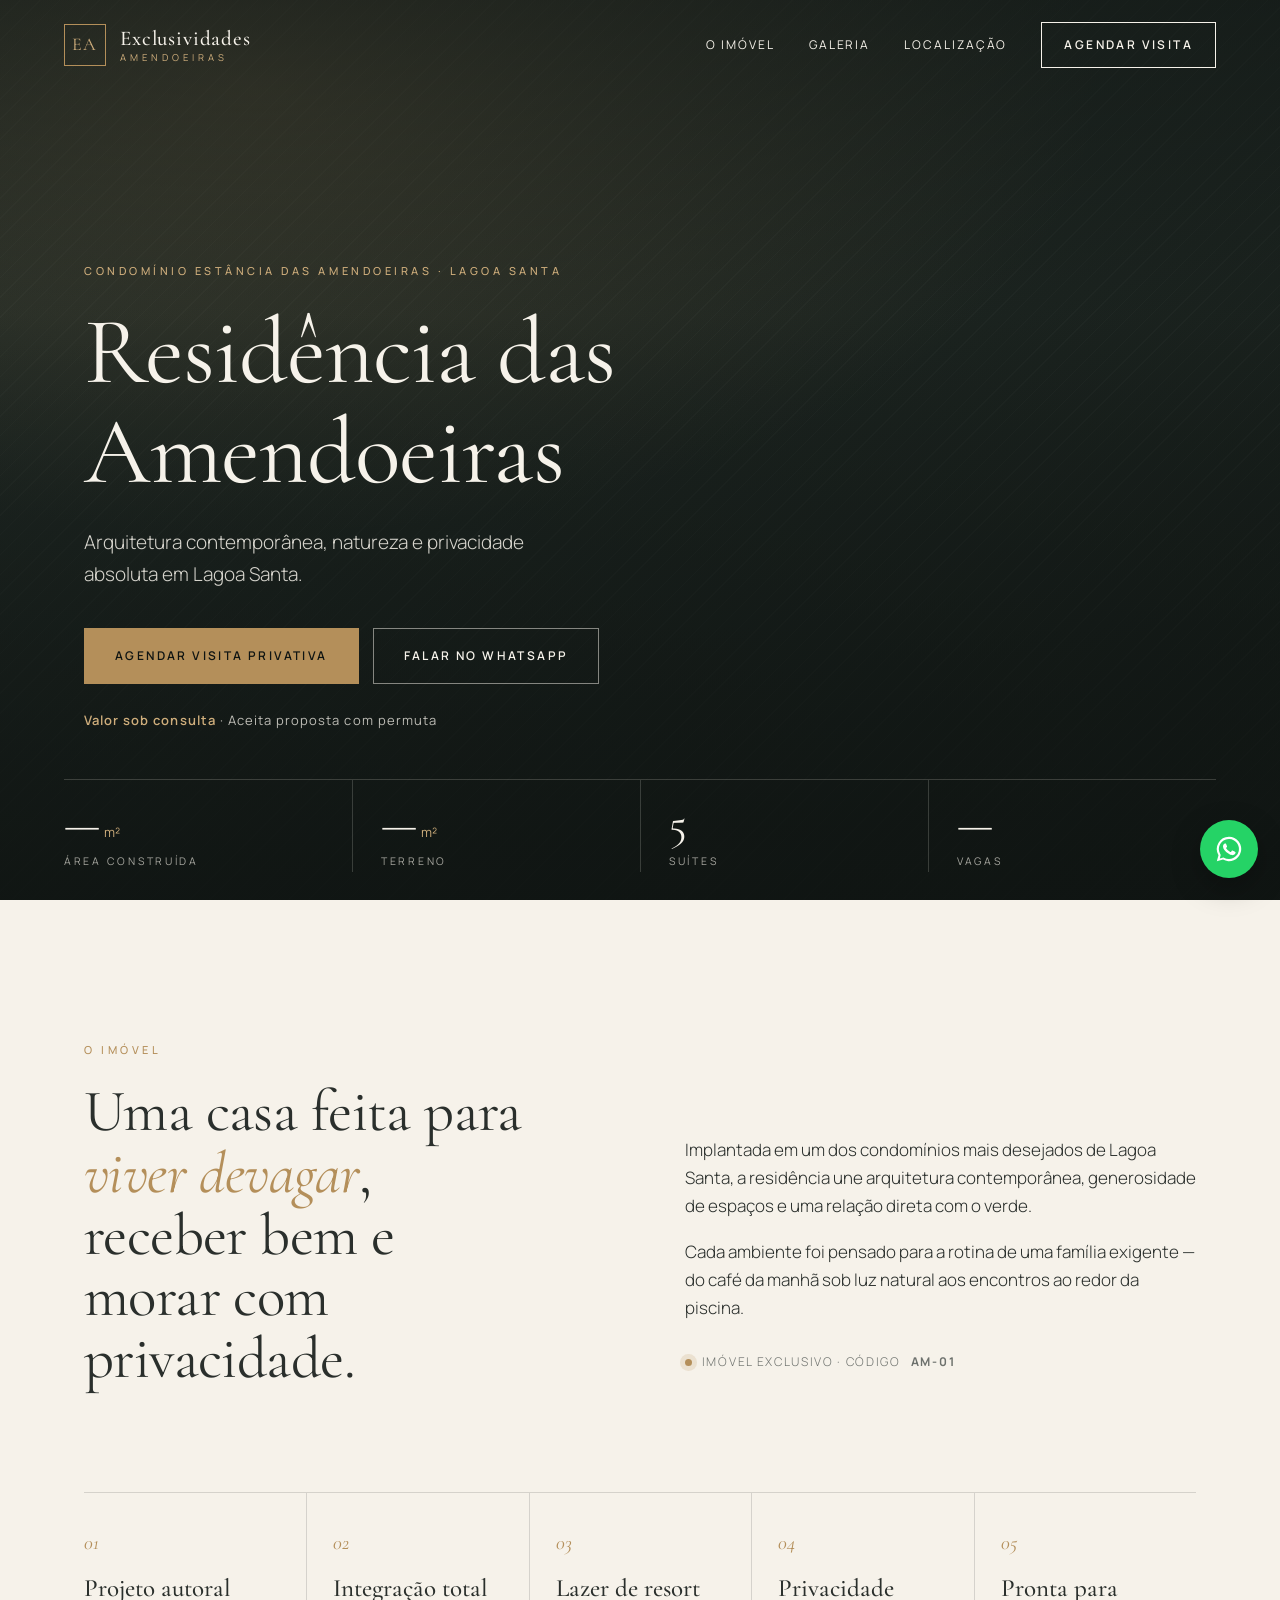
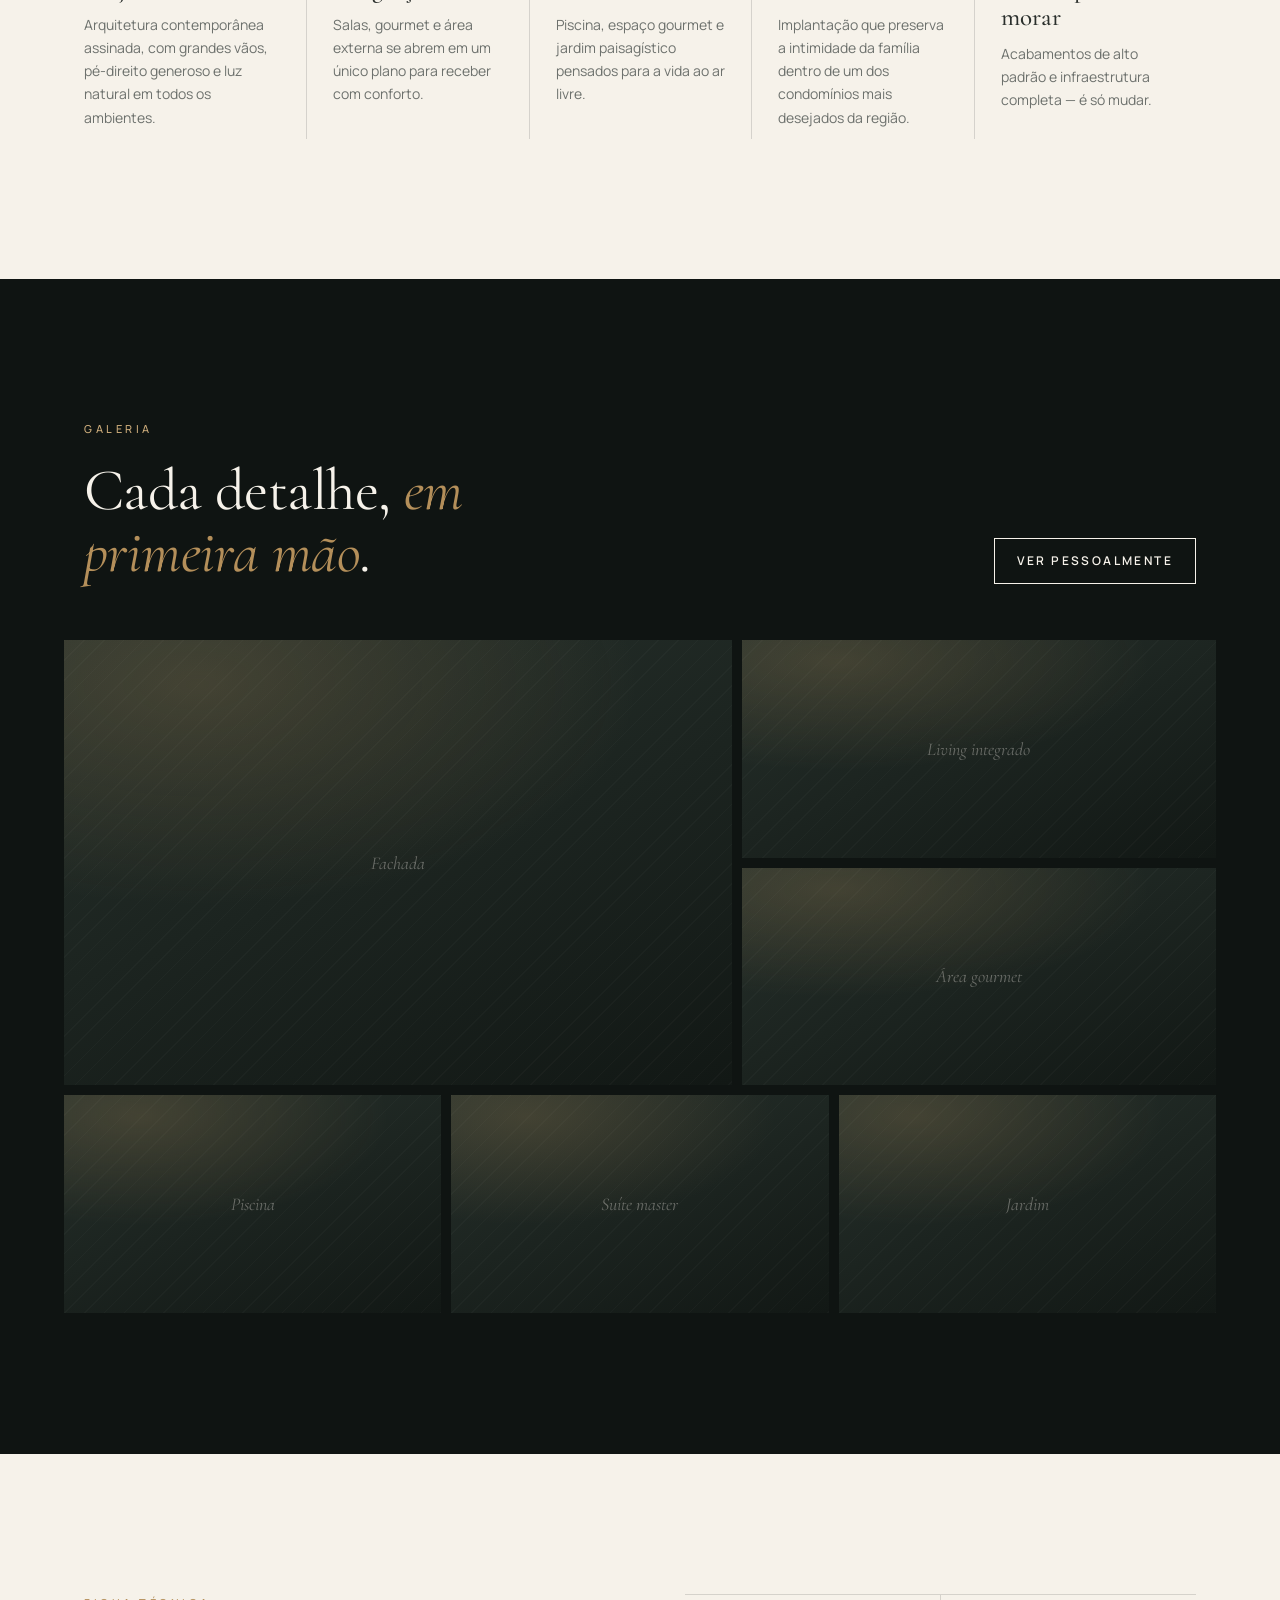
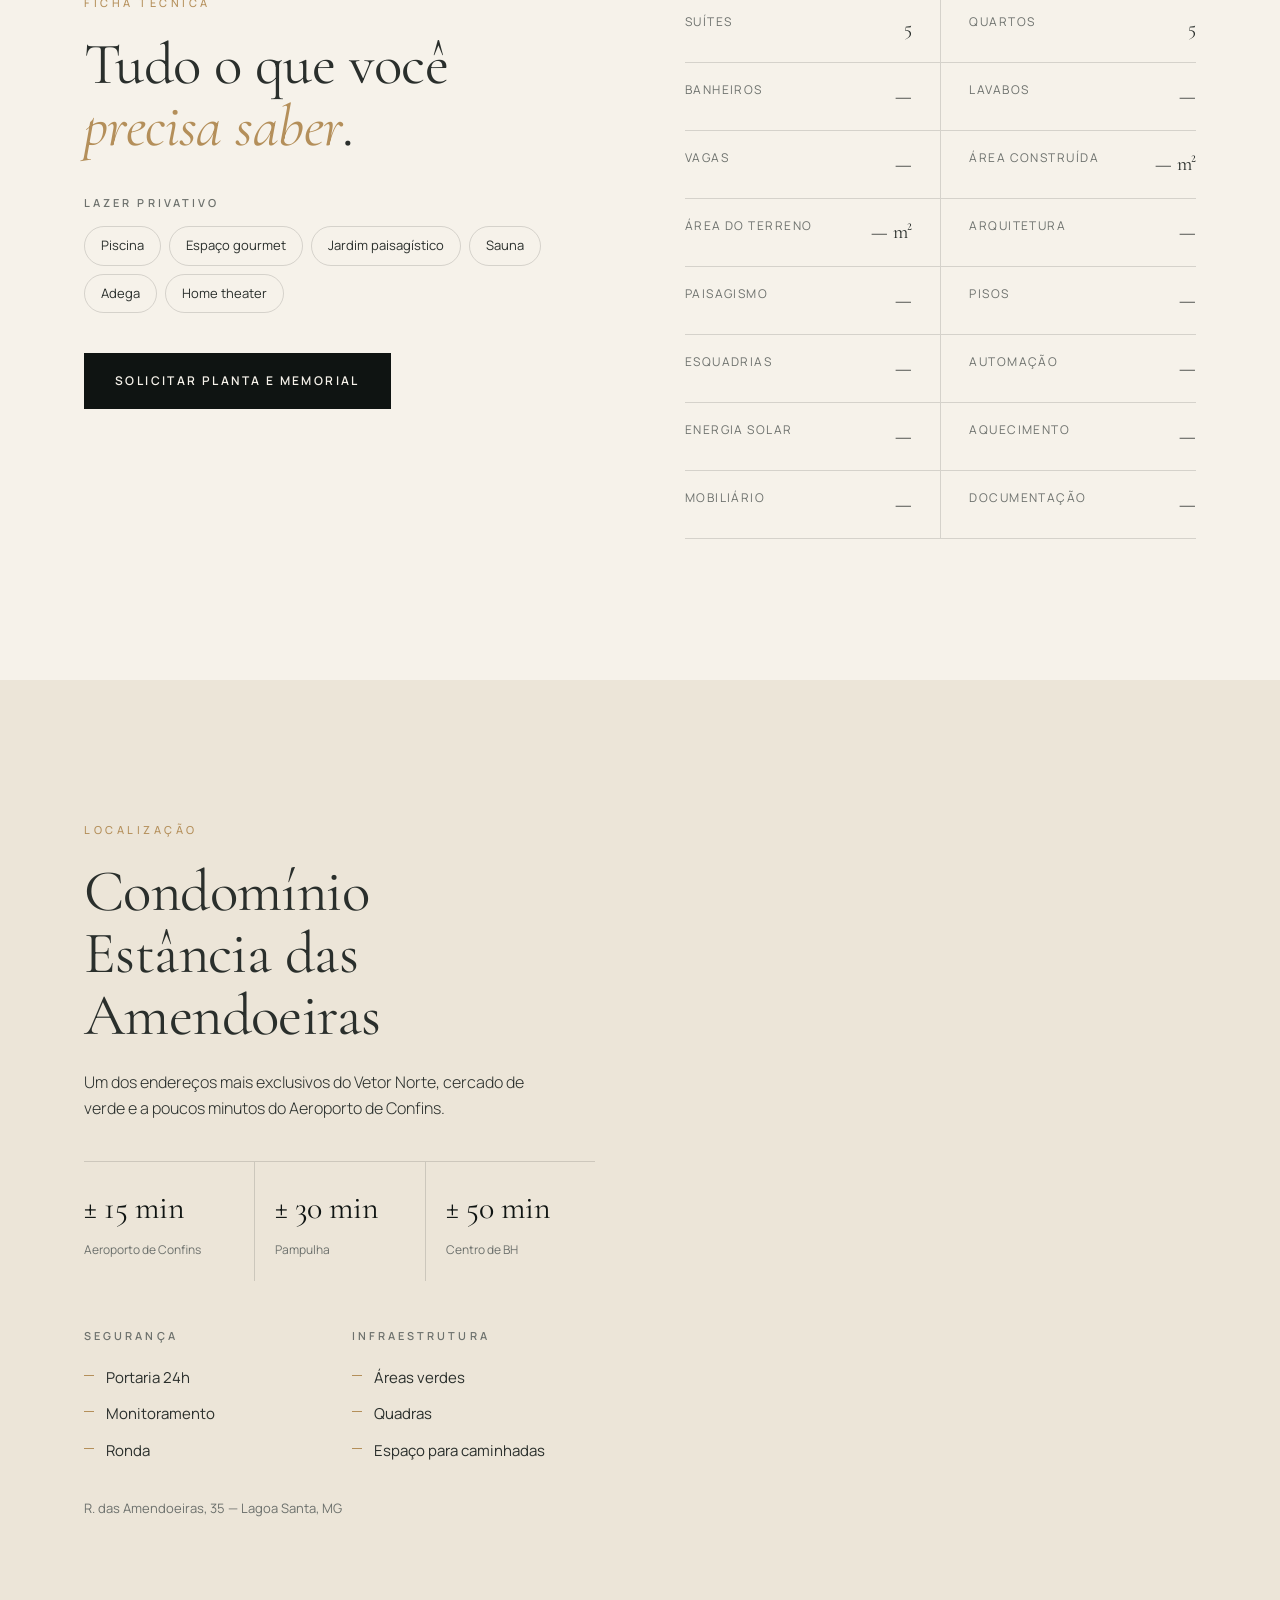
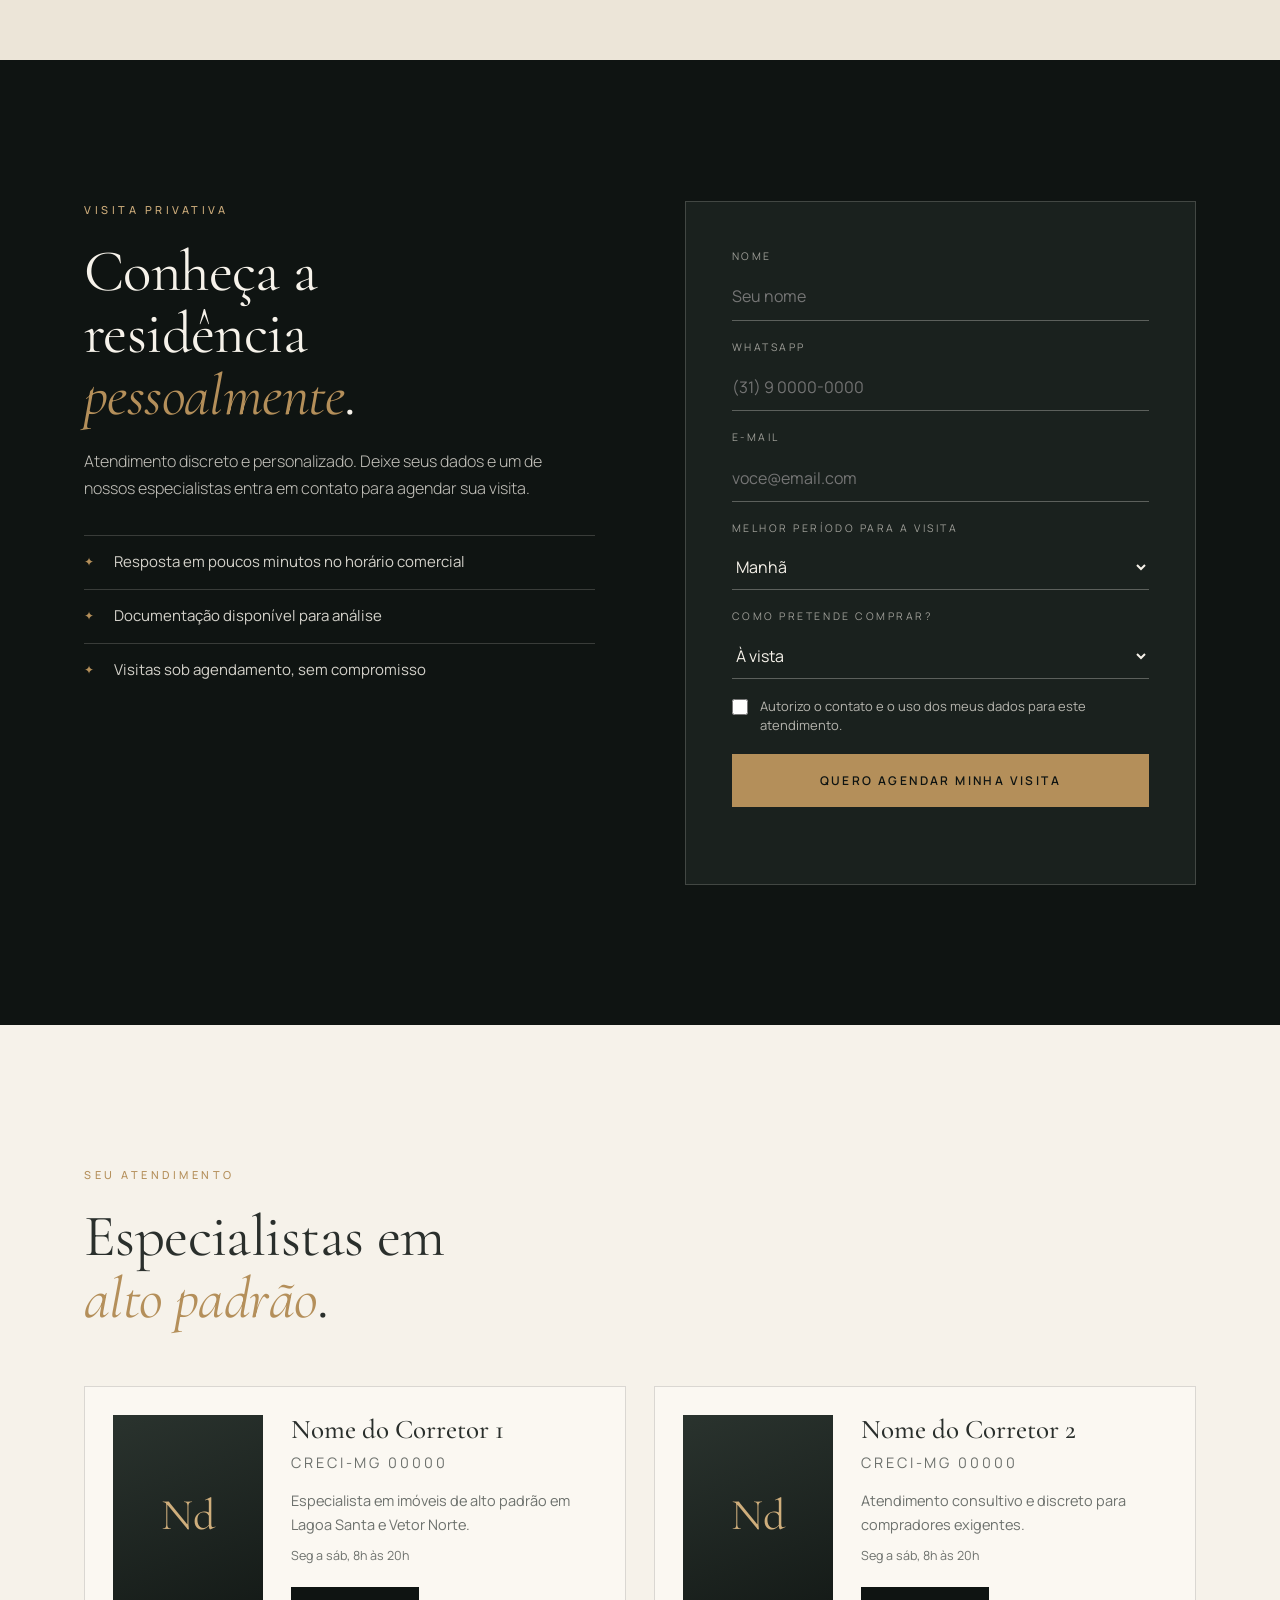
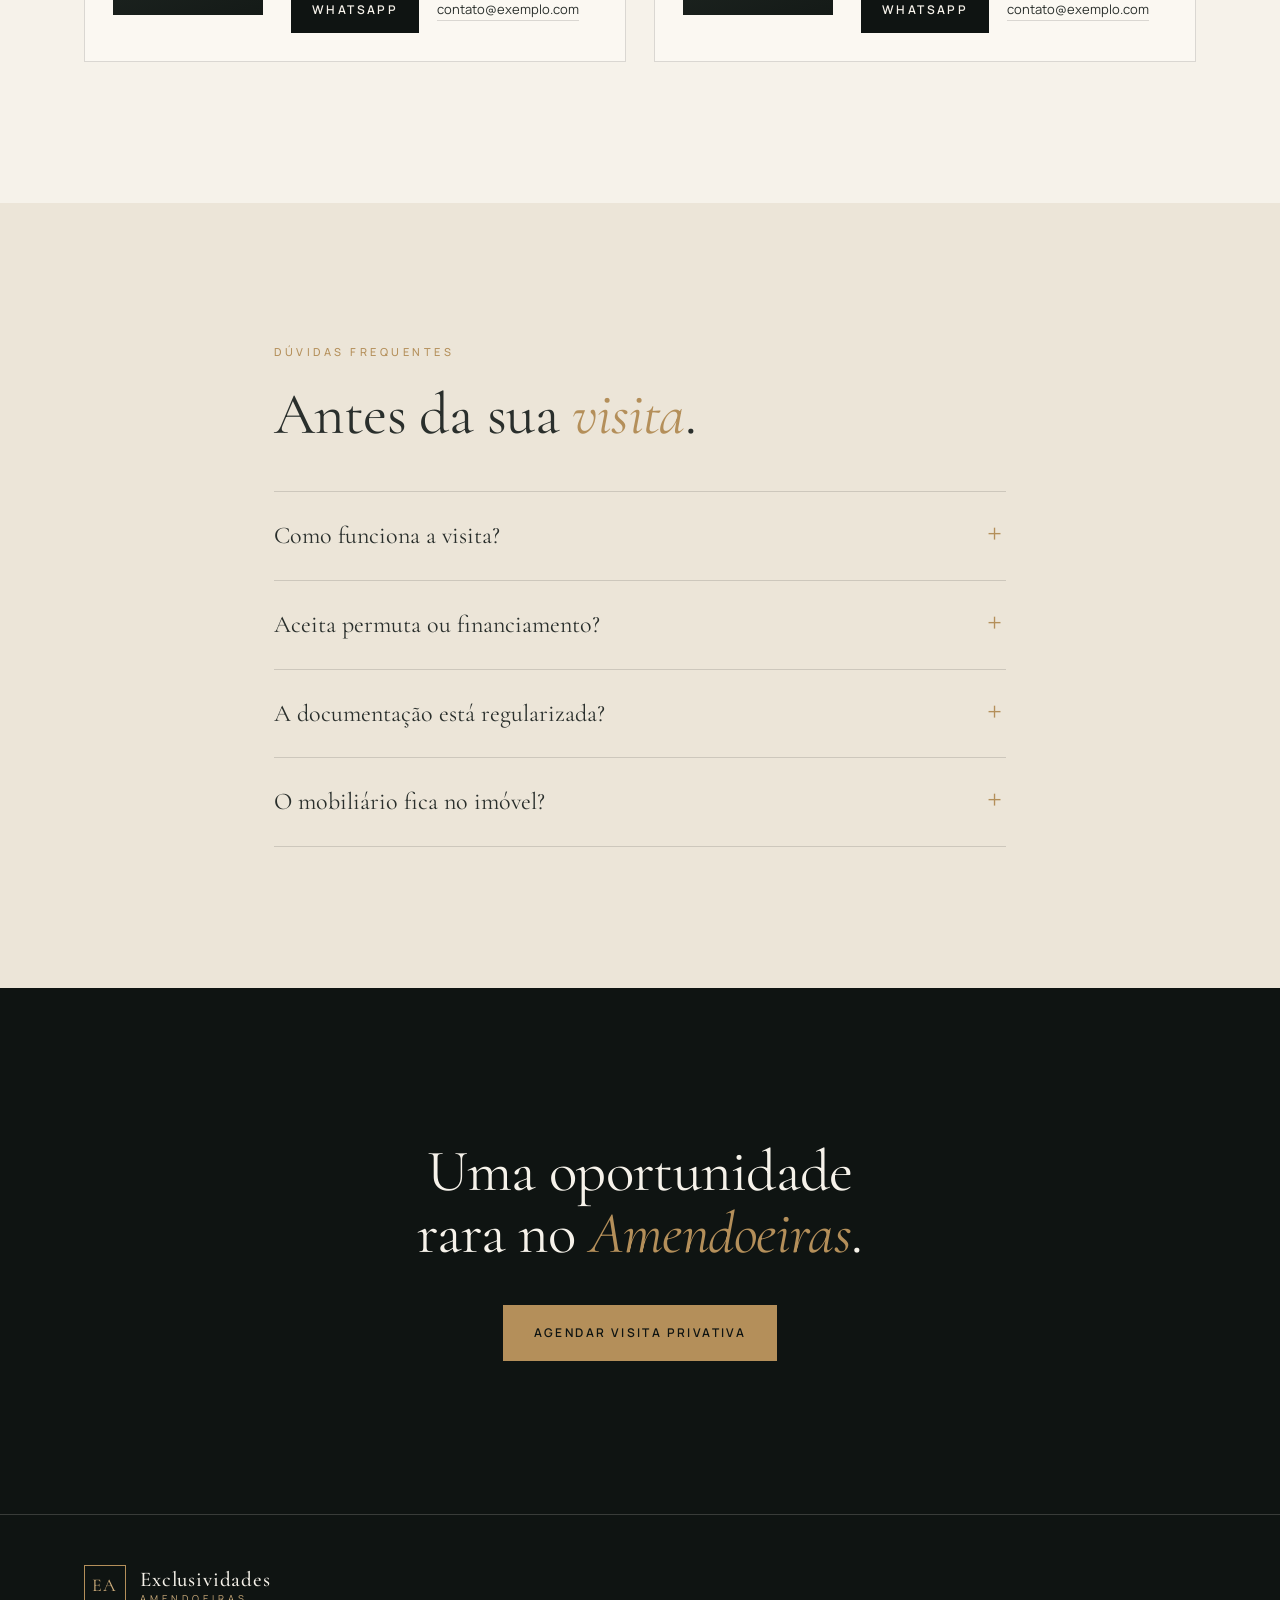
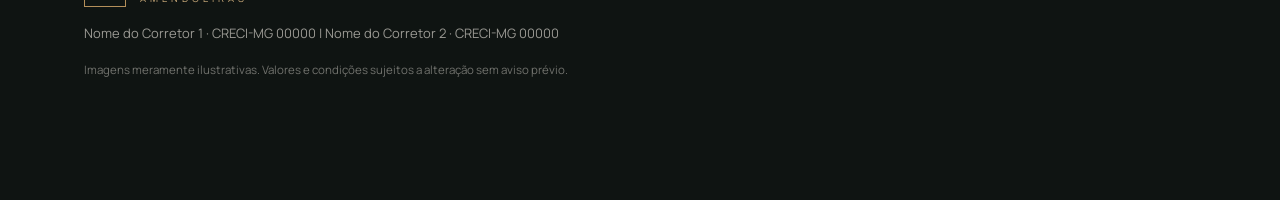
==== index.html @ 0a2bccbf "Landing page alto padrão - Imóvel 01 (Amendoeiras) Co-Authored-By: Claude Opus 5.5 <noreply@anthropi" ====
<!doctype html>
<html lang="pt-BR">
<head>
  <meta charset="utf-8">
  <meta name="viewport" content="width=device-width, initial-scale=1">
  <title>Residência das Amendoeiras · Lagoa Santa</title>
  <meta name="description" content="Casa de alto padrão no Condomínio Estância das Amendoeiras, em Lagoa Santa. Agende uma visita privativa.">
  <meta property="og:title" content="Residência das Amendoeiras · Lagoa Santa">
  <meta property="og:description" content="Alto padrão no Condomínio Estância das Amendoeiras. Visitas privativas sob agendamento.">
  <meta property="og:image" content="assets/fotos/capa.jpg">
  <meta name="theme-color" content="#0f1412">

  <link rel="preconnect" href="https://fonts.googleapis.com">
  <link rel="preconnect" href="https://fonts.gstatic.com" crossorigin>
  <link href="https://fonts.googleapis.com/css2?family=Cormorant+Garamond:ital,wght@0,400;0,500;0,600;1,400&family=Manrope:wght@300;400;500;600&display=swap" rel="stylesheet">
  <link rel="stylesheet" href="assets/css/style.css">

  <!-- ===== RASTREAMENTO (cole os códigos quando tiver) =====
       Meta Pixel: cole o código do Pixel aqui. O formulário já dispara fbq('track','Lead').
       Google Analytics 4 / Google Ads: cole o gtag aqui. O formulário já dispara gtag('event','generate_lead').
  ========================================================= -->
</head>
<body>

  <!-- Cabeçalho -->
  <header class="topbar" id="topbar">
    <a class="brand" href="#inicio" aria-label="Início">
      <span class="brand-mono" data-bind="marca.monograma"></span>
      <span class="brand-text"><strong data-bind="marca.nome"></strong><em data-bind="marca.sufixo"></em></span>
    </a>
    <nav class="nav">
      <a href="#imovel">O imóvel</a>
      <a href="#galeria">Galeria</a>
      <a href="#condominio">Localização</a>
      <a href="#contato" class="btn btn-line">Agendar visita</a>
    </nav>
  </header>

  <!-- Hero -->
  <section class="hero" id="inicio">
    <div class="hero-media" id="heroMedia"></div>
    <div class="hero-shade"></div>
    <div class="hero-inner">
      <p class="eyebrow"><span data-bind="condominio.nome"></span> · Lagoa Santa</p>
      <h1 data-bind="imovel.titulo"></h1>
      <p class="hero-lead" data-bind="imovel.chamada"></p>
      <div class="hero-cta">
        <a href="#contato" class="btn btn-gold">Agendar visita privativa</a>
        <a href="#" class="btn btn-ghost js-wa" data-msg="Olá! Tenho interesse na Residência das Amendoeiras e gostaria de mais informações.">Falar no WhatsApp</a>
      </div>
      <p class="hero-price"><span id="priceLabel"></span></p>
    </div>
    <div class="hero-stats" id="heroStats"></div>
  </section>

  <!-- Manifesto + diferenciais -->
  <section class="section" id="imovel">
    <div class="wrap split">
      <div>
        <p class="eyebrow dark">O imóvel</p>
        <h2>Uma casa feita para <em>viver devagar</em>, receber bem e morar com privacidade.</h2>
      </div>
      <div class="lede">
        <p>Implantada em um dos condomínios mais desejados de Lagoa Santa, a residência une arquitetura contemporânea, generosidade de espaços e uma relação direta com o verde.</p>
        <p>Cada ambiente foi pensado para a rotina de uma família exigente — do café da manhã sob luz natural aos encontros ao redor da piscina.</p>
        <p class="exclusive"><span class="dot"></span> Imóvel exclusivo · Código <strong data-bind="imovel.codigo"></strong></p>
      </div>
    </div>
    <div class="wrap">
      <ol class="diffs" id="diffs"></ol>
    </div>
  </section>

  <!-- Galeria -->
  <section class="section section-dark" id="galeria">
    <div class="wrap head-row">
      <div>
        <p class="eyebrow">Galeria</p>
        <h2>Cada detalhe, <em>em primeira mão</em>.</h2>
      </div>
      <a href="#contato" class="btn btn-line light">Ver pessoalmente</a>
    </div>
    <div class="gallery" id="gallery"></div>
    <div class="wrap video" id="videoWrap" hidden></div>
  </section>

  <!-- Ficha técnica + lazer -->
  <section class="section" id="ficha">
    <div class="wrap split top">
      <div>
        <p class="eyebrow dark">Ficha técnica</p>
        <h2>Tudo o que você <em>precisa saber</em>.</h2>
        <h3 class="mini">Lazer privativo</h3>
        <ul class="chips" id="lazer"></ul>
        <a href="#contato" class="btn btn-dark">Solicitar planta e memorial</a>
      </div>
      <dl class="spec" id="spec"></dl>
    </div>
  </section>

  <!-- Condomínio -->
  <section class="section section-sand" id="condominio">
    <div class="wrap split top">
      <div>
        <p class="eyebrow dark">Localização</p>
        <h2 data-bind="condominio.nome"></h2>
        <p class="lede-sm" data-bind="condominio.textoIntro"></p>
        <div class="dist" id="dist"></div>
        <div class="cols">
          <div><h3 class="mini">Segurança</h3><ul class="ticks" id="seg"></ul></div>
          <div><h3 class="mini">Infraestrutura</h3><ul class="ticks" id="infra"></ul></div>
        </div>
        <p class="addr" data-bind="condominio.endereco"></p>
      </div>
      <div class="map"><iframe id="map" title="Mapa do condomínio" loading="lazy" referrerpolicy="no-referrer-when-downgrade"></iframe></div>
    </div>
  </section>

  <!-- Contato / formulário -->
  <section class="section section-dark contact" id="contato">
    <div class="wrap split top">
      <div>
        <p class="eyebrow">Visita privativa</p>
        <h2>Conheça a residência <em>pessoalmente</em>.</h2>
        <p class="lede-sm light">Atendimento discreto e personalizado. Deixe seus dados e um de nossos especialistas entra em contato para agendar sua visita.</p>
        <ul class="trust">
          <li>Resposta em poucos minutos no horário comercial</li>
          <li>Documentação disponível para análise</li>
          <li>Visitas sob agendamento, sem compromisso</li>
        </ul>
      </div>
      <form class="form" id="leadForm" novalidate>
        <label>Nome<input name="nome" required autocomplete="name" placeholder="Seu nome"></label>
        <label>WhatsApp<input name="telefone" required inputmode="tel" autocomplete="tel" placeholder="(31) 9 0000-0000"></label>
        <label>E-mail<input name="email" type="email" autocomplete="email" placeholder="voce@email.com"></label>
        <label>Melhor período para a visita
          <select name="periodo">
            <option>Manhã</option><option>Tarde</option><option>Fim de semana</option><option>A combinar</option>
          </select>
        </label>
        <label>Como pretende comprar?
          <select name="pagamento">
            <option>À vista</option><option>Com permuta</option><option>Com financiamento</option><option>Ainda avaliando</option>
          </select>
        </label>
        <label class="check"><input type="checkbox" name="lgpd" required> Autorizo o contato e o uso dos meus dados para este atendimento.</label>
        <button class="btn btn-gold full" type="submit">Quero agendar minha visita</button>
        <p class="form-msg" id="formMsg" role="status"></p>
      </form>
    </div>
  </section>

  <!-- Corretores -->
  <section class="section" id="corretores">
    <div class="wrap">
      <p class="eyebrow dark">Seu atendimento</p>
      <h2>Especialistas em <em>alto padrão</em>.</h2>
      <div class="agents" id="agents"></div>
    </div>
  </section>

  <!-- FAQ -->
  <section class="section section-sand" id="faq">
    <div class="wrap narrow">
      <p class="eyebrow dark">Dúvidas frequentes</p>
      <h2>Antes da sua <em>visita</em>.</h2>
      <div class="faq" id="faqList"></div>
    </div>
  </section>

  <!-- CTA final -->
  <section class="final">
    <div class="wrap">
      <h2>Uma oportunidade rara no <em>Amendoeiras</em>.</h2>
      <a href="#contato" class="btn btn-gold">Agendar visita privativa</a>
    </div>
  </section>

  <footer class="footer">
    <div class="wrap foot">
      <div class="brand light">
        <span class="brand-mono" data-bind="marca.monograma"></span>
        <span class="brand-text"><strong data-bind="marca.nome"></strong><em data-bind="marca.sufixo"></em></span>
      </div>
      <p id="footCreci"></p>
      <p class="small">Imagens meramente ilustrativas. Valores e condições sujeitos a alteração sem aviso prévio.</p>
    </div>
  </footer>

  <!-- WhatsApp flutuante + barra mobile -->
  <a href="#" class="wa-float js-wa" aria-label="Falar no WhatsApp" data-msg="Olá! Tenho interesse na Residência das Amendoeiras.">
    <svg viewBox="0 0 32 32" aria-hidden="true"><path fill="currentColor" d="M16 3a13 13 0 0 0-11.2 19.6L3 29l6.6-1.7A13 13 0 1 0 16 3zm0 23.7a10.7 10.7 0 0 1-5.5-1.5l-.4-.2-3.9 1 1-3.8-.3-.4A10.7 10.7 0 1 1 16 26.7zm5.9-8c-.3-.2-1.9-.9-2.2-1s-.5-.2-.7.2-.8 1-1 1.2-.4.2-.7 0a8.8 8.8 0 0 1-4.4-3.8c-.3-.6.3-.5 1-1.7.1-.2 0-.4 0-.5l-1-2.4c-.3-.6-.5-.5-.7-.5h-.6a1.2 1.2 0 0 0-.9.4 3.7 3.7 0 0 0-1.1 2.7 6.4 6.4 0 0 0 1.3 3.4 14.7 14.7 0 0 0 5.6 5c2.1.9 2.9 1 4 .8a3.4 3.4 0 0 0 2.2-1.6 2.8 2.8 0 0 0 .2-1.6c0-.2-.3-.3-.6-.4z"/></svg>
  </a>
  <div class="mobile-bar">
    <a href="#contato" class="btn btn-gold">Agendar visita</a>
    <a href="#" class="btn btn-ghost js-wa" data-msg="Olá! Tenho interesse na Residência das Amendoeiras.">WhatsApp</a>
  </div>

  <!-- Lightbox -->
  <div class="lightbox" id="lightbox" hidden>
    <button class="lb-close" aria-label="Fechar">×</button>
    <button class="lb-nav prev" aria-label="Anterior">‹</button>
    <figure><div class="lb-img" id="lbImg"></div><figcaption id="lbCap"></figcaption></figure>
    <button class="lb-nav next" aria-label="Próxima">›</button>
  </div>

  <script src="assets/js/config.js"></script>
  <script src="assets/js/main.js"></script>
</body>
</html>
---- assets/css/style.css ----
/* Identidade provisória — verde-noite, marfim e bronze champanhe */
:root {
  --ink: #0f1412;
  --ink-2: #1a211e;
  --ivory: #f6f2ea;
  --sand: #ece5d8;
  --gold: #b48f5a;
  --gold-2: #cfae7c;
  --text: #2a2f2c;
  --muted: #6d716d;
  --line: rgba(15, 20, 18, .14);
  --line-l: rgba(246, 242, 234, .18);
  --serif: "Cormorant Garamond", Georgia, serif;
  --sans: "Manrope", system-ui, -apple-system, sans-serif;
  --pad: clamp(16px, 5vw, 72px);
}

* { box-sizing: border-box; margin: 0; padding: 0; }
html { scroll-behavior: smooth; }
body { font-family: var(--sans); font-weight: 400; color: var(--text); background: var(--ivory); line-height: 1.65; -webkit-font-smoothing: antialiased; overflow-x: hidden; }
img { display: block; max-width: 100%; }
a { color: inherit; text-decoration: none; }
em { font-style: italic; color: var(--gold); }

h1, h2 { font-family: var(--serif); font-weight: 400; line-height: 1.05; letter-spacing: -.01em; }
h1 { font-size: clamp(44px, 7.4vw, 104px); }
h2 { font-size: clamp(34px, 4.6vw, 62px); max-width: 16ch; }
h3 { font-weight: 500; }

.wrap { max-width: 1240px; margin: 0 auto; padding: 0 var(--pad); }
.wrap.narrow { max-width: 860px; }
.section { padding: clamp(80px, 11vw, 150px) 0; }
.section-dark { background: var(--ink); color: var(--ivory); }
.section-sand { background: var(--sand); }

.eyebrow { font-size: 11px; letter-spacing: .32em; text-transform: uppercase; color: var(--gold-2); margin-bottom: 22px; font-weight: 500; }
.eyebrow.dark { color: var(--gold); }
.mini { font-size: 11px; letter-spacing: .28em; text-transform: uppercase; color: var(--muted); margin: 36px 0 14px; font-weight: 600; }

.split { display: grid; grid-template-columns: 1fr 1fr; gap: clamp(40px, 7vw, 110px); align-items: end; }
.split.top { align-items: start; }

/* Botões */
.btn { display: inline-flex; align-items: center; justify-content: center; gap: 10px; padding: 17px 30px; font-size: 12px; letter-spacing: .2em; text-transform: uppercase; font-weight: 600; border: 1px solid transparent; transition: all .35s ease; cursor: pointer; font-family: var(--sans); }
.btn-gold { background: var(--gold); color: var(--ink); }
.btn-gold:hover { background: var(--gold-2); }
.btn-ghost { border-color: rgba(246, 242, 234, .5); color: var(--ivory); }
.btn-ghost:hover { background: var(--ivory); color: var(--ink); }
.btn-line { border-color: currentColor; padding: 12px 22px; }
.btn-line.light { color: var(--ivory); }
.btn-dark { background: var(--ink); color: var(--ivory); margin-top: 40px; }
.btn-dark:hover { background: var(--gold); color: var(--ink); }
.btn.sm { padding: 12px 20px; margin-top: 0; }
.btn.full { width: 100%; }

/* Marca */
.brand { display: flex; align-items: center; gap: 14px; color: var(--ivory); }
.brand-mono { width: 42px; height: 42px; border: 1px solid var(--gold); display: grid; place-items: center; font-family: var(--serif); font-size: 18px; letter-spacing: .08em; color: var(--gold-2); }
.brand-text { display: flex; flex-direction: column; line-height: 1.1; }
.brand-text strong { font-family: var(--serif); font-weight: 500; font-size: 21px; letter-spacing: .04em; }
.brand-text em { font-style: normal; color: var(--gold-2); font-size: 9.5px; letter-spacing: .42em; text-transform: uppercase; margin-top: 3px; }

/* Topo */
.topbar { position: fixed; inset: 0 0 auto; z-index: 40; display: flex; align-items: center; justify-content: space-between; padding: 22px var(--pad); transition: all .4s ease; }
.topbar.solid { background: rgba(15, 20, 18, .92); backdrop-filter: blur(10px); padding-top: 14px; padding-bottom: 14px; }
.nav { display: flex; align-items: center; gap: 34px; color: var(--ivory); font-size: 12px; letter-spacing: .16em; text-transform: uppercase; }
.nav a:not(.btn):hover { color: var(--gold-2); }

/* Espaço reservado para fotos */
.ph { position: relative; width: 100%; height: 100%; overflow: hidden;
  background:
    radial-gradient(120% 90% at 20% 10%, rgba(180, 143, 90, .22), transparent 55%),
    repeating-linear-gradient(135deg, rgba(255,255,255,.025) 0 1px, transparent 1px 14px),
    linear-gradient(160deg, #26302b, #121815); }
.ph::after { content: attr(data-label); position: absolute; left: 50%; top: 50%; transform: translate(-50%, -50%); font-family: var(--serif); font-style: italic; font-size: 22px; color: rgba(246, 242, 234, .35); white-space: nowrap; }
.ph img { position: absolute; inset: 0; width: 100%; height: 100%; object-fit: cover; z-index: 1; transition: transform 1.2s ease; }

/* Hero */
.hero { position: relative; min-height: 100svh; display: flex; flex-direction: column; justify-content: flex-end; color: var(--ivory); overflow: hidden; }
.hero-media { position: absolute; inset: 0; }
.hero-media .ph img { animation: kb 18s ease-out forwards; }
@keyframes kb { from { transform: scale(1.08); } to { transform: scale(1); } }
.hero-shade { position: absolute; inset: 0; background: linear-gradient(180deg, rgba(15,20,18,.55) 0%, rgba(15,20,18,.1) 35%, rgba(15,20,18,.85) 100%); }
.hero-inner { position: relative; z-index: 2; padding: 140px var(--pad) 48px; max-width: 1240px; width: 100%; margin: 0 auto; }
.hero h1 { max-width: 12ch; }
.hero-lead { font-size: clamp(16px, 1.5vw, 19px); font-weight: 300; max-width: 46ch; margin: 26px 0 38px; color: rgba(246, 242, 234, .86); }
.hero-cta { display: flex; flex-wrap: wrap; gap: 14px; }
.hero-price { margin-top: 26px; font-size: 13px; letter-spacing: .08em; color: rgba(246, 242, 234, .75); }
.hero-price strong { color: var(--gold-2); font-weight: 600; }
.hero-stats { position: relative; z-index: 2; display: grid; grid-template-columns: repeat(4, 1fr); border-top: 1px solid var(--line-l); max-width: 1240px; width: calc(100% - 2 * var(--pad)); margin: 0 auto 28px; }
.hero-stats div { padding: 22px 0 0; }
.hero-stats div + div { padding-left: 28px; border-left: 1px solid var(--line-l); }
.hero-stats b { display: block; font-family: var(--serif); font-weight: 400; font-size: clamp(30px, 3.4vw, 46px); line-height: 1; }
.hero-stats small { font-family: var(--sans); font-size: 13px; margin-left: 4px; color: var(--gold-2); }
.hero-stats span { font-size: 10.5px; letter-spacing: .26em; text-transform: uppercase; color: rgba(246, 242, 234, .65); }

/* Manifesto */
.lede p { font-size: 17px; font-weight: 300; color: var(--text); margin-bottom: 18px; max-width: 52ch; }
.lede-sm { font-size: 16px; font-weight: 300; margin: 22px 0 8px; max-width: 46ch; }
.lede-sm.light { color: rgba(246, 242, 234, .78); }
.exclusive { display: flex; align-items: center; gap: 10px; font-size: 12px !important; letter-spacing: .14em; text-transform: uppercase; color: var(--muted) !important; margin-top: 30px; }
.dot { width: 7px; height: 7px; border-radius: 50%; background: var(--gold); box-shadow: 0 0 0 5px rgba(180, 143, 90, .18); }

.diffs { list-style: none; display: grid; grid-template-columns: repeat(5, 1fr); margin-top: clamp(60px, 8vw, 110px); border-top: 1px solid var(--line); }
.diffs li { padding: 34px 26px 10px 0; }
.diffs li + li { padding-left: 26px; border-left: 1px solid var(--line); }
.diffs .num { font-family: var(--serif); font-style: italic; color: var(--gold); font-size: 20px; }
.diffs h3 { font-family: var(--serif); font-weight: 500; font-size: 25px; margin: 14px 0 10px; line-height: 1.15; }
.diffs p { font-size: 14px; color: var(--muted); }

/* Galeria */
.head-row { display: flex; justify-content: space-between; align-items: end; gap: 30px; margin-bottom: 56px; }
.gallery { display: grid; grid-template-columns: repeat(12, 1fr); grid-auto-rows: clamp(140px, 17vw, 250px); gap: 10px; padding: 0 var(--pad); max-width: 1440px; margin: 0 auto; }
.g-item { position: relative; border: 0; padding: 0; cursor: zoom-in; overflow: hidden; background: none; color: var(--ivory); }
.g-item:hover img { transform: scale(1.05); }
.g0 { grid-column: span 7; grid-row: span 2; }
.g1 { grid-column: span 5; }
.g2 { grid-column: span 5; }
.g3 { grid-column: span 4; }
.g4 { grid-column: span 4; }
.g5 { grid-column: span 4; }
.cap { position: absolute; left: 18px; bottom: 14px; z-index: 2; font-size: 10.5px; letter-spacing: .24em; text-transform: uppercase; opacity: 0; transform: translateY(6px); transition: all .4s; }
.g-item:hover .cap { opacity: 1; transform: none; }
.g-item .ph::after { font-size: 18px; }
.video { margin-top: 60px; }
.ratio { position: relative; aspect-ratio: 16/9; }
.ratio iframe { position: absolute; inset: 0; width: 100%; height: 100%; border: 0; }

/* Ficha */
.spec { display: grid; grid-template-columns: 1fr 1fr; border-top: 1px solid var(--line); }
.spec div { display: flex; justify-content: space-between; gap: 16px; padding: 17px 0; border-bottom: 1px solid var(--line); }
.spec div:nth-child(odd) { padding-right: 28px; }
.spec div:nth-child(even) { padding-left: 28px; border-left: 1px solid var(--line); }
.spec dt { font-size: 12px; letter-spacing: .12em; text-transform: uppercase; color: var(--muted); }
.spec dd { font-family: var(--serif); font-size: 20px; text-align: right; }
.chips { list-style: none; display: flex; flex-wrap: wrap; gap: 8px; }
.chips li { border: 1px solid var(--line); padding: 8px 16px; font-size: 13px; border-radius: 40px; }

/* Condomínio */
.dist { display: grid; grid-template-columns: repeat(3, 1fr); margin: 40px 0 10px; border-top: 1px solid var(--line); }
.dist div { padding: 20px 0; }
.dist div + div { padding-left: 20px; border-left: 1px solid var(--line); }
.dist b { display: block; font-family: var(--serif); font-weight: 400; font-size: 32px; color: var(--ink); }
.dist span { font-size: 12px; color: var(--muted); }
.cols { display: grid; grid-template-columns: 1fr 1fr; gap: 24px; }
.ticks { list-style: none; }
.ticks li { padding: 6px 0 6px 22px; position: relative; font-size: 15px; }
.ticks li::before { content: ""; position: absolute; left: 0; top: 15px; width: 10px; height: 1px; background: var(--gold); }
.addr { margin-top: 28px; font-size: 13px; color: var(--muted); }
.map { height: 100%; min-height: 460px; filter: grayscale(.85) contrast(1.05); }
.map iframe { width: 100%; height: 100%; min-height: 460px; border: 0; }

/* Formulário */
.trust { list-style: none; margin-top: 34px; }
.trust li { padding: 14px 0 14px 30px; border-top: 1px solid var(--line-l); position: relative; font-size: 15px; color: rgba(246, 242, 234, .85); }
.trust li::before { content: "✦"; position: absolute; left: 0; color: var(--gold); font-size: 12px; top: 16px; }
.form { background: var(--ink-2); border: 1px solid var(--line-l); padding: clamp(26px, 4vw, 46px); display: grid; gap: 18px; }
.form label { display: grid; gap: 8px; font-size: 10.5px; letter-spacing: .24em; text-transform: uppercase; color: rgba(246, 242, 234, .6); }
.form input, .form select { font: inherit; font-size: 16px; letter-spacing: 0; text-transform: none; color: var(--ivory); background: transparent; border: 0; border-bottom: 1px solid rgba(246, 242, 234, .3); padding: 10px 0; outline: none; border-radius: 0; }
.form select option { color: var(--ink); }
.form input:focus, .form select:focus { border-color: var(--gold); }
.form .check { display: flex; gap: 12px; align-items: flex-start; text-transform: none; letter-spacing: 0; font-size: 13px; line-height: 1.5; color: rgba(246, 242, 234, .7); }
.form .check input { width: 16px; height: 16px; margin-top: 2px; accent-color: var(--gold); flex: none; }
.form-msg { font-size: 13px; color: var(--gold-2); min-height: 1em; }

/* Corretores */
.agents { display: grid; grid-template-columns: 1fr 1fr; gap: 28px; margin-top: 56px; }
.agent { display: grid; grid-template-columns: 150px 1fr; gap: 28px; padding: 28px; border: 1px solid var(--line); background: #fbf8f2; }
.agent-photo { position: relative; aspect-ratio: 3/4; background: linear-gradient(160deg, #2a332e, #141a17); overflow: hidden; }
.agent-photo::after { content: attr(data-ini); position: absolute; inset: 0; display: grid; place-items: center; font-family: var(--serif); font-size: 44px; color: var(--gold-2); }
.agent-photo img { position: absolute; inset: 0; width: 100%; height: 100%; object-fit: cover; z-index: 1; }
.agent h3 { font-family: var(--serif); font-size: 27px; line-height: 1.1; }
.creci { font-size: 11px; letter-spacing: .2em; text-transform: uppercase; color: var(--gold); margin: 6px 0 14px; }
.agent p { font-size: 14.5px; color: var(--muted); }
.hours { margin-top: 10px; font-size: 12.5px !important; }
.agent-cta { display: flex; align-items: center; gap: 18px; flex-wrap: wrap; margin-top: 20px; }
.link { font-size: 13px; border-bottom: 1px solid var(--line); }

/* FAQ */
.faq { margin-top: 46px; border-top: 1px solid var(--line); }
.faq details { border-bottom: 1px solid var(--line); }
.faq summary { list-style: none; cursor: pointer; padding: 24px 40px 24px 0; font-family: var(--serif); font-size: 24px; position: relative; }
.faq summary::-webkit-details-marker { display: none; }
.faq summary::after { content: "+"; position: absolute; right: 4px; top: 20px; font-family: var(--sans); font-weight: 300; font-size: 26px; color: var(--gold); transition: transform .3s; }
.faq details[open] summary::after { transform: rotate(45deg); }
.faq p { padding: 0 0 26px; max-width: 62ch; color: var(--muted); }

/* CTA final + rodapé */
.final { background: var(--ink); color: var(--ivory); text-align: center; padding: clamp(90px, 12vw, 160px) 0; border-bottom: 1px solid var(--line-l); }
.final h2 { margin: 0 auto 40px; max-width: 18ch; }
.footer { background: var(--ink); color: rgba(246, 242, 234, .6); padding: 50px 0 120px; font-size: 13px; }
.foot { display: grid; gap: 16px; justify-items: start; }
.small { font-size: 11.5px; opacity: .7; }

/* WhatsApp flutuante e barra mobile */
.wa-float { position: fixed; right: 22px; bottom: 22px; z-index: 50; width: 58px; height: 58px; border-radius: 50%; background: #25d366; color: #fff; display: grid; place-items: center; box-shadow: 0 10px 30px rgba(0, 0, 0, .25); transition: transform .3s; }
.wa-float:hover { transform: scale(1.07); }
.wa-float svg { width: 30px; height: 30px; }
.mobile-bar { display: none; }

/* Lightbox */
.lightbox { position: fixed; inset: 0; z-index: 100; background: rgba(10, 13, 12, .96); display: flex; align-items: center; justify-content: center; }
.lightbox[hidden] { display: none; }
.lightbox figure { width: min(1200px, 86vw); }
.lb-img { aspect-ratio: 3/2; max-height: 80vh; }
.lb-img .ph img { object-fit: contain; background: #0a0d0c; }
.lightbox figcaption { color: var(--ivory); text-align: center; margin-top: 16px; font-size: 11px; letter-spacing: .24em; text-transform: uppercase; }
.lb-close, .lb-nav { position: absolute; background: none; border: 0; color: var(--ivory); font-size: 44px; cursor: pointer; font-weight: 200; padding: 10px 18px; }
.lb-close { top: 14px; right: 18px; }
.prev { left: 10px; } .next { right: 10px; }

/* Animação de entrada */
.rv { opacity: 0; transform: translateY(24px); transition: opacity 1s ease, transform 1s ease; }
.rv.in { opacity: 1; transform: none; }
@media (prefers-reduced-motion: reduce) { .rv { opacity: 1; transform: none; } .hero-media .ph img { animation: none; } html { scroll-behavior: auto; } }

/* Responsivo */
@media (max-width: 1080px) {
  .diffs { grid-template-columns: 1fr 1fr; }
  .diffs li, .diffs li + li { padding: 28px 22px 24px 0; border-left: 0; border-bottom: 1px solid var(--line); }
  .agents { grid-template-columns: 1fr; }
}
@media (max-width: 820px) {
  .nav a:not(.btn) { display: none; }
  .split, .cols { grid-template-columns: 1fr; }
  .hero-stats { grid-template-columns: 1fr 1fr; }
  .hero-stats div:nth-child(3) { border-left: 0; padding-left: 0; }
  .hero-stats div { padding-bottom: 16px; }
  .gallery { grid-template-columns: 1fr 1fr; grid-auto-rows: 42vw; padding: 0 16px; }
  .gallery .g-item { grid-column: span 1; grid-row: span 1; }
  .gallery .g0 { grid-column: span 2; }
  .cap { opacity: 1; transform: none; }
  .head-row { flex-direction: column; align-items: start; }
  .spec { grid-template-columns: 1fr; }
  .spec div:nth-child(n) { padding-left: 0; padding-right: 0; border-left: 0; }
  .map, .map iframe { min-height: 320px; }
  .agent { grid-template-columns: 96px 1fr; gap: 18px; padding: 20px; }
  .wa-float { display: none; }
  .mobile-bar { display: grid; grid-template-columns: 1.4fr 1fr; gap: 8px; position: fixed; inset: auto 0 0; z-index: 50; padding: 10px 12px calc(10px + env(safe-area-inset-bottom)); background: rgba(15, 20, 18, .96); backdrop-filter: blur(8px); }
  .mobile-bar .btn { padding: 15px 10px; font-size: 11px; }
}
@media (max-width: 520px) {
  .brand-text strong { font-size: 18px; }
  .brand-mono { width: 36px; height: 36px; font-size: 15px; }
  .topbar .btn-line { padding: 10px 14px; font-size: 10px; letter-spacing: .14em; }
  .diffs { grid-template-columns: 1fr; }
  .dist { grid-template-columns: 1fr; }
  .dist div + div { padding-left: 0; border-left: 0; border-top: 1px solid var(--line); }
  .hero-cta .btn { flex: 1 1 100%; }
  .faq summary { font-size: 20px; }
}
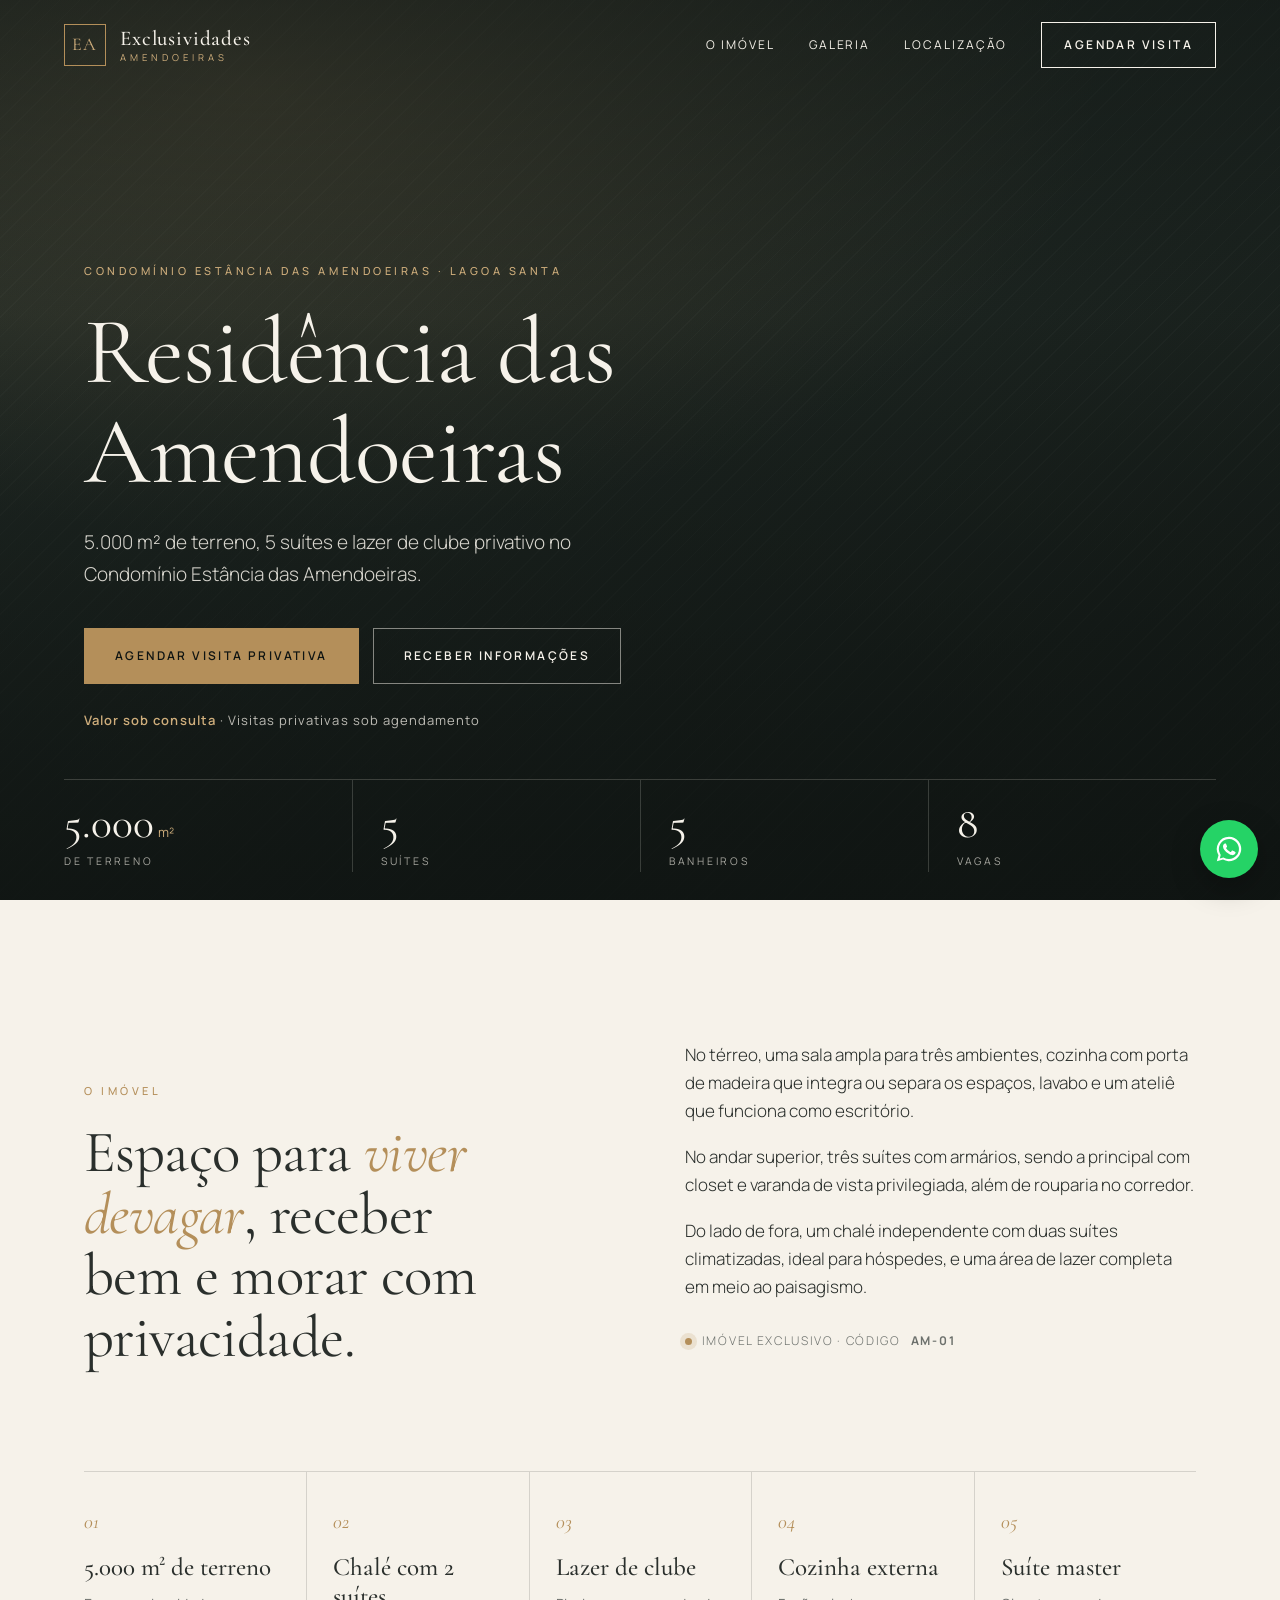
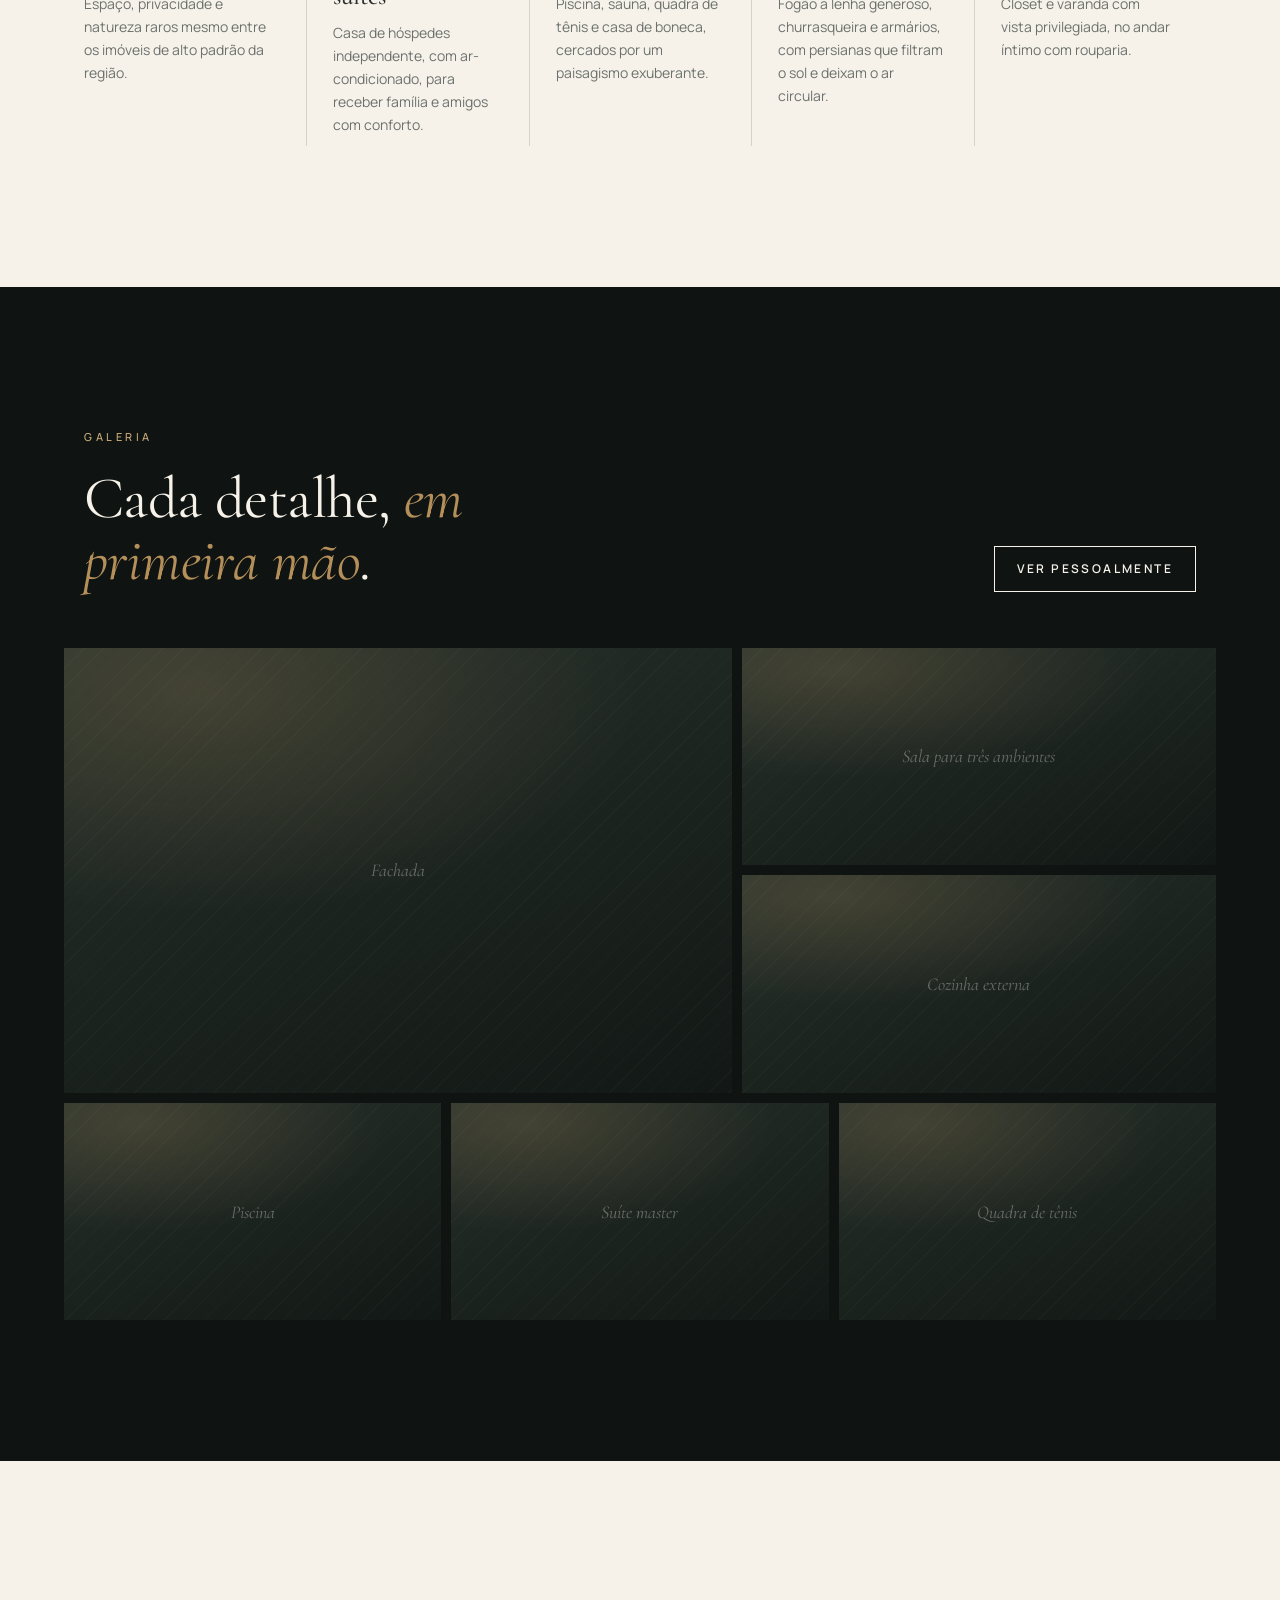
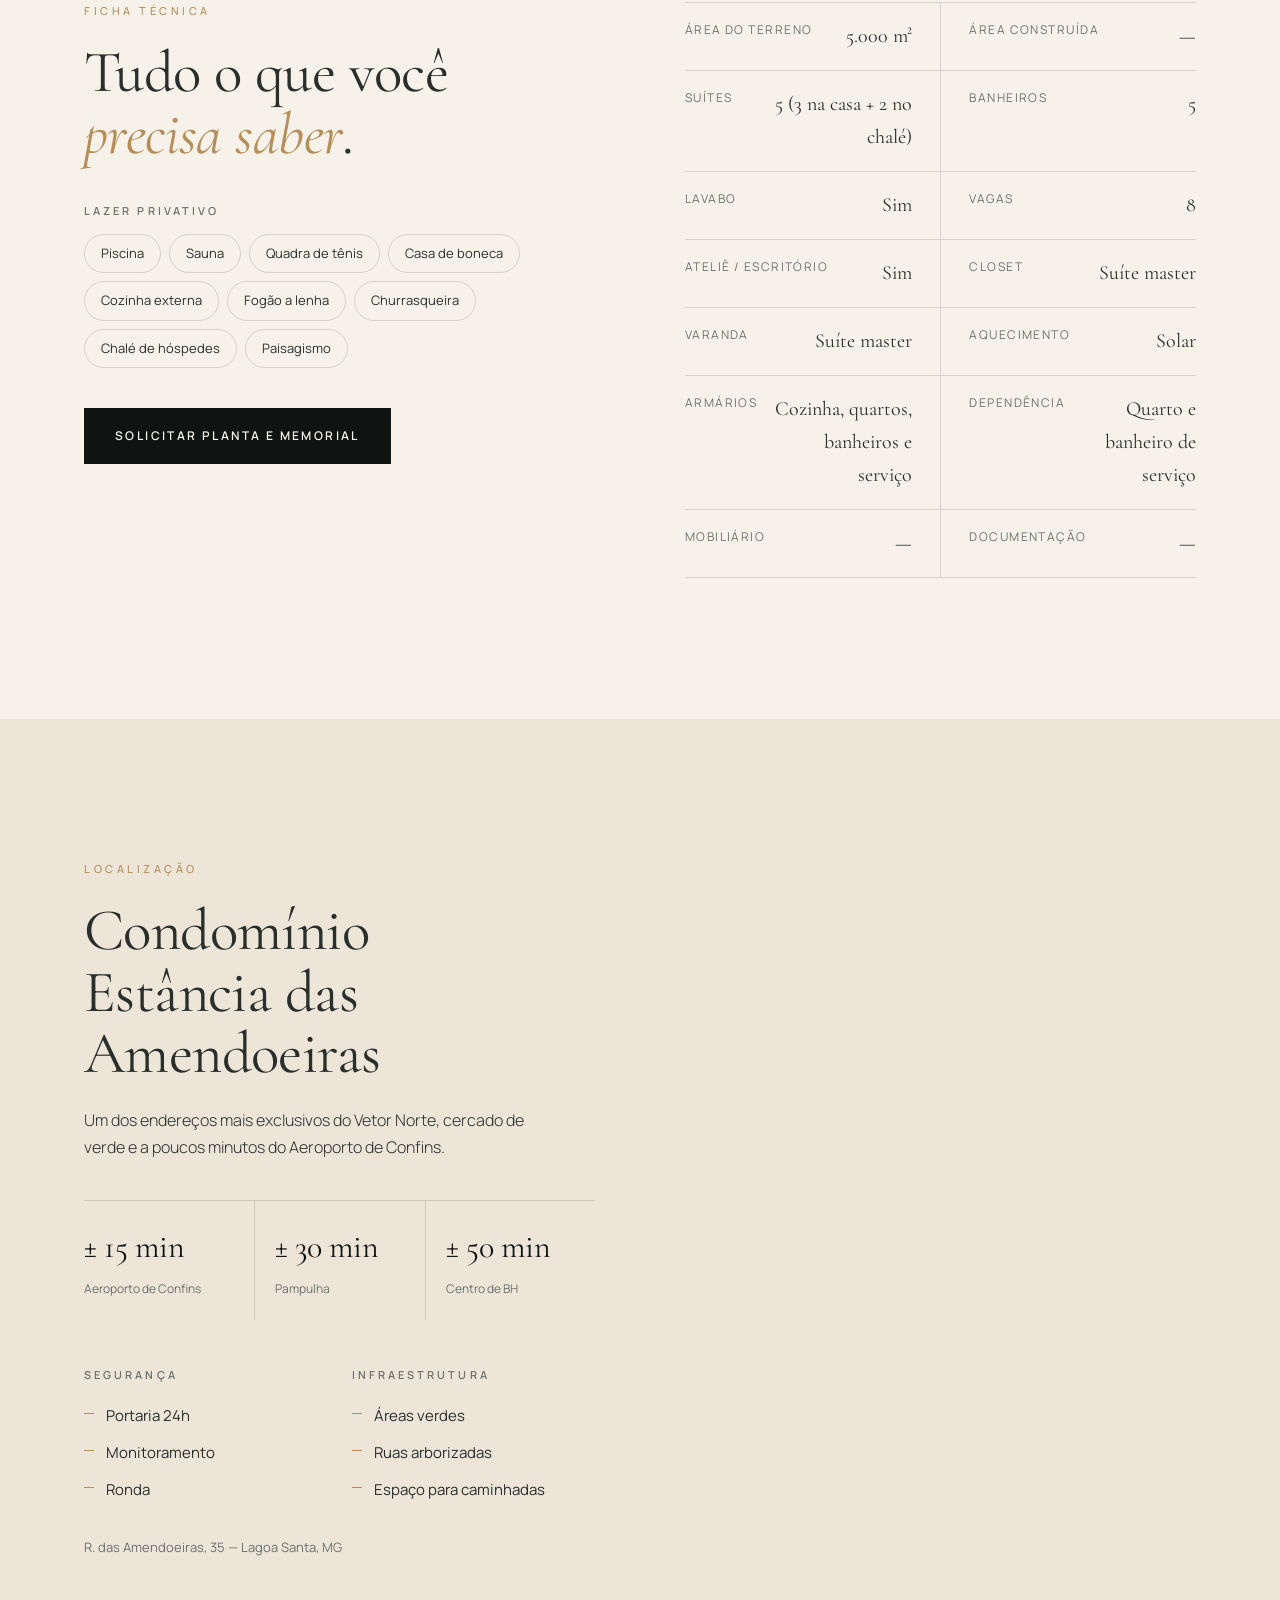
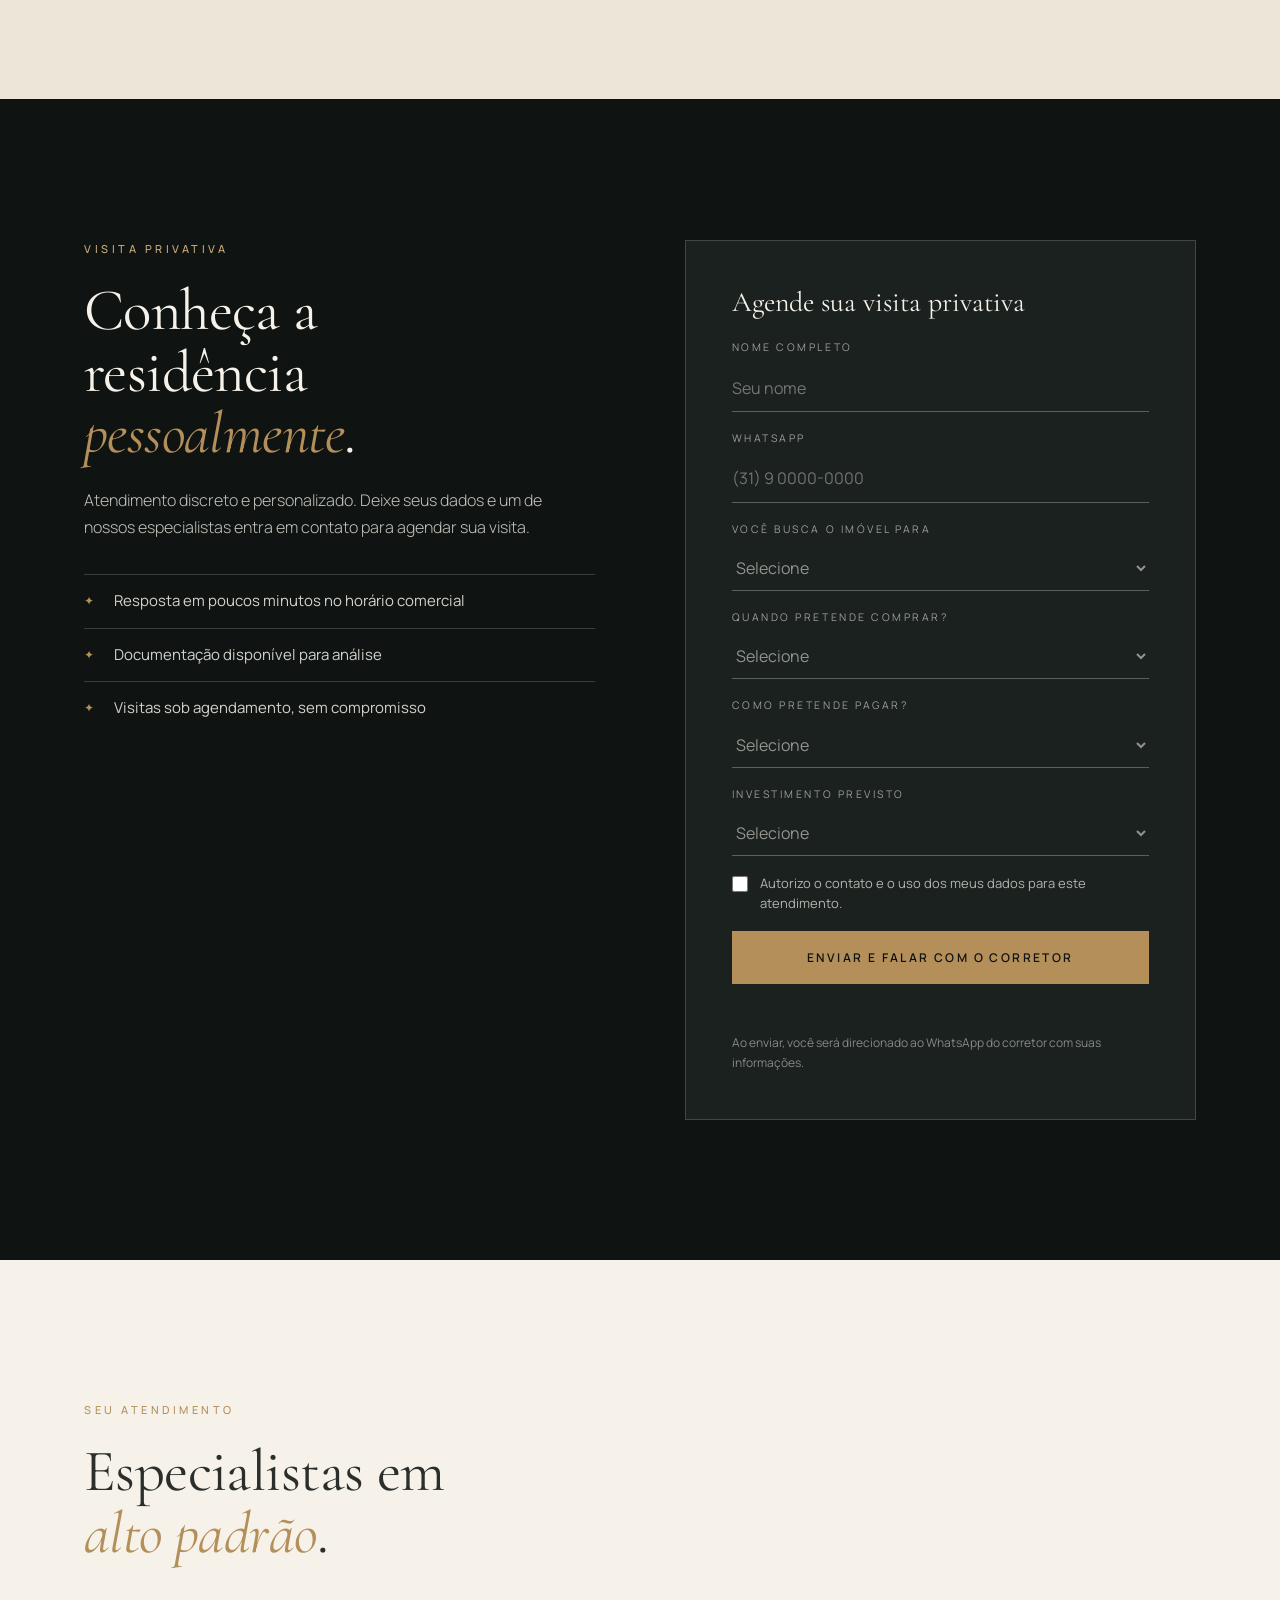
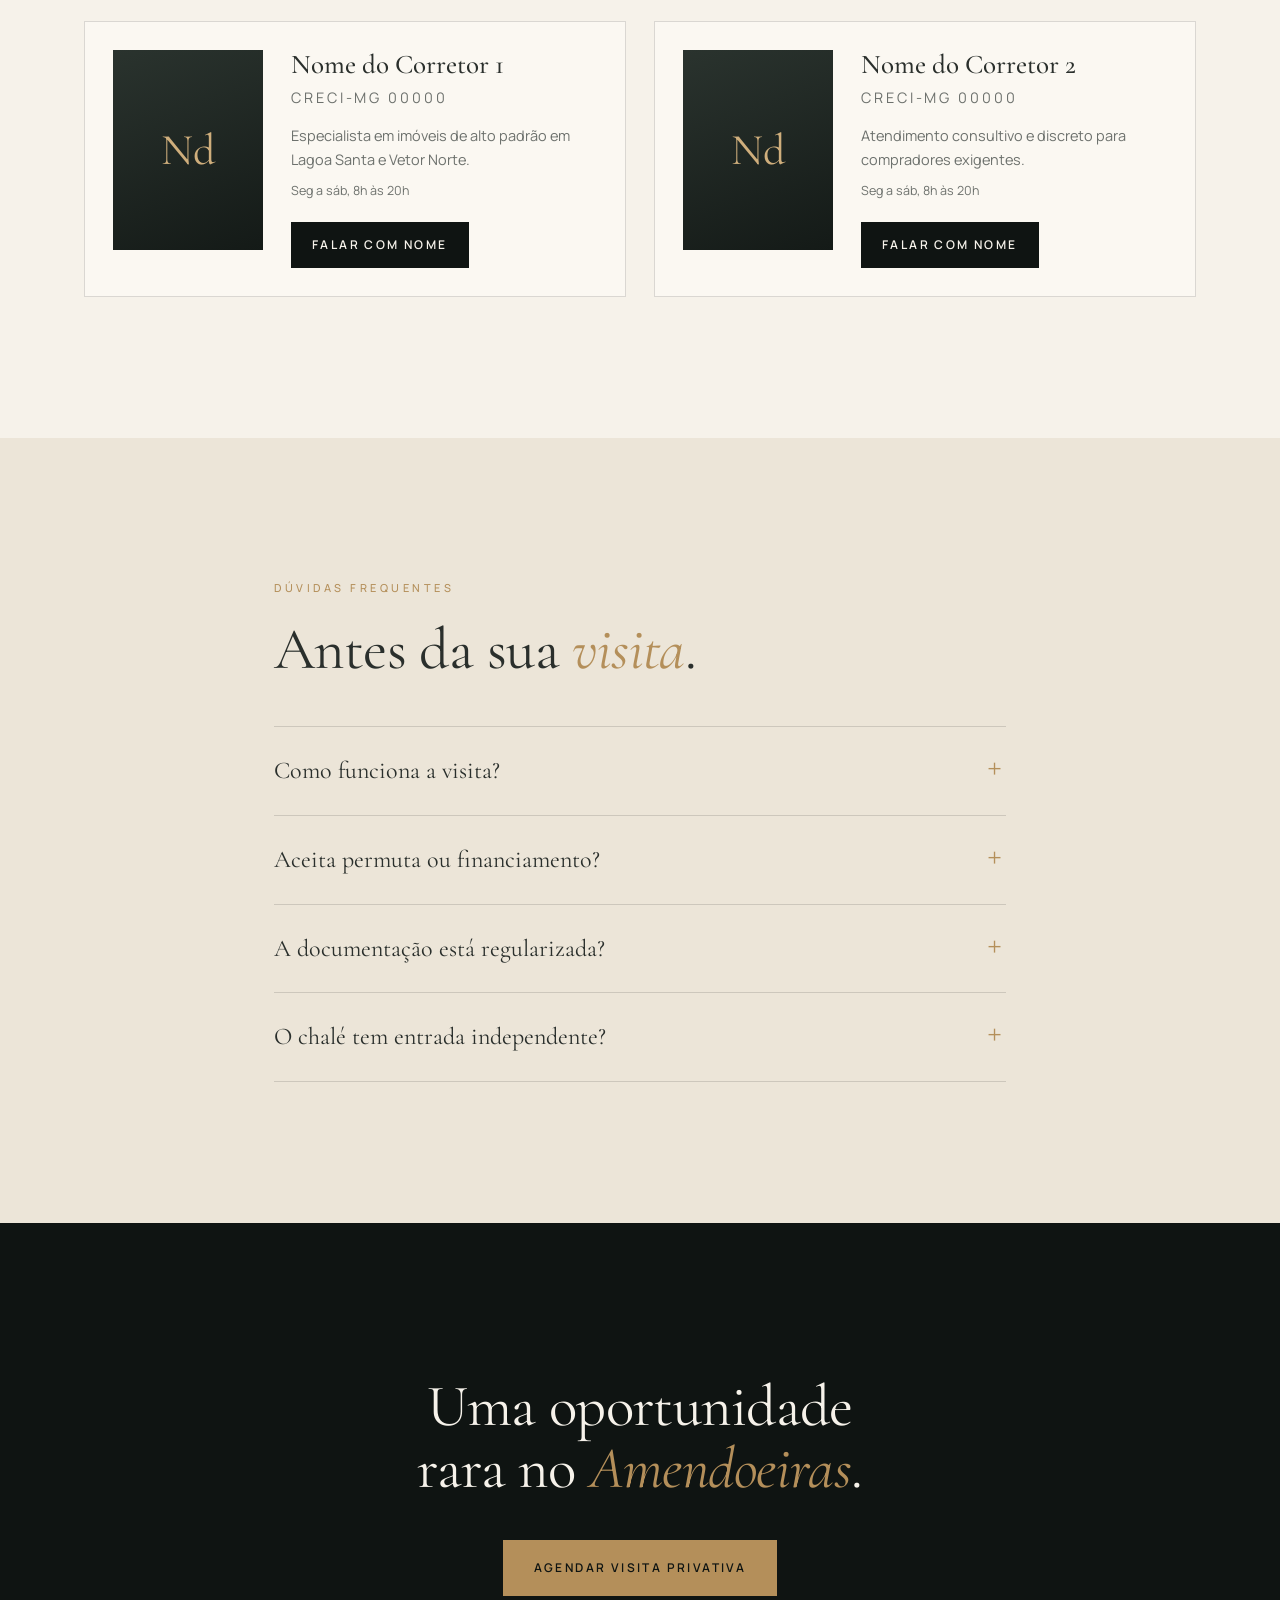
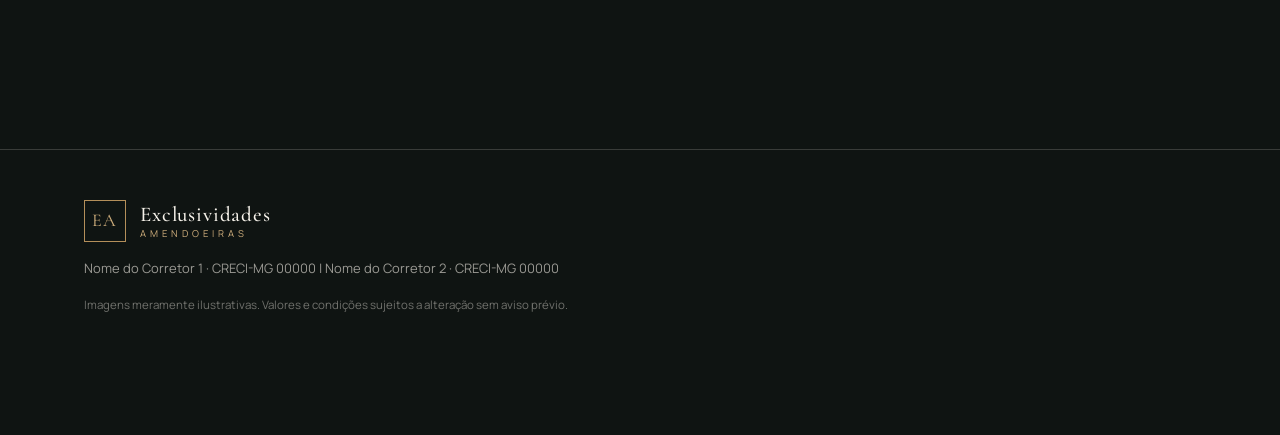
==== commit 241f0377: "Dados reais do imóvel e formulário de qualificação com envio ao WhatsApp do corretor Co-Authored-By:" ====
--- a/index.html
+++ b/index.html
@@ -32,7 +32,7 @@
       <a href="#imovel">O imóvel</a>
       <a href="#galeria">Galeria</a>
       <a href="#condominio">Localização</a>
-      <a href="#contato" class="btn btn-line">Agendar visita</a>
+      <a href="#contato" class="btn btn-line js-cta">Agendar visita</a>
     </nav>
   </header>
 
@@ -45,8 +45,8 @@
       <h1 data-bind="imovel.titulo"></h1>
       <p class="hero-lead" data-bind="imovel.chamada"></p>
       <div class="hero-cta">
-        <a href="#contato" class="btn btn-gold">Agendar visita privativa</a>
-        <a href="#" class="btn btn-ghost js-wa" data-msg="Olá! Tenho interesse na Residência das Amendoeiras e gostaria de mais informações.">Falar no WhatsApp</a>
+        <a href="#contato" class="btn btn-gold js-cta">Agendar visita privativa</a>
+        <a href="#contato" class="btn btn-ghost js-cta">Receber informações</a>
       </div>
       <p class="hero-price"><span id="priceLabel"></span></p>
     </div>
@@ -58,11 +58,10 @@
     <div class="wrap split">
       <div>
         <p class="eyebrow dark">O imóvel</p>
-        <h2>Uma casa feita para <em>viver devagar</em>, receber bem e morar com privacidade.</h2>
+        <h2>Espaço para <em>viver devagar</em>, receber bem e morar com privacidade.</h2>
       </div>
       <div class="lede">
-        <p>Implantada em um dos condomínios mais desejados de Lagoa Santa, a residência une arquitetura contemporânea, generosidade de espaços e uma relação direta com o verde.</p>
-        <p>Cada ambiente foi pensado para a rotina de uma família exigente — do café da manhã sob luz natural aos encontros ao redor da piscina.</p>
+        <div id="apresentacao"></div>
         <p class="exclusive"><span class="dot"></span> Imóvel exclusivo · Código <strong data-bind="imovel.codigo"></strong></p>
       </div>
     </div>
@@ -78,7 +77,7 @@
         <p class="eyebrow">Galeria</p>
         <h2>Cada detalhe, <em>em primeira mão</em>.</h2>
       </div>
-      <a href="#contato" class="btn btn-line light">Ver pessoalmente</a>
+      <a href="#contato" class="btn btn-line light js-cta">Ver pessoalmente</a>
     </div>
     <div class="gallery" id="gallery"></div>
     <div class="wrap video" id="videoWrap" hidden></div>
@@ -92,7 +91,7 @@
         <h2>Tudo o que você <em>precisa saber</em>.</h2>
         <h3 class="mini">Lazer privativo</h3>
         <ul class="chips" id="lazer"></ul>
-        <a href="#contato" class="btn btn-dark">Solicitar planta e memorial</a>
+        <a href="#contato" class="btn btn-dark js-cta">Solicitar planta e memorial</a>
       </div>
       <dl class="spec" id="spec"></dl>
     </div>
@@ -130,22 +129,50 @@
         </ul>
       </div>
       <form class="form" id="leadForm" novalidate>
-        <label>Nome<input name="nome" required autocomplete="name" placeholder="Seu nome"></label>
+        <p class="form-title">Agende sua visita privativa</p>
+        <input type="hidden" name="corretor" value="">
+        <label>Nome completo<input name="nome" required autocomplete="name" placeholder="Seu nome"></label>
         <label>WhatsApp<input name="telefone" required inputmode="tel" autocomplete="tel" placeholder="(31) 9 0000-0000"></label>
-        <label>E-mail<input name="email" type="email" autocomplete="email" placeholder="voce@email.com"></label>
-        <label>Melhor período para a visita
-          <select name="periodo">
-            <option>Manhã</option><option>Tarde</option><option>Fim de semana</option><option>A combinar</option>
-          </select>
-        </label>
-        <label>Como pretende comprar?
-          <select name="pagamento">
-            <option>À vista</option><option>Com permuta</option><option>Com financiamento</option><option>Ainda avaliando</option>
+        <label>Você busca o imóvel para
+          <select name="objetivo" required>
+            <option value="">Selecione</option>
+            <option>Morar com a família</option>
+            <option>Casa de campo / fim de semana</option>
+            <option>Investimento</option>
+            <option>Sou corretor com cliente</option>
+          </select>
+        </label>
+        <label>Quando pretende comprar?
+          <select name="prazo" required>
+            <option value="">Selecione</option>
+            <option>Nos próximos 3 meses</option>
+            <option>Entre 3 e 6 meses</option>
+            <option>Entre 6 e 12 meses</option>
+            <option>Ainda estou pesquisando</option>
+          </select>
+        </label>
+        <label>Como pretende pagar?
+          <select name="pagamento" required>
+            <option value="">Selecione</option>
+            <option>À vista</option>
+            <option>À vista + permuta</option>
+            <option>Com financiamento</option>
+            <option>Ainda vou definir</option>
+          </select>
+        </label>
+        <label>Investimento previsto
+          <select name="faixa" required>
+            <option value="">Selecione</option>
+            <option>Até R$ 5 milhões</option>
+            <option>De R$ 5 a 8 milhões</option>
+            <option>De R$ 8 a 11 milhões</option>
+            <option>Acima de R$ 11 milhões</option>
           </select>
         </label>
         <label class="check"><input type="checkbox" name="lgpd" required> Autorizo o contato e o uso dos meus dados para este atendimento.</label>
-        <button class="btn btn-gold full" type="submit">Quero agendar minha visita</button>
+        <button class="btn btn-gold full" type="submit">Enviar e falar com o corretor</button>
         <p class="form-msg" id="formMsg" role="status"></p>
+        <p class="form-note">Ao enviar, você será direcionado ao WhatsApp do corretor com suas informações.</p>
       </form>
     </div>
   </section>
@@ -172,7 +199,7 @@
   <section class="final">
     <div class="wrap">
       <h2>Uma oportunidade rara no <em>Amendoeiras</em>.</h2>
-      <a href="#contato" class="btn btn-gold">Agendar visita privativa</a>
+      <a href="#contato" class="btn btn-gold js-cta">Agendar visita privativa</a>
     </div>
   </section>
 
@@ -188,12 +215,12 @@
   </footer>
 
   <!-- WhatsApp flutuante + barra mobile -->
-  <a href="#" class="wa-float js-wa" aria-label="Falar no WhatsApp" data-msg="Olá! Tenho interesse na Residência das Amendoeiras.">
+  <a href="#contato" class="wa-float js-cta" aria-label="Agendar visita">
     <svg viewBox="0 0 32 32" aria-hidden="true"><path fill="currentColor" d="M16 3a13 13 0 0 0-11.2 19.6L3 29l6.6-1.7A13 13 0 1 0 16 3zm0 23.7a10.7 10.7 0 0 1-5.5-1.5l-.4-.2-3.9 1 1-3.8-.3-.4A10.7 10.7 0 1 1 16 26.7zm5.9-8c-.3-.2-1.9-.9-2.2-1s-.5-.2-.7.2-.8 1-1 1.2-.4.2-.7 0a8.8 8.8 0 0 1-4.4-3.8c-.3-.6.3-.5 1-1.7.1-.2 0-.4 0-.5l-1-2.4c-.3-.6-.5-.5-.7-.5h-.6a1.2 1.2 0 0 0-.9.4 3.7 3.7 0 0 0-1.1 2.7 6.4 6.4 0 0 0 1.3 3.4 14.7 14.7 0 0 0 5.6 5c2.1.9 2.9 1 4 .8a3.4 3.4 0 0 0 2.2-1.6 2.8 2.8 0 0 0 .2-1.6c0-.2-.3-.3-.6-.4z"/></svg>
   </a>
   <div class="mobile-bar">
-    <a href="#contato" class="btn btn-gold">Agendar visita</a>
-    <a href="#" class="btn btn-ghost js-wa" data-msg="Olá! Tenho interesse na Residência das Amendoeiras.">WhatsApp</a>
+    <a href="#contato" class="btn btn-gold js-cta">Agendar visita</a>
+    <a href="#contato" class="btn btn-ghost js-cta">Informações</a>
   </div>
 
   <!-- Lightbox -->
--- a/assets/css/style.css
+++ b/assets/css/style.css
@@ -249,3 +249,11 @@
   .hero-cta .btn { flex: 1 1 100%; }
   .faq summary { font-size: 20px; }
 }
+
+/* Formulário de qualificação */
+.form-title { font-family: var(--serif); font-size: 28px; color: var(--ivory); line-height: 1.1; margin-bottom: 4px; }
+.form-note { font-size: 12px; color: rgba(246, 242, 234, .5); }
+.form-msg a { color: var(--gold-2); text-decoration: underline; }
+.form select:invalid { color: rgba(246, 242, 234, .55); }
+#apresentacao p { font-size: 17px; font-weight: 300; margin-bottom: 18px; max-width: 52ch; }
+#contato, #leadForm { scroll-margin-top: 80px; }
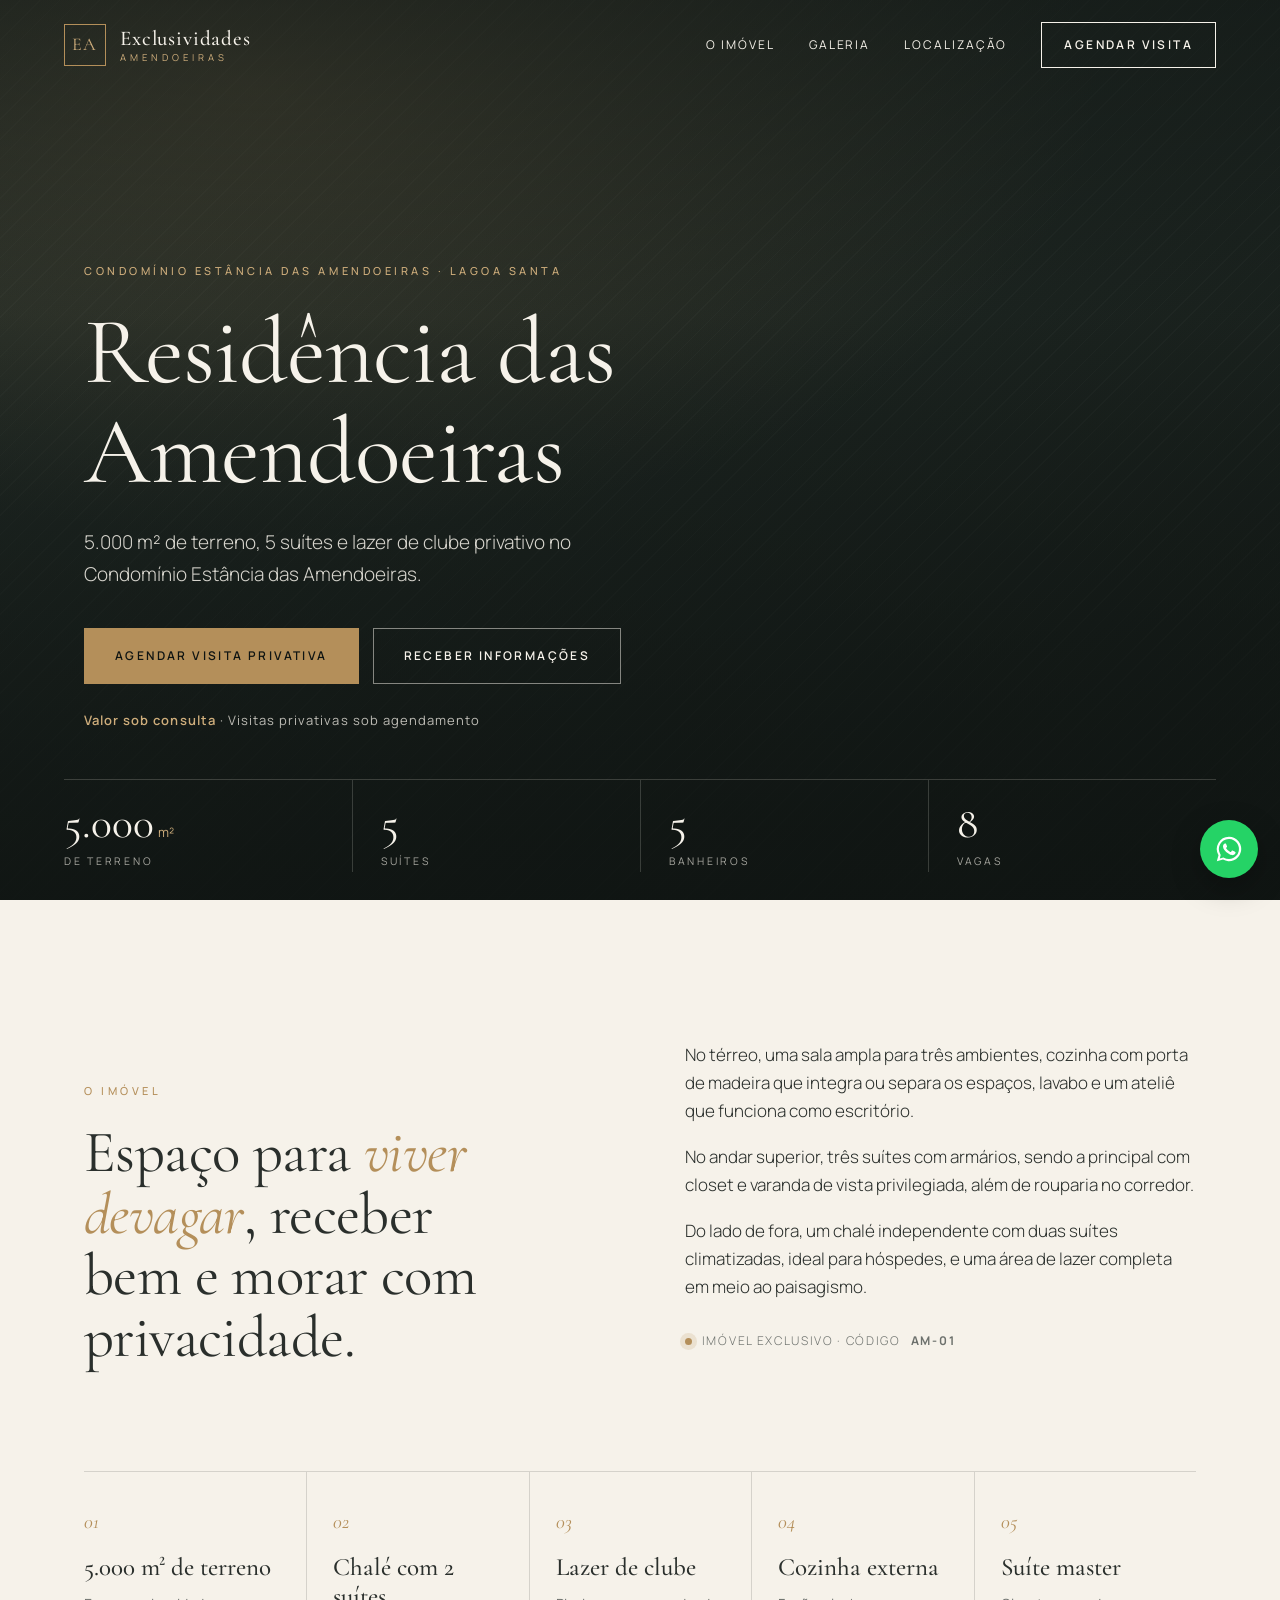
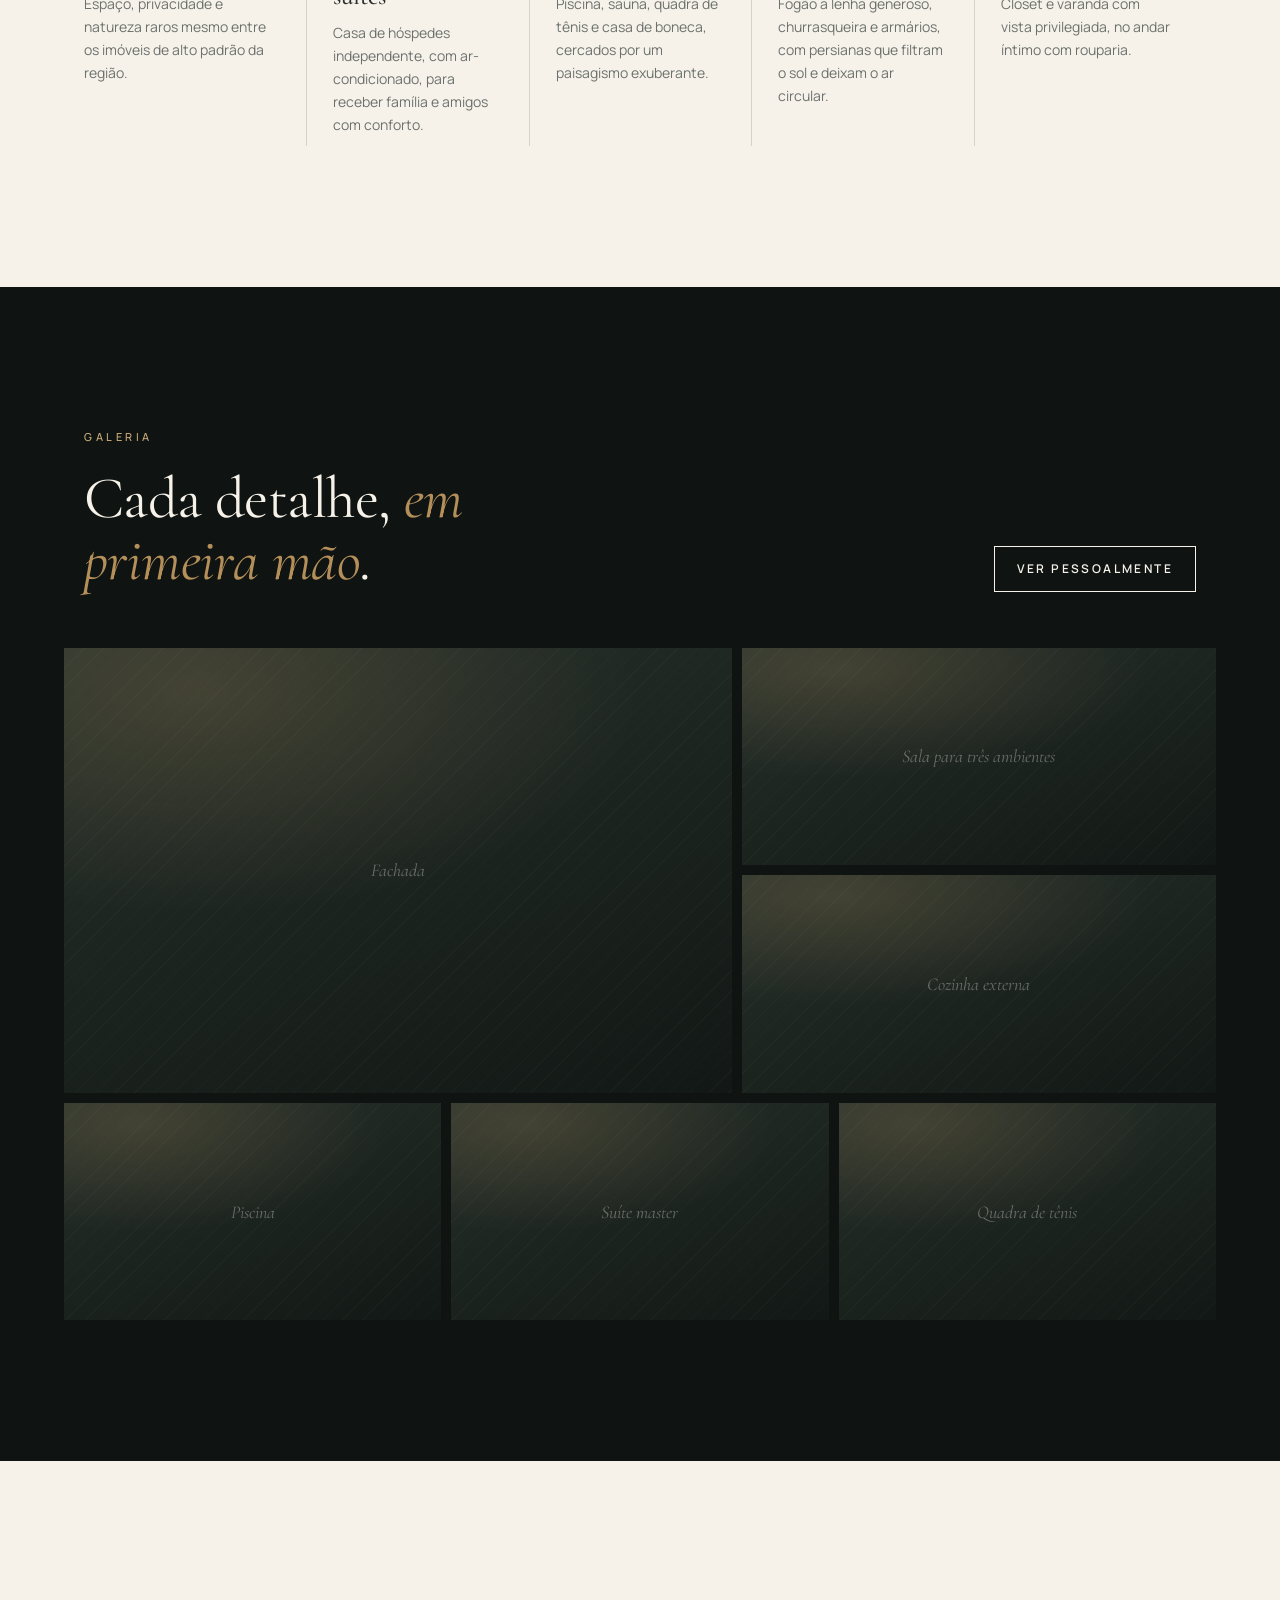
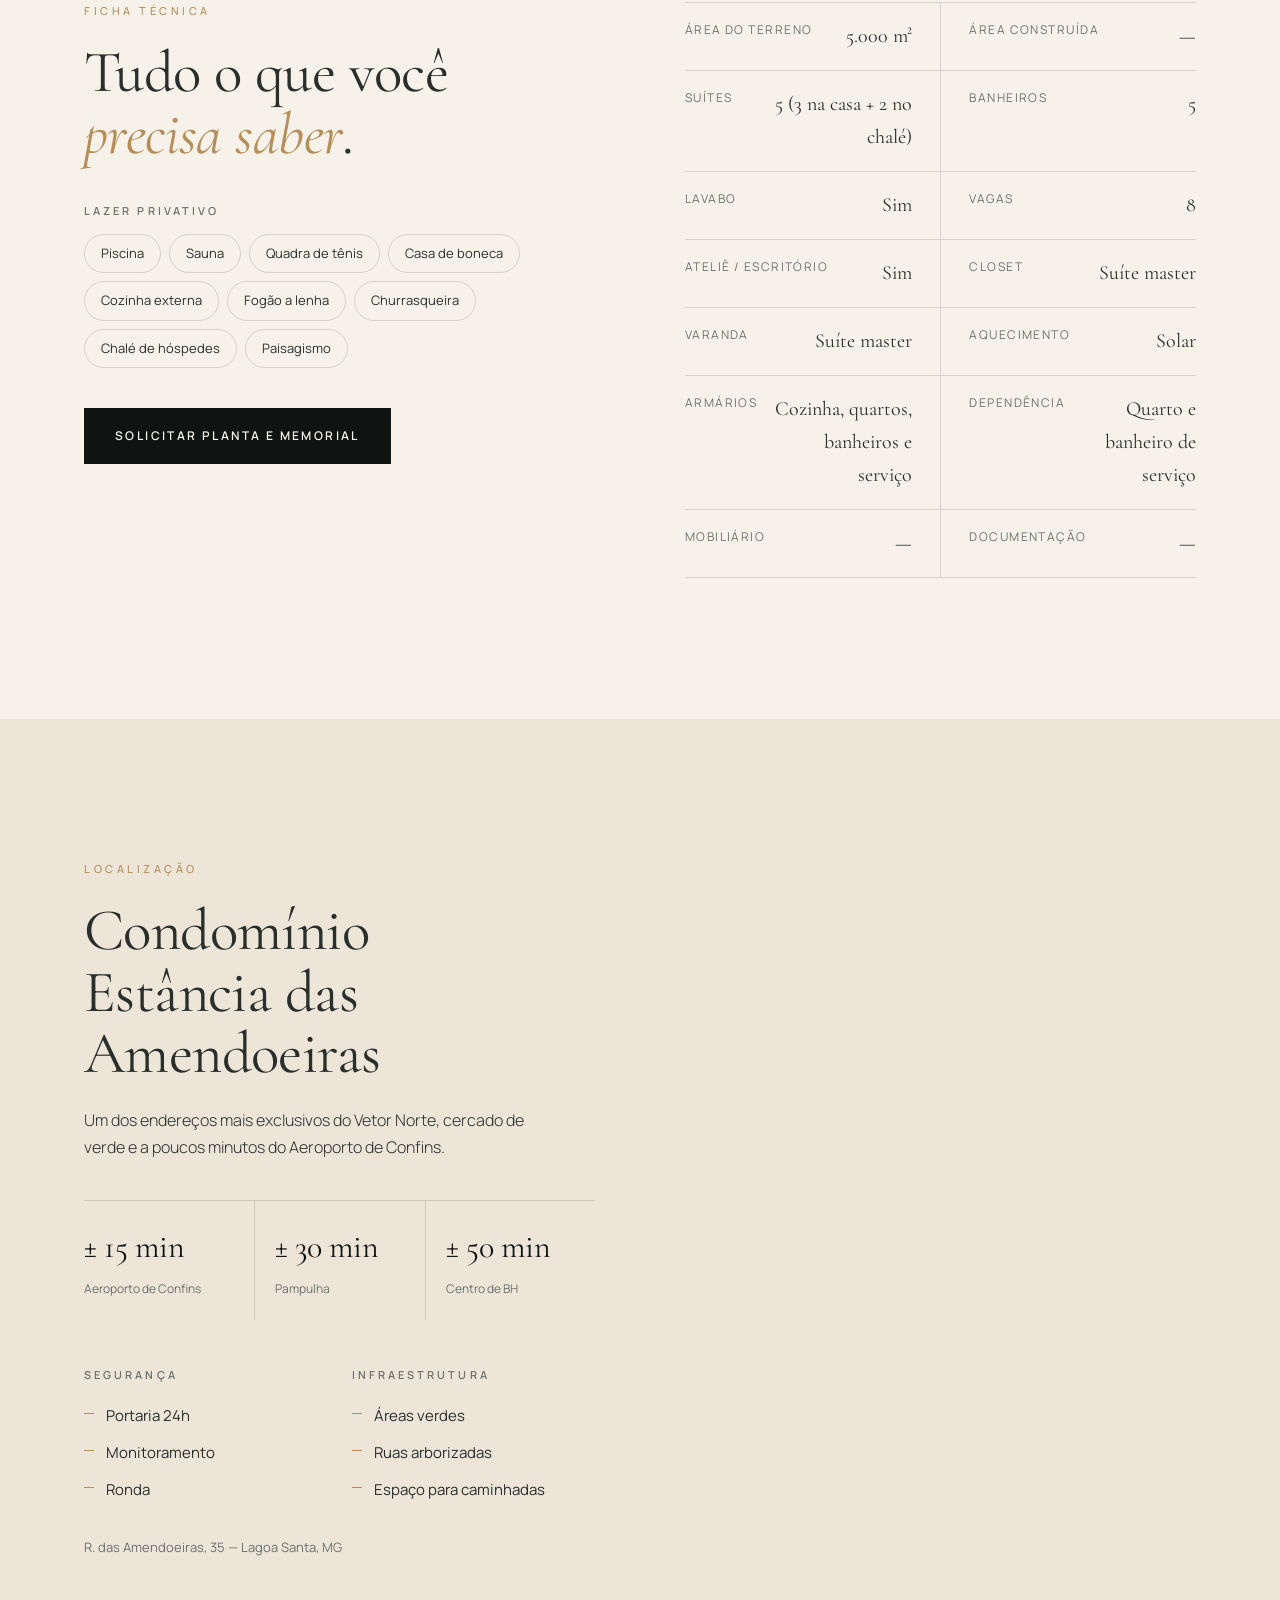
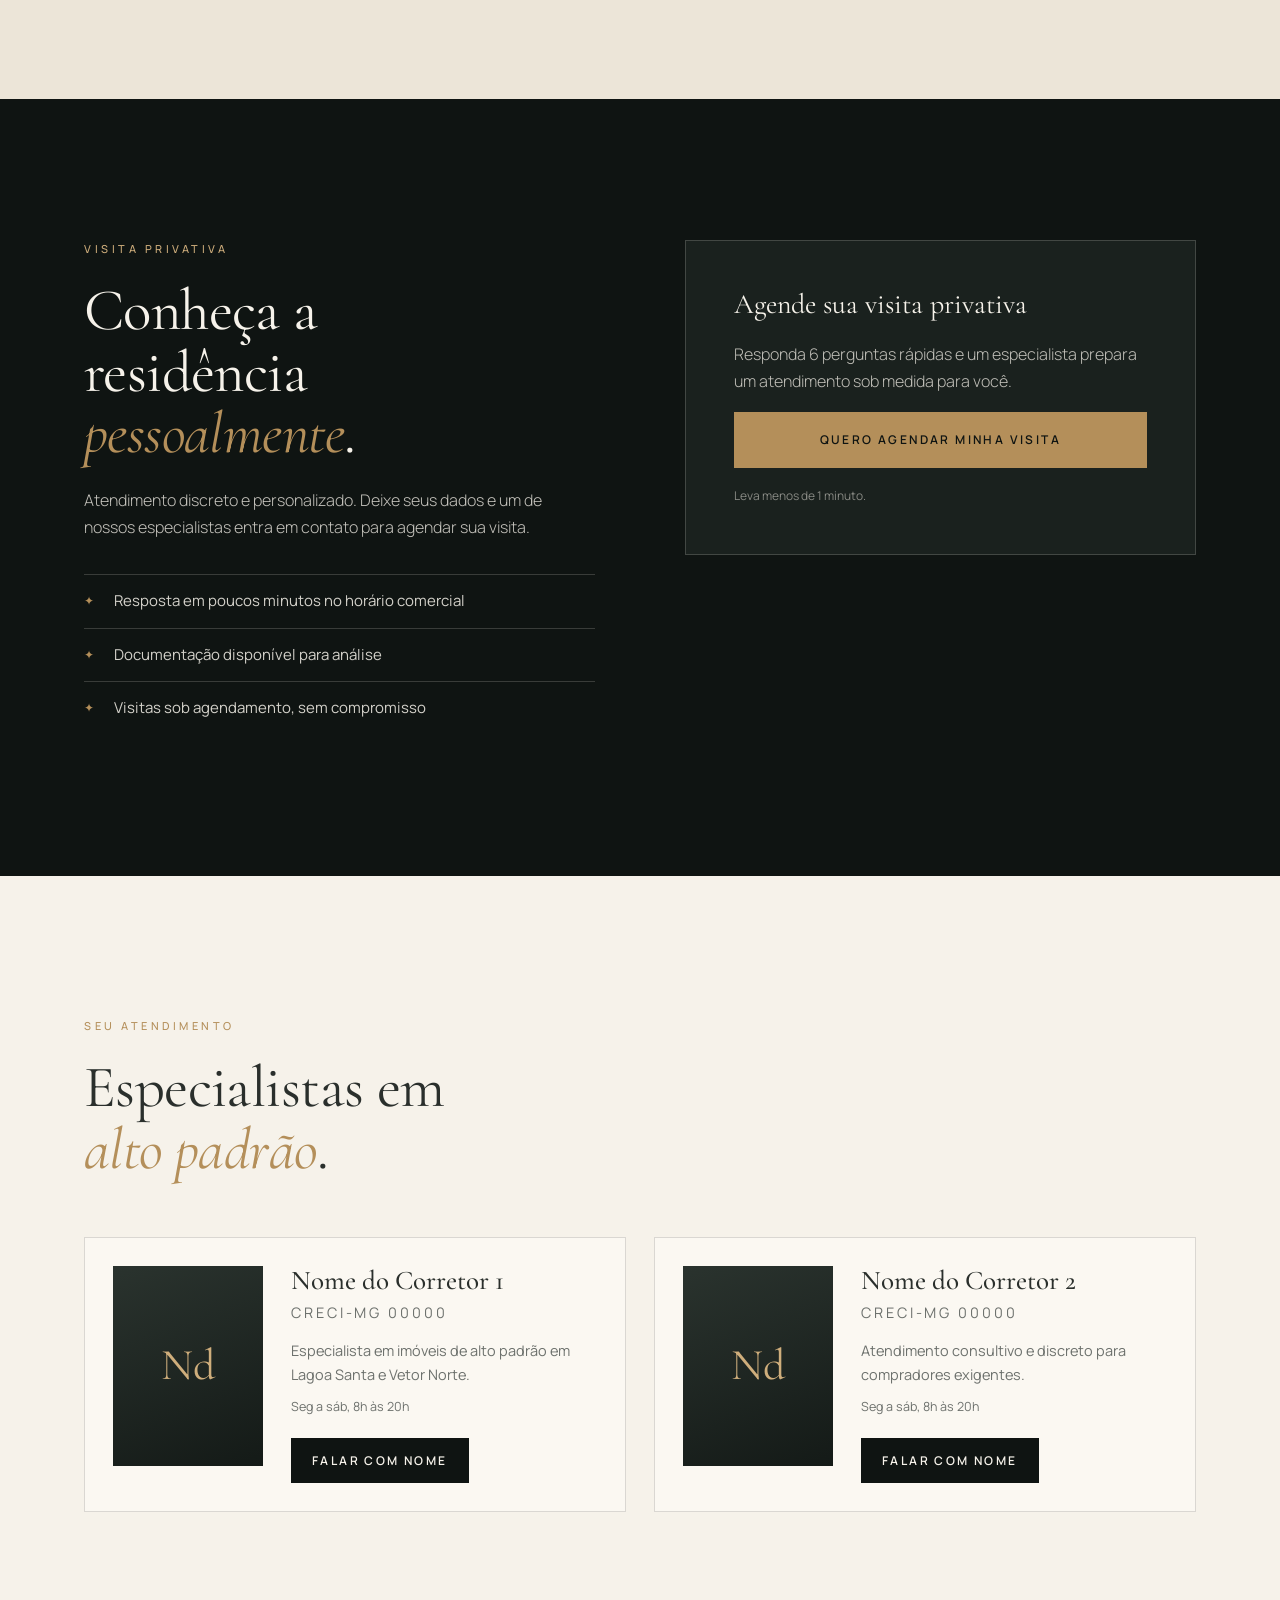
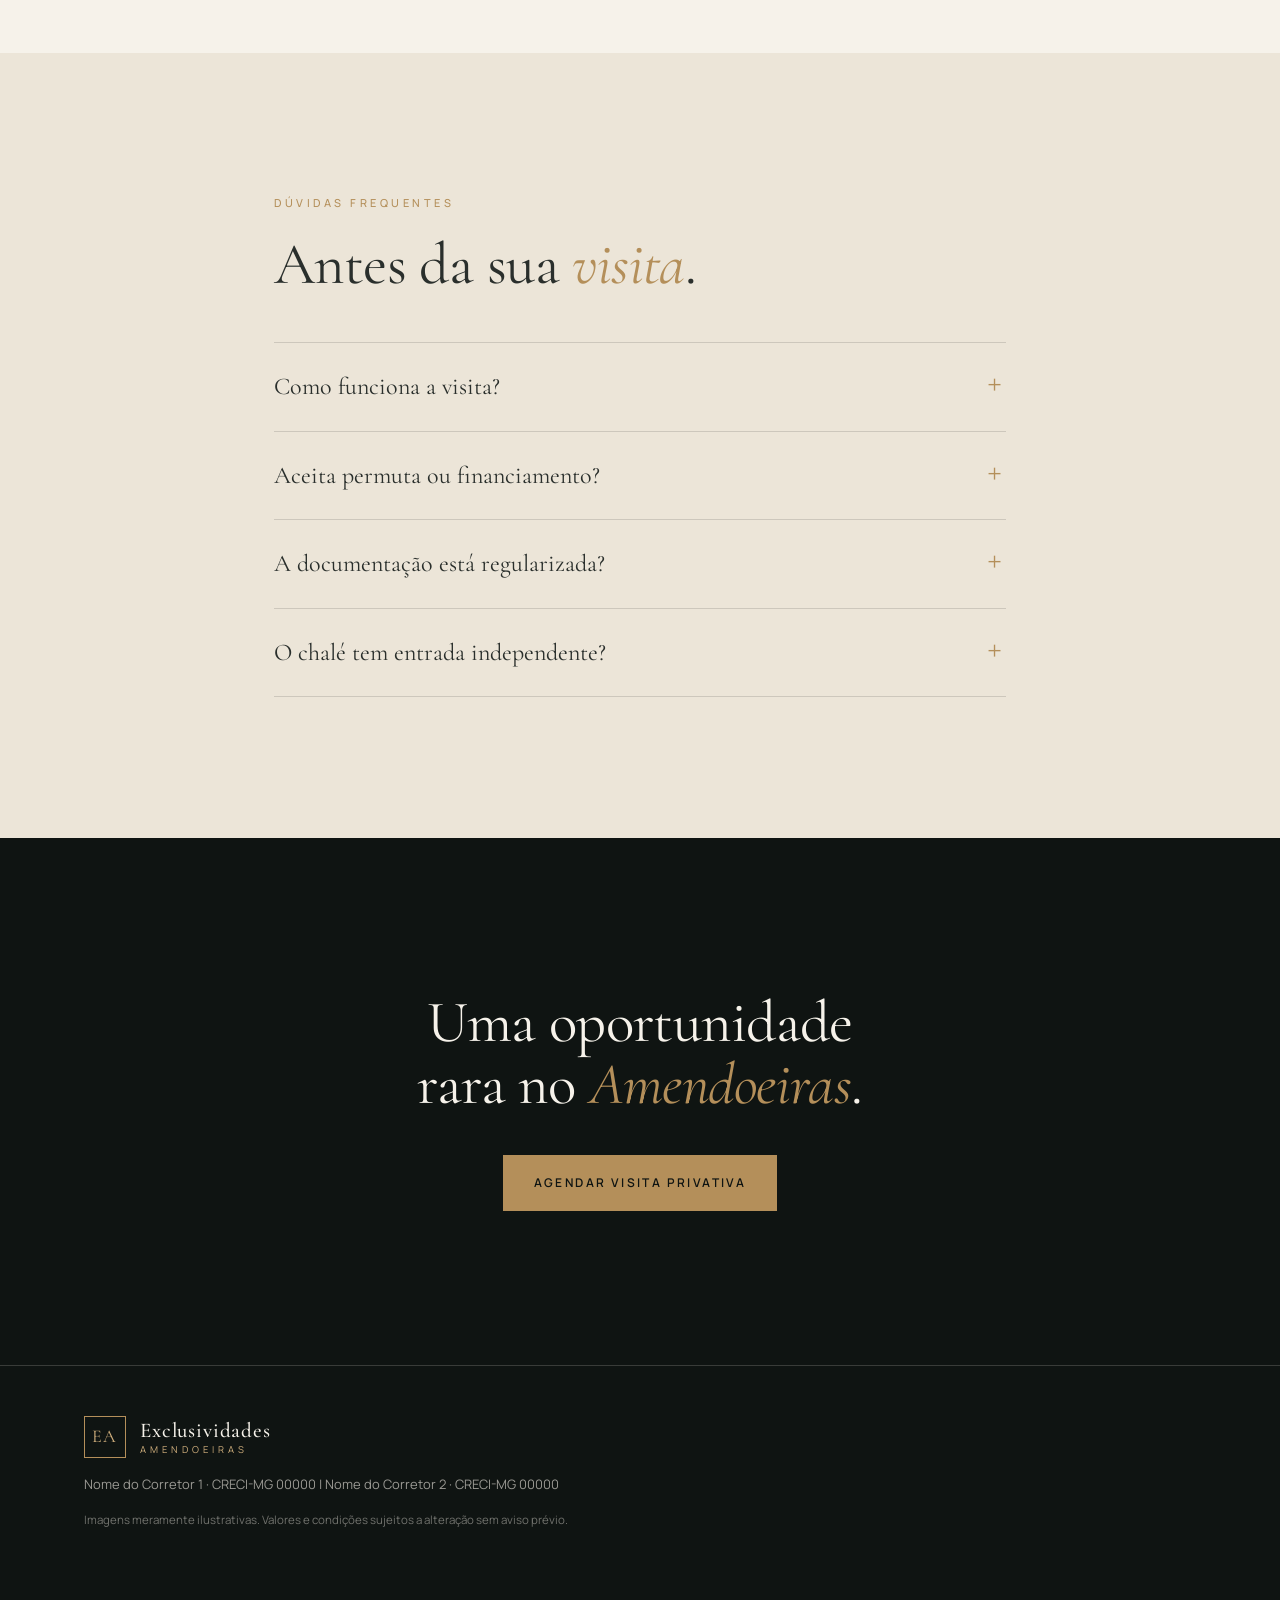
==== commit 59d98db2: "Formulário em popup e página de obrigado com botão de WhatsApp Co-Authored-By: Claude Opus 5.5 <nore" ====
--- a/index.html
+++ b/index.html
@@ -128,52 +128,12 @@
           <li>Visitas sob agendamento, sem compromisso</li>
         </ul>
       </div>
-      <form class="form" id="leadForm" novalidate>
+      <div class="contact-card">
         <p class="form-title">Agende sua visita privativa</p>
-        <input type="hidden" name="corretor" value="">
-        <label>Nome completo<input name="nome" required autocomplete="name" placeholder="Seu nome"></label>
-        <label>WhatsApp<input name="telefone" required inputmode="tel" autocomplete="tel" placeholder="(31) 9 0000-0000"></label>
-        <label>Você busca o imóvel para
-          <select name="objetivo" required>
-            <option value="">Selecione</option>
-            <option>Morar com a família</option>
-            <option>Casa de campo / fim de semana</option>
-            <option>Investimento</option>
-            <option>Sou corretor com cliente</option>
-          </select>
-        </label>
-        <label>Quando pretende comprar?
-          <select name="prazo" required>
-            <option value="">Selecione</option>
-            <option>Nos próximos 3 meses</option>
-            <option>Entre 3 e 6 meses</option>
-            <option>Entre 6 e 12 meses</option>
-            <option>Ainda estou pesquisando</option>
-          </select>
-        </label>
-        <label>Como pretende pagar?
-          <select name="pagamento" required>
-            <option value="">Selecione</option>
-            <option>À vista</option>
-            <option>À vista + permuta</option>
-            <option>Com financiamento</option>
-            <option>Ainda vou definir</option>
-          </select>
-        </label>
-        <label>Investimento previsto
-          <select name="faixa" required>
-            <option value="">Selecione</option>
-            <option>Até R$ 5 milhões</option>
-            <option>De R$ 5 a 8 milhões</option>
-            <option>De R$ 8 a 11 milhões</option>
-            <option>Acima de R$ 11 milhões</option>
-          </select>
-        </label>
-        <label class="check"><input type="checkbox" name="lgpd" required> Autorizo o contato e o uso dos meus dados para este atendimento.</label>
-        <button class="btn btn-gold full" type="submit">Enviar e falar com o corretor</button>
-        <p class="form-msg" id="formMsg" role="status"></p>
-        <p class="form-note">Ao enviar, você será direcionado ao WhatsApp do corretor com suas informações.</p>
-      </form>
+        <p>Responda 6 perguntas rápidas e um especialista prepara um atendimento sob medida para você.</p>
+        <a href="#contato" class="btn btn-gold full js-cta">Quero agendar minha visita</a>
+        <p class="form-note">Leva menos de 1 minuto.</p>
+      </div>
     </div>
   </section>
 
@@ -223,6 +183,60 @@
     <a href="#contato" class="btn btn-ghost js-cta">Informações</a>
   </div>
 
+  <!-- Popup do formulário -->
+  <div class="modal" id="leadModal" hidden role="dialog" aria-modal="true" aria-labelledby="modalTitle">
+    <div class="modal-box">
+      <button class="modal-close" type="button" aria-label="Fechar">×</button>
+      <form class="form" id="leadForm" novalidate>
+      <p class="eyebrow">Visita privativa</p>
+      <p class="form-title" id="modalTitle">Agende sua visita à Residência das Amendoeiras</p>
+      <input type="hidden" name="corretor" value="">
+      <label>Nome completo<input name="nome" required autocomplete="name" placeholder="Seu nome"></label>
+      <label>WhatsApp<input name="telefone" required inputmode="tel" autocomplete="tel" placeholder="(31) 9 0000-0000"></label>
+      <label>Você busca o imóvel para
+        <select name="objetivo" required>
+          <option value="">Selecione</option>
+          <option>Morar com a família</option>
+          <option>Casa de campo / fim de semana</option>
+          <option>Investimento</option>
+          <option>Sou corretor com cliente</option>
+        </select>
+      </label>
+      <label>Quando pretende comprar?
+        <select name="prazo" required>
+          <option value="">Selecione</option>
+          <option>Nos próximos 3 meses</option>
+          <option>Entre 3 e 6 meses</option>
+          <option>Entre 6 e 12 meses</option>
+          <option>Ainda estou pesquisando</option>
+        </select>
+      </label>
+      <label>Como pretende pagar?
+        <select name="pagamento" required>
+          <option value="">Selecione</option>
+          <option>À vista</option>
+          <option>À vista + permuta</option>
+          <option>Com financiamento</option>
+          <option>Ainda vou definir</option>
+        </select>
+      </label>
+      <label>Investimento previsto
+        <select name="faixa" required>
+          <option value="">Selecione</option>
+          <option>Até R$ 5 milhões</option>
+          <option>De R$ 5 a 8 milhões</option>
+          <option>De R$ 8 a 11 milhões</option>
+          <option>Acima de R$ 11 milhões</option>
+        </select>
+      </label>
+      <label class="check"><input type="checkbox" name="lgpd" required> Autorizo o contato e o uso dos meus dados para este atendimento.</label>
+      <button class="btn btn-gold full" type="submit">Enviar</button>
+      <p class="form-msg" id="formMsg" role="status"></p>
+      <p class="form-note">Seus dados são usados apenas para este atendimento.</p>
+    </form>
+    </div>
+  </div>
+
   <!-- Lightbox -->
   <div class="lightbox" id="lightbox" hidden>
     <button class="lb-close" aria-label="Fechar">×</button>
--- a/assets/css/style.css
+++ b/assets/css/style.css
@@ -257,3 +257,47 @@
 .form select:invalid { color: rgba(246, 242, 234, .55); }
 #apresentacao p { font-size: 17px; font-weight: 300; margin-bottom: 18px; max-width: 52ch; }
 #contato, #leadForm { scroll-margin-top: 80px; }
+
+/* Cartão da seção de contato */
+.contact-card { background: var(--ink-2); border: 1px solid var(--line-l); padding: clamp(28px, 4vw, 48px); display: grid; gap: 18px; }
+.contact-card p:not(.form-title):not(.form-note) { color: rgba(246, 242, 234, .75); font-weight: 300; }
+
+/* Popup do formulário */
+.modal { position: fixed; inset: 0; z-index: 90; display: flex; align-items: center; justify-content: center; padding: 20px; background: rgba(8, 11, 10, .78); backdrop-filter: blur(6px); opacity: 0; transition: opacity .25s ease; }
+.modal[hidden] { display: none; }
+.modal.open { opacity: 1; }
+.modal-box { position: relative; width: min(520px, 100%); max-height: calc(100svh - 40px); overflow-y: auto; transform: translateY(16px); transition: transform .3s ease; }
+.modal.open .modal-box { transform: none; }
+.modal .form { border-color: rgba(180, 143, 90, .35); gap: 16px; }
+.modal .eyebrow { margin-bottom: 0; }
+.modal-close { position: absolute; top: 10px; right: 12px; z-index: 2; background: none; border: 0; color: var(--ivory); font-size: 34px; font-weight: 200; line-height: 1; cursor: pointer; padding: 6px 10px; }
+@media (max-width: 520px) {
+  .modal { padding: 0; align-items: flex-end; }
+  .modal-box { width: 100%; max-height: 94svh; }
+  .modal .form { padding: 28px 20px calc(24px + env(safe-area-inset-bottom)); }
+}
+
+/* Página de obrigado */
+.thanks { background: var(--ink); color: var(--ivory); min-height: 100svh; }
+.thanks-main { min-height: 100svh; display: grid; place-items: center; padding: 120px var(--pad) 60px;
+  background: radial-gradient(80% 60% at 50% 0%, rgba(180, 143, 90, .16), transparent 70%); }
+.thanks-box { max-width: 620px; text-align: center; display: grid; justify-items: center; }
+.thanks-mark { color: var(--gold); font-size: 22px; width: 64px; height: 64px; border: 1px solid var(--gold); border-radius: 50%; display: grid; place-items: center; margin-bottom: 30px; }
+.thanks h1 { font-size: clamp(46px, 7vw, 84px); }
+.thanks-lead { font-size: 17px; font-weight: 300; color: rgba(246, 242, 234, .8); margin: 22px 0 38px; max-width: 48ch; }
+.thanks-lead strong { color: var(--ivory); font-weight: 500; }
+.btn-wa { background: #25d366; color: #0b2a17; font-size: 13px; letter-spacing: .12em; padding: 19px 30px; }
+.btn-wa:hover { background: #3be07a; }
+.btn-wa svg { width: 22px; height: 22px; }
+.steps { list-style: none; display: grid; grid-template-columns: repeat(3, 1fr); width: 100%; margin: 56px 0 40px; border-top: 1px solid var(--line-l); text-align: left; }
+.steps li { padding: 20px 14px 0 0; }
+.steps li + li { padding-left: 16px; border-left: 1px solid var(--line-l); }
+.steps b { display: block; font-family: var(--serif); font-style: italic; font-weight: 400; color: var(--gold-2); font-size: 20px; }
+.steps span { font-size: 13px; color: rgba(246, 242, 234, .7); }
+.back { font-size: 12px; letter-spacing: .16em; text-transform: uppercase; color: rgba(246, 242, 234, .55); }
+.back:hover { color: var(--gold-2); }
+@media (max-width: 520px) {
+  .steps { grid-template-columns: 1fr; }
+  .steps li, .steps li + li { padding: 14px 0; border-left: 0; border-bottom: 1px solid var(--line-l); }
+  .btn-wa { width: 100%; }
+}
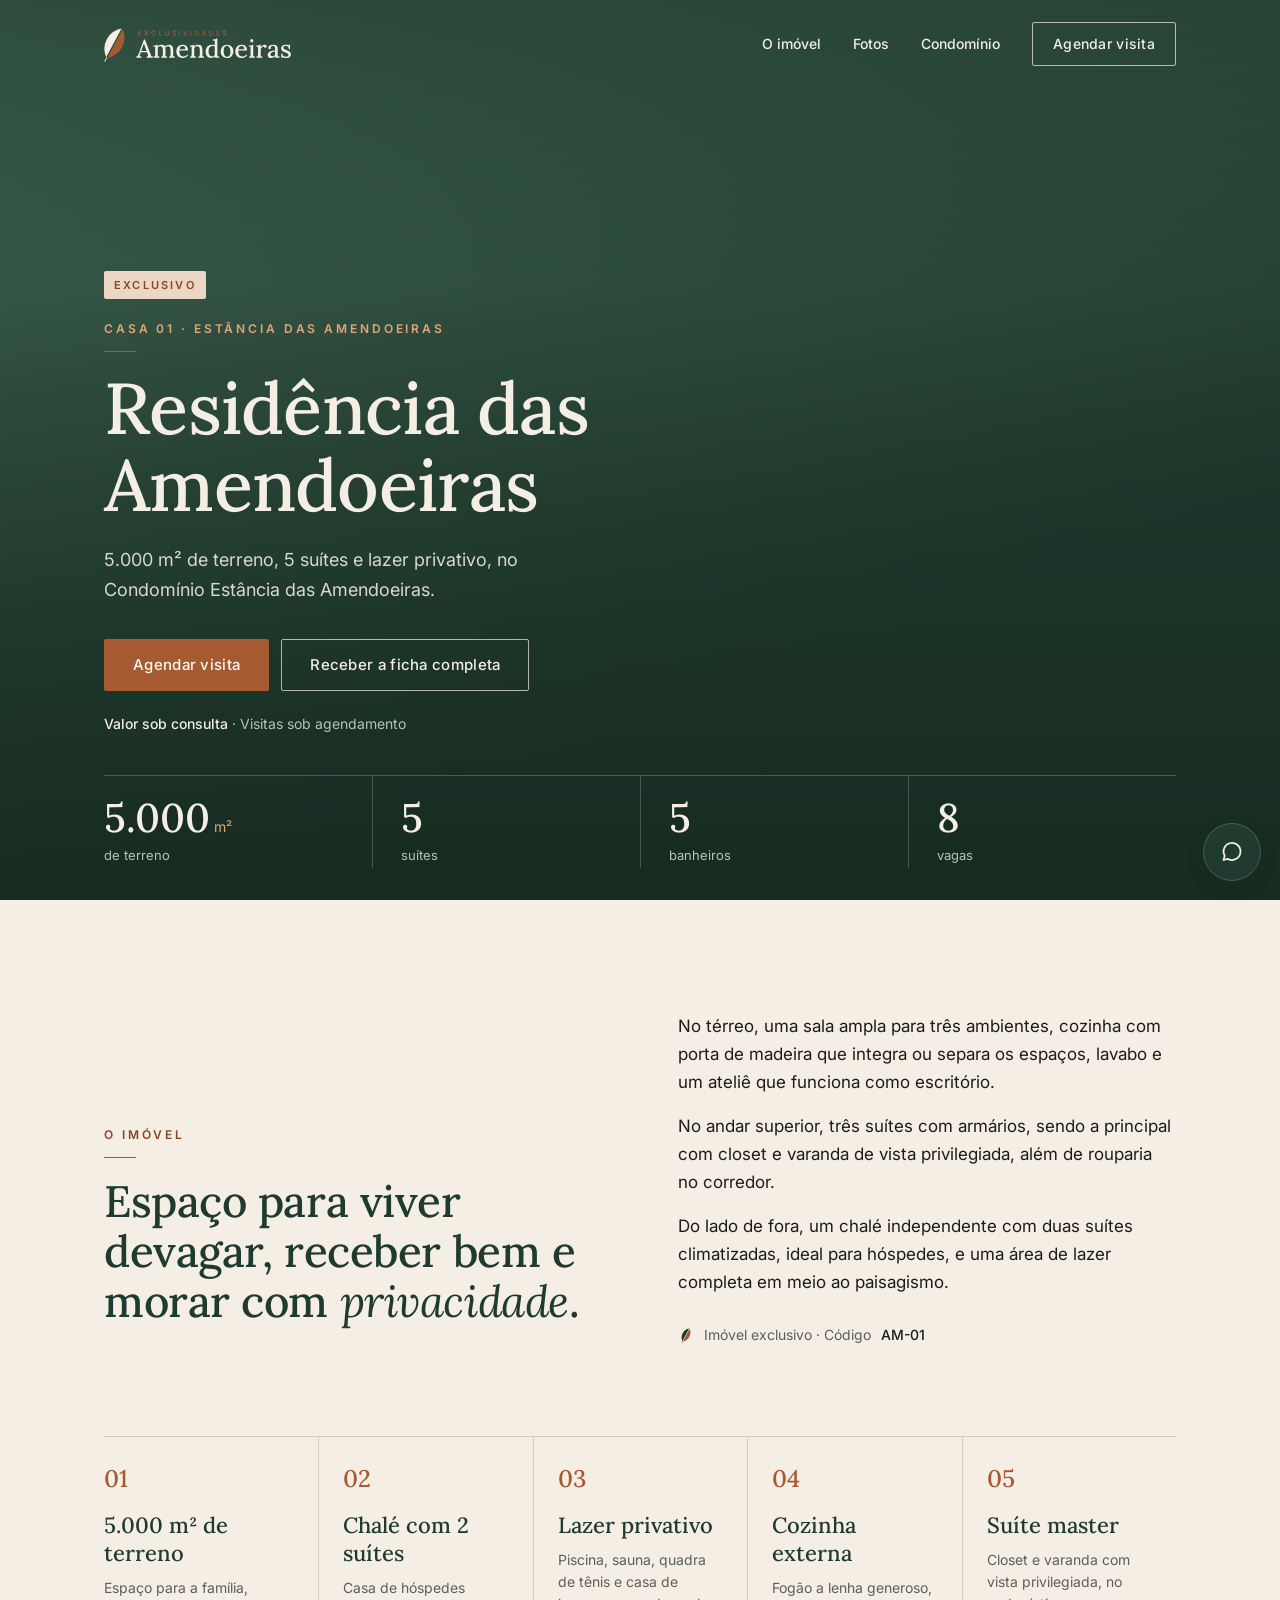
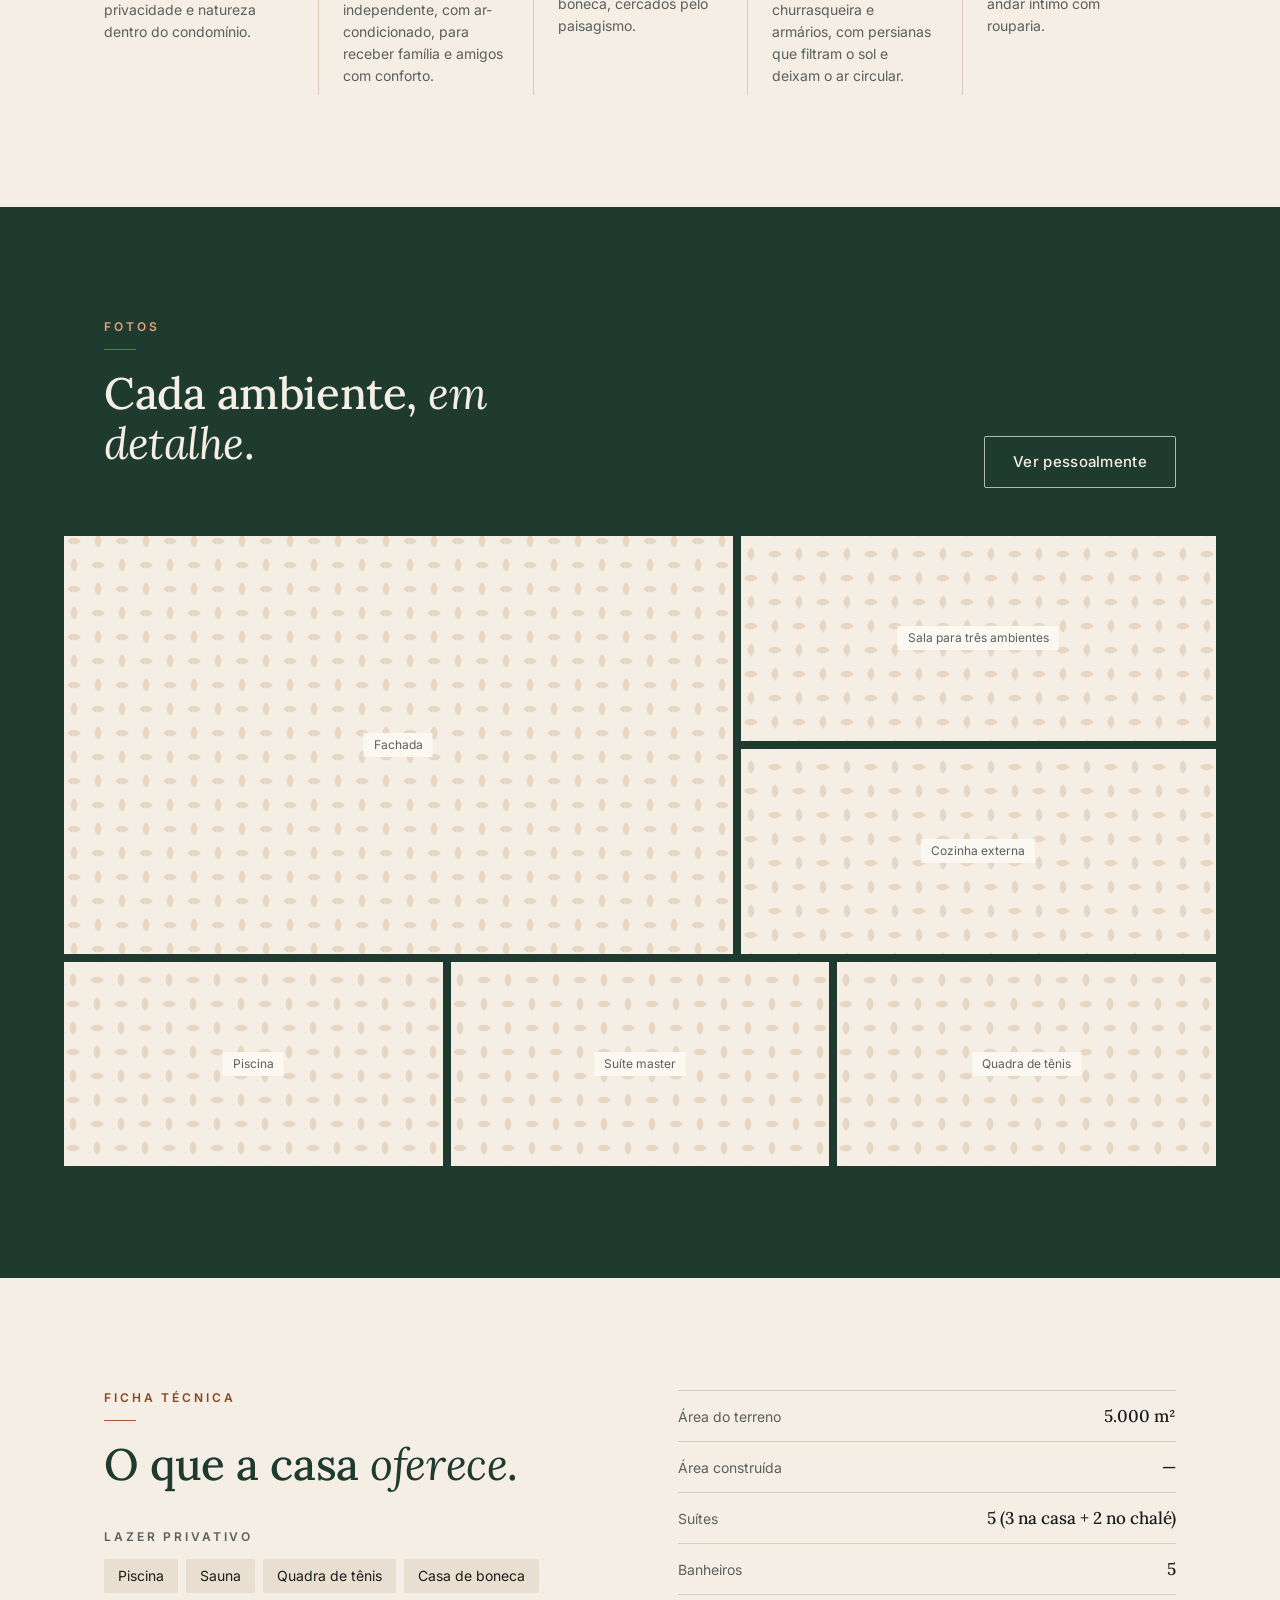
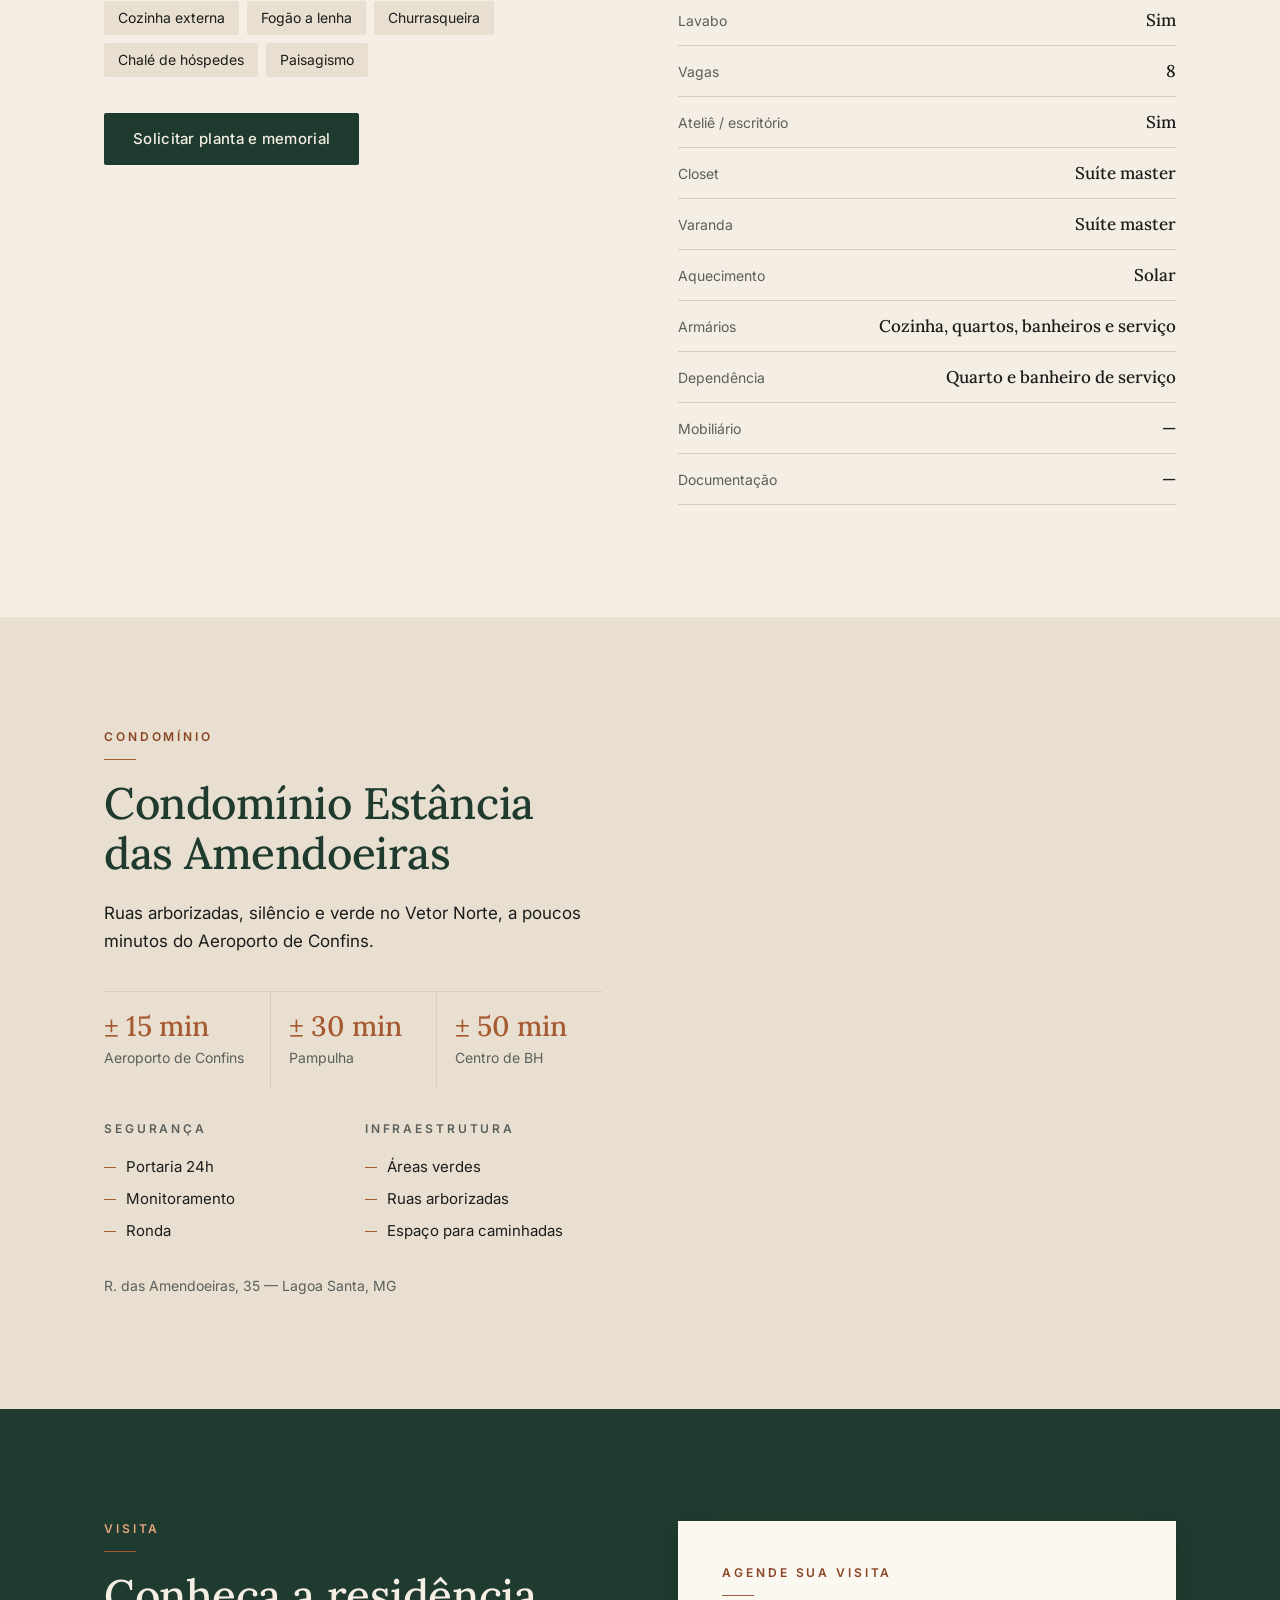
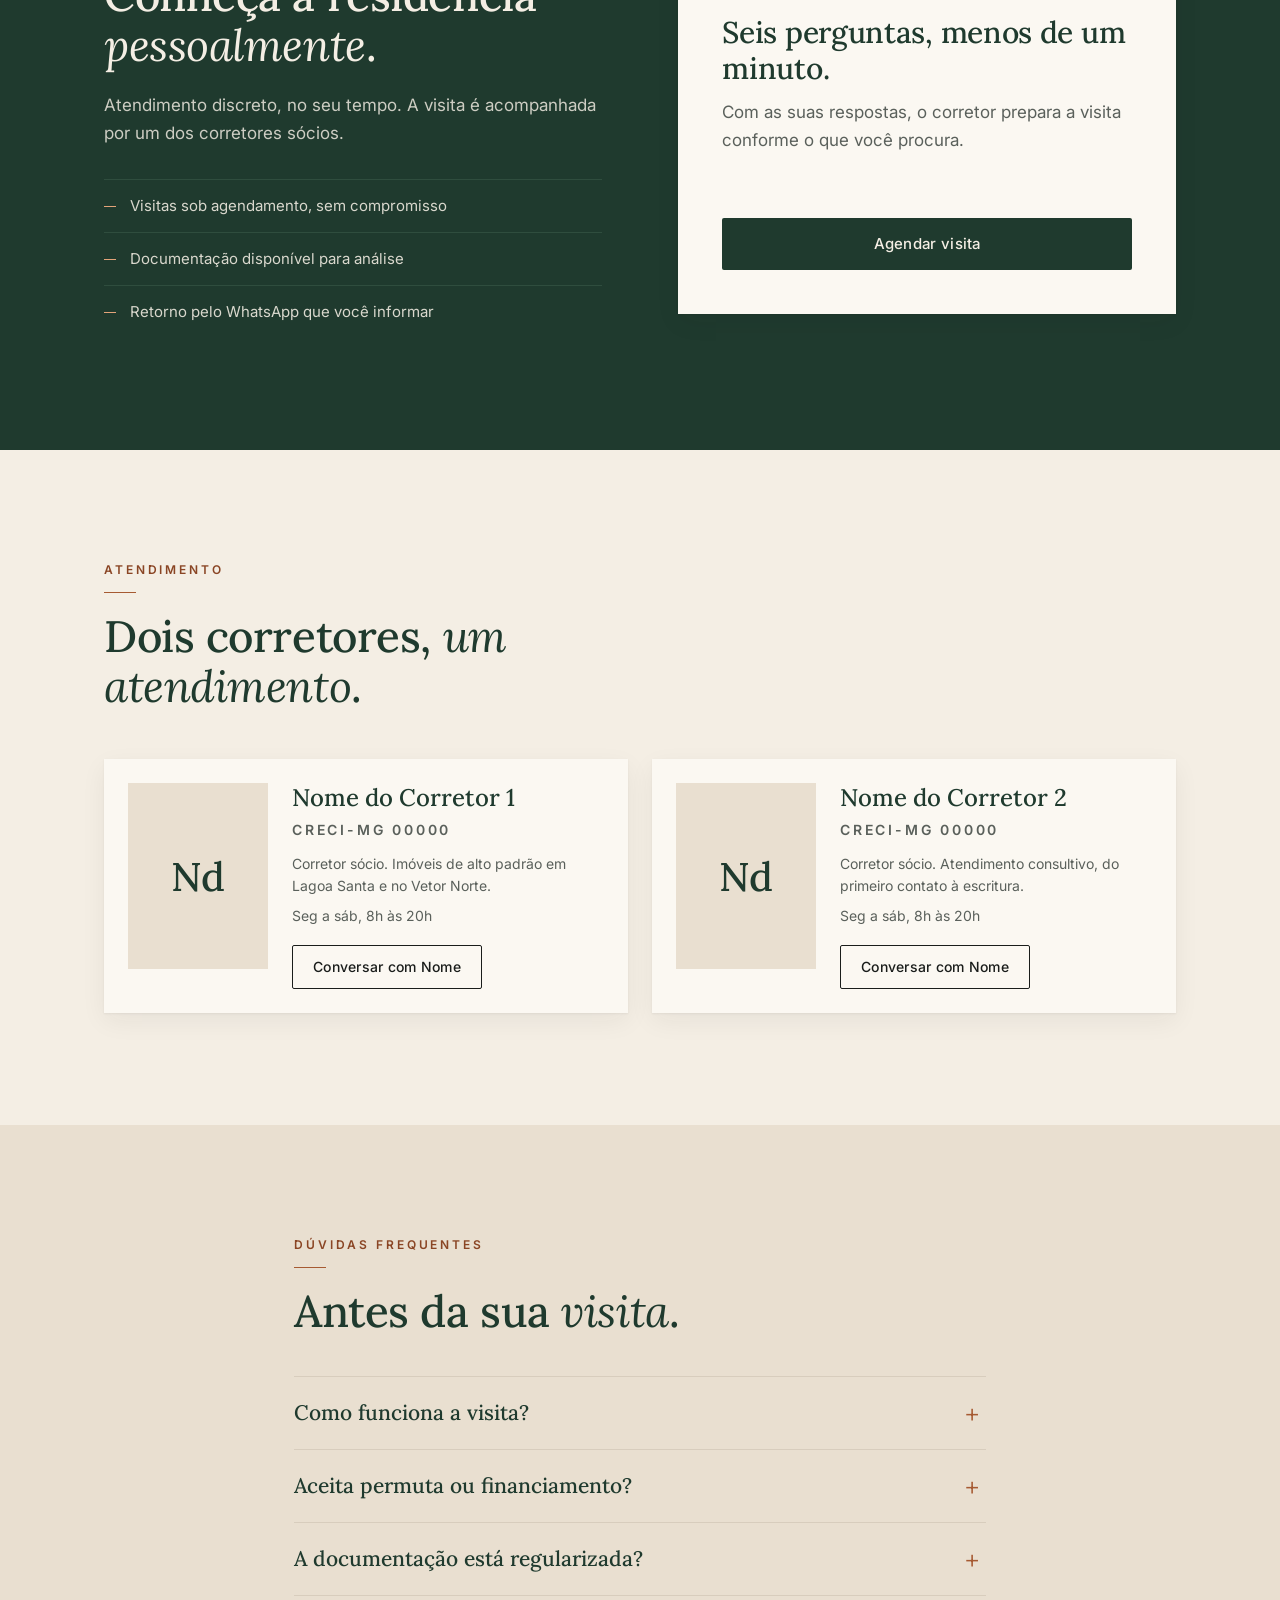
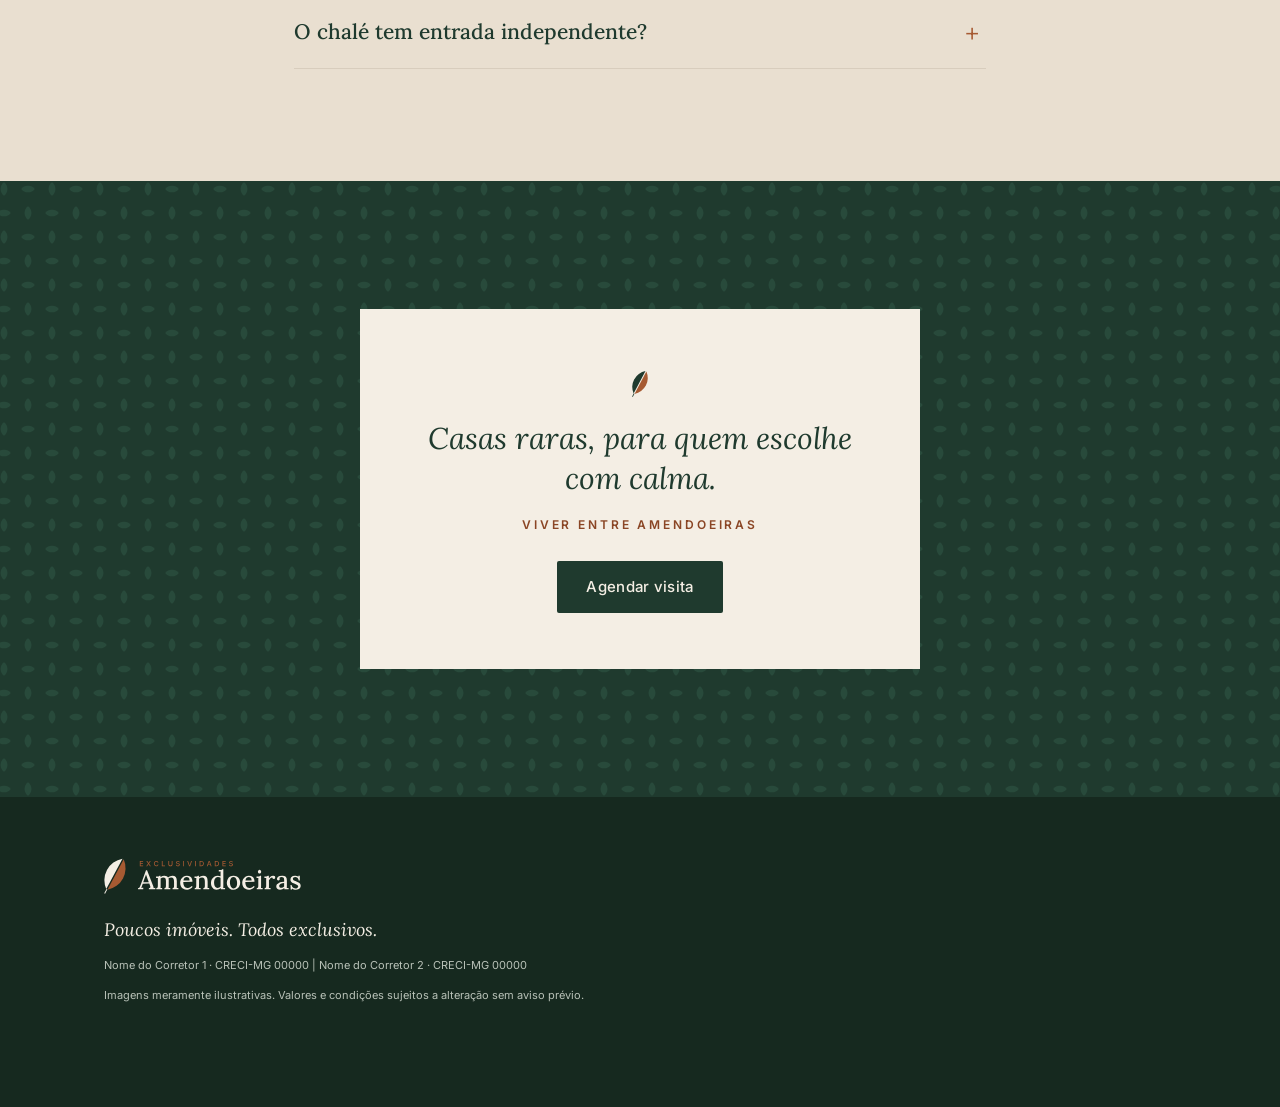
==== commit c507bb01: "Aplica o manual de identidade visual Exclusividades Amendoeiras Logo e padrões oficiais em SVG, pale" ====
--- a/index.html
+++ b/index.html
@@ -3,66 +3,69 @@
 <head>
   <meta charset="utf-8">
   <meta name="viewport" content="width=device-width, initial-scale=1">
-  <title>Residência das Amendoeiras · Lagoa Santa</title>
-  <meta name="description" content="Casa de alto padrão no Condomínio Estância das Amendoeiras, em Lagoa Santa. Agende uma visita privativa.">
-  <meta property="og:title" content="Residência das Amendoeiras · Lagoa Santa">
-  <meta property="og:description" content="Alto padrão no Condomínio Estância das Amendoeiras. Visitas privativas sob agendamento.">
+  <title>Residência das Amendoeiras · Exclusividades Amendoeiras</title>
+  <meta name="description" content="Casa com 5 suítes e 5.000 m² de terreno no Condomínio Estância das Amendoeiras, em Lagoa Santa. Agende uma visita.">
+  <meta property="og:title" content="Residência das Amendoeiras · Exclusividades Amendoeiras">
+  <meta property="og:description" content="5 suítes, 5.000 m² de terreno e lazer privativo no Condomínio Estância das Amendoeiras. Visitas sob agendamento.">
   <meta property="og:image" content="assets/fotos/capa.jpg">
-  <meta name="theme-color" content="#0f1412">
+  <meta name="theme-color" content="#1f3a2e">
+  <link rel="icon" type="image/svg+xml" href="assets/marca/simbolo-principal.svg">
 
   <link rel="preconnect" href="https://fonts.googleapis.com">
   <link rel="preconnect" href="https://fonts.gstatic.com" crossorigin>
-  <link href="https://fonts.googleapis.com/css2?family=Cormorant+Garamond:ital,wght@0,400;0,500;0,600;1,400&family=Manrope:wght@300;400;500;600&display=swap" rel="stylesheet">
-  <link rel="stylesheet" href="assets/css/style.css">
+  <link href="https://fonts.googleapis.com/css2?family=Inter:wght@400;500;600&family=Lora:ital,wght@0,400;0,500;1,400&display=swap" rel="stylesheet">
+  <link rel="stylesheet" href="assets/css/style.css?v=20261113-1">
 
   <!-- ===== RASTREAMENTO (cole os códigos quando tiver) =====
-       Meta Pixel: cole o código do Pixel aqui. O formulário já dispara fbq('track','Lead').
-       Google Analytics 4 / Google Ads: cole o gtag aqui. O formulário já dispara gtag('event','generate_lead').
+       Meta Pixel: cole o código do Pixel aqui e também no obrigado.html.
+       Google Analytics 4 / Google Ads: cole o gtag aqui e também no obrigado.html.
   ========================================================= -->
 </head>
 <body>
 
   <!-- Cabeçalho -->
   <header class="topbar" id="topbar">
-    <a class="brand" href="#inicio" aria-label="Início">
-      <span class="brand-mono" data-bind="marca.monograma"></span>
-      <span class="brand-text"><strong data-bind="marca.nome"></strong><em data-bind="marca.sufixo"></em></span>
+    <a class="brand" href="#inicio" aria-label="Exclusividades Amendoeiras, início">
+      <img src="assets/marca/logo-horizontal-negativo-cobre.svg" alt="Exclusividades Amendoeiras" width="361" height="80">
     </a>
     <nav class="nav">
       <a href="#imovel">O imóvel</a>
-      <a href="#galeria">Galeria</a>
-      <a href="#condominio">Localização</a>
-      <a href="#contato" class="btn btn-line js-cta">Agendar visita</a>
+      <a href="#galeria">Fotos</a>
+      <a href="#condominio">Condomínio</a>
+      <a href="#contato" class="btn btn-sec on-dark js-cta">Agendar visita</a>
     </nav>
   </header>
 
-  <!-- Hero -->
+  <!-- Abertura -->
   <section class="hero" id="inicio">
     <div class="hero-media" id="heroMedia"></div>
     <div class="hero-shade"></div>
     <div class="hero-inner">
-      <p class="eyebrow"><span data-bind="condominio.nome"></span> · Lagoa Santa</p>
+      <span class="selo">Exclusivo</span>
+      <p class="eyebrow on-dark">Casa 01 · Estância das Amendoeiras</p>
+      <span class="fio"></span>
       <h1 data-bind="imovel.titulo"></h1>
       <p class="hero-lead" data-bind="imovel.chamada"></p>
       <div class="hero-cta">
-        <a href="#contato" class="btn btn-gold js-cta">Agendar visita privativa</a>
-        <a href="#contato" class="btn btn-ghost js-cta">Receber informações</a>
-      </div>
-      <p class="hero-price"><span id="priceLabel"></span></p>
+        <a href="#contato" class="btn btn-ace js-cta">Agendar visita</a>
+        <a href="#contato" class="btn btn-sec on-dark js-cta">Receber a ficha completa</a>
+      </div>
+      <p class="hero-price" id="priceLabel"></p>
     </div>
     <div class="hero-stats" id="heroStats"></div>
   </section>
 
-  <!-- Manifesto + diferenciais -->
+  <!-- O imóvel -->
   <section class="section" id="imovel">
     <div class="wrap split">
       <div>
-        <p class="eyebrow dark">O imóvel</p>
-        <h2>Espaço para <em>viver devagar</em>, receber bem e morar com privacidade.</h2>
+        <p class="eyebrow">O imóvel</p>
+        <span class="fio"></span>
+        <h2>Espaço para viver devagar, receber bem e morar com <em>privacidade</em>.</h2>
       </div>
       <div class="lede">
         <div id="apresentacao"></div>
-        <p class="exclusive"><span class="dot"></span> Imóvel exclusivo · Código <strong data-bind="imovel.codigo"></strong></p>
+        <p class="exclusive"><img src="assets/marca/simbolo-principal.svg" alt="" width="16" height="20"> Imóvel exclusivo · Código <strong data-bind="imovel.codigo"></strong></p>
       </div>
     </div>
     <div class="wrap">
@@ -70,44 +73,47 @@
     </div>
   </section>
 
-  <!-- Galeria -->
+  <!-- Fotos -->
   <section class="section section-dark" id="galeria">
     <div class="wrap head-row">
       <div>
-        <p class="eyebrow">Galeria</p>
-        <h2>Cada detalhe, <em>em primeira mão</em>.</h2>
-      </div>
-      <a href="#contato" class="btn btn-line light js-cta">Ver pessoalmente</a>
+        <p class="eyebrow on-dark">Fotos</p>
+        <span class="fio"></span>
+        <h2>Cada ambiente, <em>em detalhe</em>.</h2>
+      </div>
+      <a href="#contato" class="btn btn-sec on-dark js-cta">Ver pessoalmente</a>
     </div>
     <div class="gallery" id="gallery"></div>
     <div class="wrap video" id="videoWrap" hidden></div>
   </section>
 
-  <!-- Ficha técnica + lazer -->
+  <!-- Ficha técnica -->
   <section class="section" id="ficha">
     <div class="wrap split top">
       <div>
-        <p class="eyebrow dark">Ficha técnica</p>
-        <h2>Tudo o que você <em>precisa saber</em>.</h2>
-        <h3 class="mini">Lazer privativo</h3>
+        <p class="eyebrow">Ficha técnica</p>
+        <span class="fio"></span>
+        <h2>O que a casa <em>oferece</em>.</h2>
+        <p class="mini">Lazer privativo</p>
         <ul class="chips" id="lazer"></ul>
-        <a href="#contato" class="btn btn-dark js-cta">Solicitar planta e memorial</a>
+        <a href="#contato" class="btn btn-pri js-cta">Solicitar planta e memorial</a>
       </div>
       <dl class="spec" id="spec"></dl>
     </div>
   </section>
 
   <!-- Condomínio -->
-  <section class="section section-sand" id="condominio">
+  <section class="section section-linho" id="condominio">
     <div class="wrap split top">
       <div>
-        <p class="eyebrow dark">Localização</p>
+        <p class="eyebrow">Condomínio</p>
+        <span class="fio"></span>
         <h2 data-bind="condominio.nome"></h2>
         <p class="lede-sm" data-bind="condominio.textoIntro"></p>
         <div class="dist" id="dist"></div>
         <div class="cols">
-          <div><h3 class="mini">Segurança</h3><ul class="ticks" id="seg"></ul></div>
-          <div><h3 class="mini">Infraestrutura</h3><ul class="ticks" id="infra"></ul></div>
+          <div><p class="mini">Segurança</p><ul class="ticks" id="seg"></ul></div>
+          <div><p class="mini">Infraestrutura</p><ul class="ticks" id="infra"></ul></div>
         </div>
         <p class="addr" data-bind="condominio.endereco"></p>
       </div>
@@ -115,24 +121,26 @@
     </div>
   </section>
 
-  <!-- Contato / formulário -->
+  <!-- Visita -->
   <section class="section section-dark contact" id="contato">
     <div class="wrap split top">
       <div>
-        <p class="eyebrow">Visita privativa</p>
+        <p class="eyebrow on-dark">Visita</p>
+        <span class="fio"></span>
         <h2>Conheça a residência <em>pessoalmente</em>.</h2>
-        <p class="lede-sm light">Atendimento discreto e personalizado. Deixe seus dados e um de nossos especialistas entra em contato para agendar sua visita.</p>
+        <p class="lede-sm">Atendimento discreto, no seu tempo. A visita é acompanhada por um dos corretores sócios.</p>
         <ul class="trust">
-          <li>Resposta em poucos minutos no horário comercial</li>
+          <li>Visitas sob agendamento, sem compromisso</li>
           <li>Documentação disponível para análise</li>
-          <li>Visitas sob agendamento, sem compromisso</li>
+          <li>Retorno pelo WhatsApp que você informar</li>
         </ul>
       </div>
       <div class="contact-card">
-        <p class="form-title">Agende sua visita privativa</p>
-        <p>Responda 6 perguntas rápidas e um especialista prepara um atendimento sob medida para você.</p>
-        <a href="#contato" class="btn btn-gold full js-cta">Quero agendar minha visita</a>
-        <p class="form-note">Leva menos de 1 minuto.</p>
+        <p class="eyebrow">Agende sua visita</p>
+        <span class="fio"></span>
+        <p class="card-title">Seis perguntas, menos de um minuto.</p>
+        <p>Com as suas respostas, o corretor prepara a visita conforme o que você procura.</p>
+        <a href="#contato" class="btn btn-pri full js-cta">Agendar visita</a>
       </div>
     </div>
   </section>
@@ -140,104 +148,105 @@
   <!-- Corretores -->
   <section class="section" id="corretores">
     <div class="wrap">
-      <p class="eyebrow dark">Seu atendimento</p>
-      <h2>Especialistas em <em>alto padrão</em>.</h2>
+      <p class="eyebrow">Atendimento</p>
+      <span class="fio"></span>
+      <h2>Dois corretores, <em>um atendimento</em>.</h2>
       <div class="agents" id="agents"></div>
     </div>
   </section>
 
-  <!-- FAQ -->
-  <section class="section section-sand" id="faq">
+  <!-- Dúvidas -->
+  <section class="section section-linho" id="faq">
     <div class="wrap narrow">
-      <p class="eyebrow dark">Dúvidas frequentes</p>
+      <p class="eyebrow">Dúvidas frequentes</p>
+      <span class="fio"></span>
       <h2>Antes da sua <em>visita</em>.</h2>
       <div class="faq" id="faqList"></div>
     </div>
   </section>
 
-  <!-- CTA final -->
+  <!-- Fechamento -->
   <section class="final">
-    <div class="wrap">
-      <h2>Uma oportunidade rara no <em>Amendoeiras</em>.</h2>
-      <a href="#contato" class="btn btn-gold js-cta">Agendar visita privativa</a>
+    <div class="final-box">
+      <img src="assets/marca/simbolo-principal.svg" alt="" width="32" height="40">
+      <p class="citacao">Casas raras, para quem escolhe com calma.</p>
+      <p class="eyebrow">Viver entre amendoeiras</p>
+      <a href="#contato" class="btn btn-pri js-cta">Agendar visita</a>
     </div>
   </section>
 
   <footer class="footer">
     <div class="wrap foot">
-      <div class="brand light">
-        <span class="brand-mono" data-bind="marca.monograma"></span>
-        <span class="brand-text"><strong data-bind="marca.nome"></strong><em data-bind="marca.sufixo"></em></span>
-      </div>
-      <p id="footCreci"></p>
-      <p class="small">Imagens meramente ilustrativas. Valores e condições sujeitos a alteração sem aviso prévio.</p>
+      <img class="foot-logo" src="assets/marca/logo-horizontal-negativo-cobre.svg" alt="Exclusividades Amendoeiras" width="361" height="80">
+      <p class="foot-sign">Poucos imóveis. Todos exclusivos.</p>
+      <p class="legal" id="footCreci"></p>
+      <p class="legal">Imagens meramente ilustrativas. Valores e condições sujeitos a alteração sem aviso prévio.</p>
     </div>
   </footer>
 
-  <!-- WhatsApp flutuante + barra mobile -->
-  <a href="#contato" class="wa-float js-cta" aria-label="Agendar visita">
-    <svg viewBox="0 0 32 32" aria-hidden="true"><path fill="currentColor" d="M16 3a13 13 0 0 0-11.2 19.6L3 29l6.6-1.7A13 13 0 1 0 16 3zm0 23.7a10.7 10.7 0 0 1-5.5-1.5l-.4-.2-3.9 1 1-3.8-.3-.4A10.7 10.7 0 1 1 16 26.7zm5.9-8c-.3-.2-1.9-.9-2.2-1s-.5-.2-.7.2-.8 1-1 1.2-.4.2-.7 0a8.8 8.8 0 0 1-4.4-3.8c-.3-.6.3-.5 1-1.7.1-.2 0-.4 0-.5l-1-2.4c-.3-.6-.5-.5-.7-.5h-.6a1.2 1.2 0 0 0-.9.4 3.7 3.7 0 0 0-1.1 2.7 6.4 6.4 0 0 0 1.3 3.4 14.7 14.7 0 0 0 5.6 5c2.1.9 2.9 1 4 .8a3.4 3.4 0 0 0 2.2-1.6 2.8 2.8 0 0 0 .2-1.6c0-.2-.3-.3-.6-.4z"/></svg>
+  <!-- Botão flutuante -->
+  <a href="#contato" class="fab js-cta" aria-label="Agendar visita">
+    <svg width="24" height="24" viewBox="0 0 24 24" fill="none" stroke="currentColor" stroke-width="1.75" stroke-linecap="round" stroke-linejoin="round" aria-hidden="true"><path d="M20.5 11.5a8.5 8.5 0 0 1-12.6 7.4L3.5 20l1.2-4.2A8.5 8.5 0 1 1 20.5 11.5z"/></svg>
   </a>
-  <div class="mobile-bar">
-    <a href="#contato" class="btn btn-gold js-cta">Agendar visita</a>
-    <a href="#contato" class="btn btn-ghost js-cta">Informações</a>
-  </div>
-
-  <!-- Popup do formulário -->
+
+  <!-- Formulário em popup -->
   <div class="modal" id="leadModal" hidden role="dialog" aria-modal="true" aria-labelledby="modalTitle">
     <div class="modal-box">
       <button class="modal-close" type="button" aria-label="Fechar">×</button>
       <form class="form" id="leadForm" novalidate>
-      <p class="eyebrow">Visita privativa</p>
-      <p class="form-title" id="modalTitle">Agende sua visita à Residência das Amendoeiras</p>
-      <input type="hidden" name="corretor" value="">
-      <label>Nome completo<input name="nome" required autocomplete="name" placeholder="Seu nome"></label>
-      <label>WhatsApp<input name="telefone" required inputmode="tel" autocomplete="tel" placeholder="(31) 9 0000-0000"></label>
-      <label>Você busca o imóvel para
-        <select name="objetivo" required>
-          <option value="">Selecione</option>
-          <option>Morar com a família</option>
-          <option>Casa de campo / fim de semana</option>
-          <option>Investimento</option>
-          <option>Sou corretor com cliente</option>
-        </select>
-      </label>
-      <label>Quando pretende comprar?
-        <select name="prazo" required>
-          <option value="">Selecione</option>
-          <option>Nos próximos 3 meses</option>
-          <option>Entre 3 e 6 meses</option>
-          <option>Entre 6 e 12 meses</option>
-          <option>Ainda estou pesquisando</option>
-        </select>
-      </label>
-      <label>Como pretende pagar?
-        <select name="pagamento" required>
-          <option value="">Selecione</option>
-          <option>À vista</option>
-          <option>À vista + permuta</option>
-          <option>Com financiamento</option>
-          <option>Ainda vou definir</option>
-        </select>
-      </label>
-      <label>Investimento previsto
-        <select name="faixa" required>
-          <option value="">Selecione</option>
-          <option>Até R$ 5 milhões</option>
-          <option>De R$ 5 a 8 milhões</option>
-          <option>De R$ 8 a 11 milhões</option>
-          <option>Acima de R$ 11 milhões</option>
-        </select>
-      </label>
-      <label class="check"><input type="checkbox" name="lgpd" required> Autorizo o contato e o uso dos meus dados para este atendimento.</label>
-      <button class="btn btn-gold full" type="submit">Enviar</button>
-      <p class="form-msg" id="formMsg" role="status"></p>
-      <p class="form-note">Seus dados são usados apenas para este atendimento.</p>
-    </form>
+        <div>
+          <p class="eyebrow">Visita · Casa 01</p>
+          <span class="fio"></span>
+          <p class="form-title" id="modalTitle">Agende sua visita à Residência das Amendoeiras</p>
+        </div>
+        <input type="hidden" name="corretor" value="">
+        <label>Nome completo<input name="nome" required autocomplete="name" placeholder="Seu nome"></label>
+        <label>WhatsApp com DDD<input name="telefone" required inputmode="tel" autocomplete="tel" placeholder="(31) 9 0000-0000"></label>
+        <label>Você busca o imóvel para
+          <select name="objetivo" required>
+            <option value="">Selecione</option>
+            <option>Morar com a família</option>
+            <option>Casa de campo / fim de semana</option>
+            <option>Investimento</option>
+            <option>Sou corretor com cliente</option>
+          </select>
+        </label>
+        <label>Quando pretende comprar?
+          <select name="prazo" required>
+            <option value="">Selecione</option>
+            <option>Nos próximos 3 meses</option>
+            <option>Entre 3 e 6 meses</option>
+            <option>Entre 6 e 12 meses</option>
+            <option>Ainda estou pesquisando</option>
+          </select>
+        </label>
+        <label>Como pretende pagar?
+          <select name="pagamento" required>
+            <option value="">Selecione</option>
+            <option>À vista</option>
+            <option>À vista + permuta</option>
+            <option>Com financiamento</option>
+            <option>Ainda vou definir</option>
+          </select>
+        </label>
+        <label>Investimento previsto
+          <select name="faixa" required>
+            <option value="">Selecione</option>
+            <option>Até R$ 5 milhões</option>
+            <option>De R$ 5 a 8 milhões</option>
+            <option>De R$ 8 a 11 milhões</option>
+            <option>Acima de R$ 11 milhões</option>
+          </select>
+        </label>
+        <label class="check"><input type="checkbox" name="lgpd" required> Autorizo o contato e o uso dos meus dados para este atendimento.</label>
+        <button class="btn btn-pri full" type="submit">Enviar e agendar visita</button>
+        <p class="form-msg" id="formMsg" role="status"></p>
+        <p class="legal">Seus dados são usados apenas para este atendimento.</p>
+      </form>
     </div>
   </div>
 
-  <!-- Lightbox -->
+  <!-- Ampliação das fotos -->
   <div class="lightbox" id="lightbox" hidden>
     <button class="lb-close" aria-label="Fechar">×</button>
     <button class="lb-nav prev" aria-label="Anterior">‹</button>
@@ -245,7 +254,7 @@
     <button class="lb-nav next" aria-label="Próxima">›</button>
   </div>
 
-  <script src="assets/js/config.js"></script>
-  <script src="assets/js/main.js"></script>
+  <script src="assets/js/config.js?v=20261113-1"></script>
+  <script src="assets/js/main.js?v=20261113-1"></script>
 </body>
 </html>
--- a/assets/css/style.css
+++ b/assets/css/style.css
@@ -1,303 +1,302 @@
-/* Identidade provisória — verde-noite, marfim e bronze champanhe */
+/* =====================================================================
+   Exclusividades Amendoeiras · Manual de identidade visual v1 (nov/2026)
+   Proporção: 60% areia e linho · 30% verde amendoeira · 10% cobre
+   ===================================================================== */
 :root {
-  --ink: #0f1412;
-  --ink-2: #1a211e;
-  --ivory: #f6f2ea;
-  --sand: #ece5d8;
-  --gold: #b48f5a;
-  --gold-2: #cfae7c;
-  --text: #2a2f2c;
-  --muted: #6d716d;
-  --line: rgba(15, 20, 18, .14);
-  --line-l: rgba(246, 242, 234, .18);
-  --serif: "Cormorant Garamond", Georgia, serif;
-  --sans: "Manrope", system-ui, -apple-system, sans-serif;
-  --pad: clamp(16px, 5vw, 72px);
+  /* Paleta */
+  --verde: #1f3a2e;          /* principal */
+  --verde-folha: #3f6350;
+  --salvia: #a9b8a6;
+  --cobre: #a65a32;          /* acento: ícones, fios, números, títulos ≥ 24px */
+  --cobre-texto: #8a4524;    /* cobre para texto pequeno sobre claro */
+  --cobre-claro: #ecd7c4;
+  --areia: #f4eee4;          /* fundo padrão */
+  --linho: #e9dfd0;
+  --tinta: #1a1d1b;
+
+  /* Papéis */
+  --surface: var(--areia);
+  --raised: #fbf8f2;
+  --sunken: var(--linho);
+  --ink: var(--tinta);
+  --muted: #5a605b;
+  --line: #d8cdbd;
+  --mata: #16291f;            /* verde mais fundo para rodapé */
+  --on-dark: var(--areia);
+  --on-dark-muted: #b9c2b8;
+  --on-dark-line: #2f4d3e;
+  --cobre-on-dark: #e3a47a;   /* texto pequeno em cobre sobre verde */
+  --shadow-card: 0 1px 2px rgba(26, 29, 27, .06), 0 8px 24px rgba(26, 29, 27, .06);
+
+  --serif: "Lora", Georgia, "Times New Roman", serif;
+  --sans: "Inter", "Helvetica Neue", Arial, sans-serif;
+  --pad: clamp(16px, 5vw, 64px);
+  --r: 2px;
 }
 
 * { box-sizing: border-box; margin: 0; padding: 0; }
 html { scroll-behavior: smooth; }
-body { font-family: var(--sans); font-weight: 400; color: var(--text); background: var(--ivory); line-height: 1.65; -webkit-font-smoothing: antialiased; overflow-x: hidden; }
+body { font-family: var(--sans); font-size: 17px; line-height: 28px; color: var(--ink); background: var(--surface); -webkit-font-smoothing: antialiased; overflow-x: hidden; }
 img { display: block; max-width: 100%; }
 a { color: inherit; text-decoration: none; }
-em { font-style: italic; color: var(--gold); }
-
-h1, h2 { font-family: var(--serif); font-weight: 400; line-height: 1.05; letter-spacing: -.01em; }
-h1 { font-size: clamp(44px, 7.4vw, 104px); }
-h2 { font-size: clamp(34px, 4.6vw, 62px); max-width: 16ch; }
-h3 { font-weight: 500; }
-
-.wrap { max-width: 1240px; margin: 0 auto; padding: 0 var(--pad); }
-.wrap.narrow { max-width: 860px; }
-.section { padding: clamp(80px, 11vw, 150px) 0; }
-.section-dark { background: var(--ink); color: var(--ivory); }
-.section-sand { background: var(--sand); }
-
-.eyebrow { font-size: 11px; letter-spacing: .32em; text-transform: uppercase; color: var(--gold-2); margin-bottom: 22px; font-weight: 500; }
-.eyebrow.dark { color: var(--gold); }
-.mini { font-size: 11px; letter-spacing: .28em; text-transform: uppercase; color: var(--muted); margin: 36px 0 14px; font-weight: 600; }
-
-.split { display: grid; grid-template-columns: 1fr 1fr; gap: clamp(40px, 7vw, 110px); align-items: end; }
+
+/* Tipografia · Lora nos títulos, Inter nos textos */
+h1, h2, .form-title, .card-title { font-family: var(--serif); font-weight: 500; color: var(--verde); letter-spacing: -.01em; }
+h1 { font-size: clamp(42px, 6vw, 72px); line-height: 1.06; }
+h2 { font-size: clamp(32px, 4vw, 44px); line-height: 1.14; max-width: 18ch; }
+h2 { margin-bottom: 20px; }
+h2 em, h1 em { font-style: italic; font-weight: 400; }
+.section-dark h2, .hero h1 { color: var(--on-dark); }
+
+/* Sobretítulo → fio cobre → título */
+.eyebrow { font: 600 12px/16px var(--sans); letter-spacing: .24em; text-transform: uppercase; color: var(--cobre-texto); }
+.eyebrow.on-dark { color: var(--cobre-on-dark); }
+.fio { display: block; width: 32px; height: 1px; background: var(--cobre); margin: 14px 0 18px; }
+.mini { font: 600 12px/16px var(--sans); letter-spacing: .24em; text-transform: uppercase; color: var(--muted); margin: 40px 0 14px; }
+.legal { font-size: 11px; line-height: 16px; color: var(--muted); }
+
+.wrap { max-width: 1200px; margin: 0 auto; padding: 0 var(--pad); }
+.wrap.narrow { max-width: 820px; }
+.section { padding: clamp(72px, 9vw, 112px) 0; }
+.section-dark { background: var(--verde); color: var(--on-dark); }
+.section-linho { background: var(--sunken); }
+.split { display: grid; grid-template-columns: 1fr 1fr; gap: clamp(40px, 6vw, 96px); align-items: end; }
 .split.top { align-items: start; }
 
-/* Botões */
-.btn { display: inline-flex; align-items: center; justify-content: center; gap: 10px; padding: 17px 30px; font-size: 12px; letter-spacing: .2em; text-transform: uppercase; font-weight: 600; border: 1px solid transparent; transition: all .35s ease; cursor: pointer; font-family: var(--sans); }
-.btn-gold { background: var(--gold); color: var(--ink); }
-.btn-gold:hover { background: var(--gold-2); }
-.btn-ghost { border-color: rgba(246, 242, 234, .5); color: var(--ivory); }
-.btn-ghost:hover { background: var(--ivory); color: var(--ink); }
-.btn-line { border-color: currentColor; padding: 12px 22px; }
-.btn-line.light { color: var(--ivory); }
-.btn-dark { background: var(--ink); color: var(--ivory); margin-top: 40px; }
-.btn-dark:hover { background: var(--gold); color: var(--ink); }
-.btn.sm { padding: 12px 20px; margin-top: 0; }
+/* Botões · verbo no início, sem exclamação, cantos quase retos */
+.btn { display: inline-flex; align-items: center; justify-content: center; gap: 10px; height: 52px; padding: 0 28px; font: 500 15px/20px var(--sans); letter-spacing: .02em; border: 1px solid transparent; border-radius: var(--r); cursor: pointer; transition: background .25s, color .25s, border-color .25s; white-space: nowrap; }
+.btn:focus-visible, .fab:focus-visible { outline: 2px solid var(--cobre); outline-offset: 3px; }
+.btn-pri { background: var(--verde); color: var(--areia); }
+.btn-pri:hover { background: var(--verde-folha); }
+.btn-sec { background: transparent; color: var(--ink); border-color: var(--ink); }
+.btn-sec:hover { background: var(--ink); color: var(--areia); }
+.btn-sec.on-dark { color: var(--areia); border-color: rgba(244, 238, 228, .7); }
+.btn-sec.on-dark:hover { background: var(--areia); color: var(--verde); }
+.btn-ace { background: var(--cobre); color: var(--raised); }
+.btn-ace:hover { background: var(--cobre-texto); }
 .btn.full { width: 100%; }
-
-/* Marca */
-.brand { display: flex; align-items: center; gap: 14px; color: var(--ivory); }
-.brand-mono { width: 42px; height: 42px; border: 1px solid var(--gold); display: grid; place-items: center; font-family: var(--serif); font-size: 18px; letter-spacing: .08em; color: var(--gold-2); }
-.brand-text { display: flex; flex-direction: column; line-height: 1.1; }
-.brand-text strong { font-family: var(--serif); font-weight: 500; font-size: 21px; letter-spacing: .04em; }
-.brand-text em { font-style: normal; color: var(--gold-2); font-size: 9.5px; letter-spacing: .42em; text-transform: uppercase; margin-top: 3px; }
-
-/* Topo */
-.topbar { position: fixed; inset: 0 0 auto; z-index: 40; display: flex; align-items: center; justify-content: space-between; padding: 22px var(--pad); transition: all .4s ease; }
-.topbar.solid { background: rgba(15, 20, 18, .92); backdrop-filter: blur(10px); padding-top: 14px; padding-bottom: 14px; }
-.nav { display: flex; align-items: center; gap: 34px; color: var(--ivory); font-size: 12px; letter-spacing: .16em; text-transform: uppercase; }
-.nav a:not(.btn):hover { color: var(--gold-2); }
-
-/* Espaço reservado para fotos */
-.ph { position: relative; width: 100%; height: 100%; overflow: hidden;
-  background:
-    radial-gradient(120% 90% at 20% 10%, rgba(180, 143, 90, .22), transparent 55%),
-    repeating-linear-gradient(135deg, rgba(255,255,255,.025) 0 1px, transparent 1px 14px),
-    linear-gradient(160deg, #26302b, #121815); }
-.ph::after { content: attr(data-label); position: absolute; left: 50%; top: 50%; transform: translate(-50%, -50%); font-family: var(--serif); font-style: italic; font-size: 22px; color: rgba(246, 242, 234, .35); white-space: nowrap; }
+.section .btn-pri { margin-top: 36px; }
+
+/* Selo "Exclusivo" */
+.selo { display: inline-block; background: var(--cobre-claro); color: var(--cobre-texto); font: 600 11px/16px var(--sans); letter-spacing: .2em; text-transform: uppercase; padding: 6px 10px; border-radius: var(--r); margin-bottom: 22px; }
+
+/* Cabeçalho */
+.topbar { position: fixed; inset: 0 0 auto; z-index: 40; display: flex; align-items: center; justify-content: space-between; gap: 24px; padding: 22px max(var(--pad), calc((100% - 1200px) / 2 + var(--pad))); transition: background .35s, padding .35s; }
+.topbar.solid { background: var(--verde); padding-top: 12px; padding-bottom: 12px; }
+.brand img { width: 190px; height: auto; }
+.nav { display: flex; align-items: center; gap: 32px; color: var(--areia); font-size: 14px; font-weight: 500; }
+.nav a:not(.btn):hover { color: var(--cobre-on-dark); }
+.nav .btn { height: 44px; padding: 0 20px; font-size: 14px; }
+
+/* Fotos · cantos retos; sem foto, padrão de folhas com etiqueta lisa */
+.ph { position: relative; width: 100%; height: 100%; overflow: hidden; background: var(--areia) url(../marca/padrao-folhas-areia.svg) center / 240px; }
+.ph::after { content: attr(data-label); position: absolute; left: 50%; top: 50%; transform: translate(-50%, -50%); font-size: 12px; line-height: 16px; color: var(--muted); background: var(--raised); padding: 4px 10px; white-space: nowrap; }
+.ph[data-label=""]::after { display: none; }
+.ph.lisa { background: linear-gradient(160deg, var(--verde-folha), var(--verde) 70%); }
 .ph img { position: absolute; inset: 0; width: 100%; height: 100%; object-fit: cover; z-index: 1; transition: transform 1.2s ease; }
 
-/* Hero */
-.hero { position: relative; min-height: 100svh; display: flex; flex-direction: column; justify-content: flex-end; color: var(--ivory); overflow: hidden; }
+/* Abertura */
+.hero { position: relative; min-height: 100svh; display: flex; flex-direction: column; justify-content: flex-end; color: var(--on-dark); overflow: hidden; background: var(--verde); }
 .hero-media { position: absolute; inset: 0; }
-.hero-media .ph img { animation: kb 18s ease-out forwards; }
-@keyframes kb { from { transform: scale(1.08); } to { transform: scale(1); } }
-.hero-shade { position: absolute; inset: 0; background: linear-gradient(180deg, rgba(15,20,18,.55) 0%, rgba(15,20,18,.1) 35%, rgba(15,20,18,.85) 100%); }
-.hero-inner { position: relative; z-index: 2; padding: 140px var(--pad) 48px; max-width: 1240px; width: 100%; margin: 0 auto; }
-.hero h1 { max-width: 12ch; }
-.hero-lead { font-size: clamp(16px, 1.5vw, 19px); font-weight: 300; max-width: 46ch; margin: 26px 0 38px; color: rgba(246, 242, 234, .86); }
-.hero-cta { display: flex; flex-wrap: wrap; gap: 14px; }
-.hero-price { margin-top: 26px; font-size: 13px; letter-spacing: .08em; color: rgba(246, 242, 234, .75); }
-.hero-price strong { color: var(--gold-2); font-weight: 600; }
-.hero-stats { position: relative; z-index: 2; display: grid; grid-template-columns: repeat(4, 1fr); border-top: 1px solid var(--line-l); max-width: 1240px; width: calc(100% - 2 * var(--pad)); margin: 0 auto 28px; }
-.hero-stats div { padding: 22px 0 0; }
-.hero-stats div + div { padding-left: 28px; border-left: 1px solid var(--line-l); }
-.hero-stats b { display: block; font-family: var(--serif); font-weight: 400; font-size: clamp(30px, 3.4vw, 46px); line-height: 1; }
-.hero-stats small { font-family: var(--sans); font-size: 13px; margin-left: 4px; color: var(--gold-2); }
-.hero-stats span { font-size: 10.5px; letter-spacing: .26em; text-transform: uppercase; color: rgba(246, 242, 234, .65); }
-
-/* Manifesto */
-.lede p { font-size: 17px; font-weight: 300; color: var(--text); margin-bottom: 18px; max-width: 52ch; }
-.lede-sm { font-size: 16px; font-weight: 300; margin: 22px 0 8px; max-width: 46ch; }
-.lede-sm.light { color: rgba(246, 242, 234, .78); }
-.exclusive { display: flex; align-items: center; gap: 10px; font-size: 12px !important; letter-spacing: .14em; text-transform: uppercase; color: var(--muted) !important; margin-top: 30px; }
-.dot { width: 7px; height: 7px; border-radius: 50%; background: var(--gold); box-shadow: 0 0 0 5px rgba(180, 143, 90, .18); }
-
-.diffs { list-style: none; display: grid; grid-template-columns: repeat(5, 1fr); margin-top: clamp(60px, 8vw, 110px); border-top: 1px solid var(--line); }
-.diffs li { padding: 34px 26px 10px 0; }
-.diffs li + li { padding-left: 26px; border-left: 1px solid var(--line); }
-.diffs .num { font-family: var(--serif); font-style: italic; color: var(--gold); font-size: 20px; }
-.diffs h3 { font-family: var(--serif); font-weight: 500; font-size: 25px; margin: 14px 0 10px; line-height: 1.15; }
-.diffs p { font-size: 14px; color: var(--muted); }
-
-/* Galeria */
-.head-row { display: flex; justify-content: space-between; align-items: end; gap: 30px; margin-bottom: 56px; }
-.gallery { display: grid; grid-template-columns: repeat(12, 1fr); grid-auto-rows: clamp(140px, 17vw, 250px); gap: 10px; padding: 0 var(--pad); max-width: 1440px; margin: 0 auto; }
-.g-item { position: relative; border: 0; padding: 0; cursor: zoom-in; overflow: hidden; background: none; color: var(--ivory); }
-.g-item:hover img { transform: scale(1.05); }
+.hero-shade { position: absolute; inset: 0; background: linear-gradient(180deg, rgba(31, 58, 46, .55) 0%, rgba(31, 58, 46, .05) 32%, rgba(22, 41, 31, .88) 100%); }
+.hero-inner { position: relative; z-index: 2; width: 100%; max-width: 1200px; margin: 0 auto; padding: 150px var(--pad) 40px; }
+.hero h1 { max-width: 14ch; }
+.hero-lead { font-size: 18px; line-height: 30px; max-width: 46ch; margin: 22px 0 34px; color: rgba(244, 238, 228, .88); }
+.hero-cta { display: flex; flex-wrap: wrap; gap: 12px; }
+.hero-price { margin-top: 22px; font-size: 14px; line-height: 22px; color: var(--on-dark-muted); }
+.hero-price strong { color: var(--areia); font-weight: 500; }
+.hero-stats { position: relative; z-index: 2; display: grid; grid-template-columns: repeat(4, 1fr); width: calc(100% - 2 * var(--pad)); max-width: calc(1200px - 2 * var(--pad)); margin: 0 auto 32px; border-top: 1px solid rgba(244, 238, 228, .22); }
+.hero-stats div { padding: 20px 0 0; }
+.hero-stats div + div { padding-left: 28px; border-left: 1px solid rgba(244, 238, 228, .22); }
+.hero-stats b { display: block; font: 500 clamp(30px, 3.2vw, 40px)/1.1 var(--serif); color: var(--areia); }
+.hero-stats small { font: 400 14px var(--sans); margin-left: 4px; color: var(--cobre-on-dark); }
+.hero-stats span { font-size: 13px; line-height: 20px; color: var(--on-dark-muted); }
+
+/* O imóvel */
+#apresentacao p { margin-bottom: 16px; max-width: 54ch; }
+.exclusive { display: flex; align-items: center; gap: 10px; font-size: 14px; line-height: 22px; color: var(--muted); margin-top: 28px; }
+.exclusive img { width: 16px; height: auto; }
+.exclusive strong { color: var(--ink); font-weight: 500; }
+.diffs { list-style: none; display: grid; grid-template-columns: repeat(5, 1fr); margin-top: clamp(56px, 7vw, 96px); border-top: 1px solid var(--line); }
+.diffs li { padding: 30px 24px 8px 0; }
+.diffs li + li { padding-left: 24px; border-left: 1px solid var(--line); }
+.diffs .num { font: 500 24px/1 var(--serif); color: var(--cobre); }
+.diffs h3 { font: 500 22px/28px var(--serif); color: var(--verde); margin: 16px 0 10px; }
+.diffs p { font-size: 14px; line-height: 22px; color: var(--muted); }
+
+/* Fotos */
+.head-row { display: flex; justify-content: space-between; align-items: end; gap: 28px; margin-bottom: 48px; }
+.gallery { display: grid; grid-template-columns: repeat(12, 1fr); grid-auto-rows: clamp(140px, 16vw, 240px); gap: 8px; max-width: 1360px; margin: 0 auto; padding: 0 var(--pad); }
+.g-item { position: relative; border: 0; padding: 0; cursor: zoom-in; overflow: hidden; background: none; color: var(--areia); font: inherit; }
+.g-item:hover img { transform: scale(1.04); }
 .g0 { grid-column: span 7; grid-row: span 2; }
-.g1 { grid-column: span 5; }
-.g2 { grid-column: span 5; }
-.g3 { grid-column: span 4; }
-.g4 { grid-column: span 4; }
-.g5 { grid-column: span 4; }
-.cap { position: absolute; left: 18px; bottom: 14px; z-index: 2; font-size: 10.5px; letter-spacing: .24em; text-transform: uppercase; opacity: 0; transform: translateY(6px); transition: all .4s; }
-.g-item:hover .cap { opacity: 1; transform: none; }
-.g-item .ph::after { font-size: 18px; }
-.video { margin-top: 60px; }
-.ratio { position: relative; aspect-ratio: 16/9; }
+.g1, .g2 { grid-column: span 5; }
+.g3, .g4, .g5 { grid-column: span 4; }
+.cap { position: absolute; left: 0; bottom: 0; z-index: 2; font-size: 13px; line-height: 20px; padding: 6px 12px; background: var(--verde); opacity: 0; transition: opacity .3s; }
+.g-item:hover .cap { opacity: 1; }
+.video { margin-top: 56px; }
+.ratio { position: relative; aspect-ratio: 16 / 9; }
 .ratio iframe { position: absolute; inset: 0; width: 100%; height: 100%; border: 0; }
 
-/* Ficha */
-.spec { display: grid; grid-template-columns: 1fr 1fr; border-top: 1px solid var(--line); }
-.spec div { display: flex; justify-content: space-between; gap: 16px; padding: 17px 0; border-bottom: 1px solid var(--line); }
-.spec div:nth-child(odd) { padding-right: 28px; }
-.spec div:nth-child(even) { padding-left: 28px; border-left: 1px solid var(--line); }
-.spec dt { font-size: 12px; letter-spacing: .12em; text-transform: uppercase; color: var(--muted); }
-.spec dd { font-family: var(--serif); font-size: 20px; text-align: right; }
+/* Ficha técnica */
+.spec { display: grid; border-top: 1px solid var(--line); }
+.spec div { display: flex; justify-content: space-between; align-items: baseline; gap: 24px; padding: 13px 0; border-bottom: 1px solid var(--line); }
+.spec dt { font-size: 14px; line-height: 22px; color: var(--muted); }
+.spec dd { font: 500 17px/24px var(--serif); color: var(--ink); text-align: right; }
 .chips { list-style: none; display: flex; flex-wrap: wrap; gap: 8px; }
-.chips li { border: 1px solid var(--line); padding: 8px 16px; font-size: 13px; border-radius: 40px; }
+.chips li { background: var(--linho); padding: 6px 14px; font-size: 14px; line-height: 22px; border-radius: var(--r); }
 
 /* Condomínio */
-.dist { display: grid; grid-template-columns: repeat(3, 1fr); margin: 40px 0 10px; border-top: 1px solid var(--line); }
-.dist div { padding: 20px 0; }
-.dist div + div { padding-left: 20px; border-left: 1px solid var(--line); }
-.dist b { display: block; font-family: var(--serif); font-weight: 400; font-size: 32px; color: var(--ink); }
-.dist span { font-size: 12px; color: var(--muted); }
+.lede-sm { margin: 0 0 8px; max-width: 46ch; }
+.section-dark .lede-sm { color: rgba(244, 238, 228, .82); }
+.dist { display: grid; grid-template-columns: repeat(3, 1fr); margin: 36px 0 4px; border-top: 1px solid var(--line); }
+.dist div { padding: 18px 0; }
+.dist div + div { padding-left: 18px; border-left: 1px solid var(--line); }
+.dist b { display: block; font: 500 28px/1.2 var(--serif); color: var(--cobre); }
+.dist span { font-size: 14px; line-height: 22px; color: var(--muted); }
 .cols { display: grid; grid-template-columns: 1fr 1fr; gap: 24px; }
+.cols .mini { margin-top: 28px; }
 .ticks { list-style: none; }
-.ticks li { padding: 6px 0 6px 22px; position: relative; font-size: 15px; }
-.ticks li::before { content: ""; position: absolute; left: 0; top: 15px; width: 10px; height: 1px; background: var(--gold); }
-.addr { margin-top: 28px; font-size: 13px; color: var(--muted); }
-.map { height: 100%; min-height: 460px; filter: grayscale(.85) contrast(1.05); }
-.map iframe { width: 100%; height: 100%; min-height: 460px; border: 0; }
-
-/* Formulário */
-.trust { list-style: none; margin-top: 34px; }
-.trust li { padding: 14px 0 14px 30px; border-top: 1px solid var(--line-l); position: relative; font-size: 15px; color: rgba(246, 242, 234, .85); }
-.trust li::before { content: "✦"; position: absolute; left: 0; color: var(--gold); font-size: 12px; top: 16px; }
-.form { background: var(--ink-2); border: 1px solid var(--line-l); padding: clamp(26px, 4vw, 46px); display: grid; gap: 18px; }
-.form label { display: grid; gap: 8px; font-size: 10.5px; letter-spacing: .24em; text-transform: uppercase; color: rgba(246, 242, 234, .6); }
-.form input, .form select { font: inherit; font-size: 16px; letter-spacing: 0; text-transform: none; color: var(--ivory); background: transparent; border: 0; border-bottom: 1px solid rgba(246, 242, 234, .3); padding: 10px 0; outline: none; border-radius: 0; }
-.form select option { color: var(--ink); }
-.form input:focus, .form select:focus { border-color: var(--gold); }
-.form .check { display: flex; gap: 12px; align-items: flex-start; text-transform: none; letter-spacing: 0; font-size: 13px; line-height: 1.5; color: rgba(246, 242, 234, .7); }
-.form .check input { width: 16px; height: 16px; margin-top: 2px; accent-color: var(--gold); flex: none; }
-.form-msg { font-size: 13px; color: var(--gold-2); min-height: 1em; }
+.ticks li { position: relative; padding: 4px 0 4px 22px; font-size: 15px; line-height: 24px; }
+.ticks li::before { content: ""; position: absolute; left: 0; top: 16px; width: 12px; height: 1px; background: var(--cobre); }
+.addr { margin-top: 28px; font-size: 14px; line-height: 22px; color: var(--muted); }
+.map { min-height: 460px; height: 100%; }
+.map iframe { width: 100%; height: 100%; min-height: 460px; border: 0; filter: grayscale(.6) sepia(.15); }
+
+/* Visita */
+.trust { list-style: none; margin-top: 32px; }
+.trust li { position: relative; padding: 14px 0 14px 26px; border-top: 1px solid var(--on-dark-line); font-size: 15px; line-height: 24px; color: rgba(244, 238, 228, .88); }
+.trust li::before { content: ""; position: absolute; left: 0; top: 26px; width: 12px; height: 1px; background: var(--cobre-on-dark); }
+.contact-card { background: var(--raised); color: var(--ink); padding: clamp(28px, 4vw, 44px); box-shadow: var(--shadow-card); }
+.card-title { font-size: 30px; line-height: 36px; margin-bottom: 12px; }
+.contact-card p:not(.eyebrow):not(.card-title) { color: var(--muted); margin-bottom: 28px; }
 
 /* Corretores */
-.agents { display: grid; grid-template-columns: 1fr 1fr; gap: 28px; margin-top: 56px; }
-.agent { display: grid; grid-template-columns: 150px 1fr; gap: 28px; padding: 28px; border: 1px solid var(--line); background: #fbf8f2; }
-.agent-photo { position: relative; aspect-ratio: 3/4; background: linear-gradient(160deg, #2a332e, #141a17); overflow: hidden; }
-.agent-photo::after { content: attr(data-ini); position: absolute; inset: 0; display: grid; place-items: center; font-family: var(--serif); font-size: 44px; color: var(--gold-2); }
+.agents { display: grid; grid-template-columns: 1fr 1fr; gap: 24px; margin-top: 48px; }
+.agent { display: grid; grid-template-columns: 140px 1fr; gap: 24px; padding: 24px; background: var(--raised); box-shadow: var(--shadow-card); }
+.agent-photo { position: relative; aspect-ratio: 3 / 4; background: var(--linho); overflow: hidden; }
+.agent-photo::after { content: attr(data-ini); position: absolute; inset: 0; display: grid; place-items: center; font: 500 40px var(--serif); color: var(--verde); }
 .agent-photo img { position: absolute; inset: 0; width: 100%; height: 100%; object-fit: cover; z-index: 1; }
-.agent h3 { font-family: var(--serif); font-size: 27px; line-height: 1.1; }
-.creci { font-size: 11px; letter-spacing: .2em; text-transform: uppercase; color: var(--gold); margin: 6px 0 14px; }
-.agent p { font-size: 14.5px; color: var(--muted); }
-.hours { margin-top: 10px; font-size: 12.5px !important; }
-.agent-cta { display: flex; align-items: center; gap: 18px; flex-wrap: wrap; margin-top: 20px; }
-.link { font-size: 13px; border-bottom: 1px solid var(--line); }
-
-/* FAQ */
-.faq { margin-top: 46px; border-top: 1px solid var(--line); }
+.agent h3 { font: 500 24px/30px var(--serif); color: var(--verde); }
+.creci { font: 600 11px/16px var(--sans); letter-spacing: .2em; text-transform: uppercase; color: var(--cobre-texto); margin: 6px 0 12px; }
+.agent p { font-size: 14px; line-height: 22px; color: var(--muted); }
+.hours { margin-top: 8px; }
+.agent-cta { margin-top: 18px; }
+.agent .btn { height: 44px; padding: 0 20px; font-size: 14px; margin-top: 0; }
+
+/* Dúvidas */
+.faq { margin-top: 40px; border-top: 1px solid var(--line); }
 .faq details { border-bottom: 1px solid var(--line); }
-.faq summary { list-style: none; cursor: pointer; padding: 24px 40px 24px 0; font-family: var(--serif); font-size: 24px; position: relative; }
+.faq summary { list-style: none; cursor: pointer; position: relative; padding: 22px 44px 22px 0; font: 500 21px/28px var(--serif); color: var(--verde); }
 .faq summary::-webkit-details-marker { display: none; }
-.faq summary::after { content: "+"; position: absolute; right: 4px; top: 20px; font-family: var(--sans); font-weight: 300; font-size: 26px; color: var(--gold); transition: transform .3s; }
+.faq summary::after { content: "+"; position: absolute; right: 6px; top: 20px; font: 300 26px var(--sans); color: var(--cobre); transition: transform .3s; }
 .faq details[open] summary::after { transform: rotate(45deg); }
-.faq p { padding: 0 0 26px; max-width: 62ch; color: var(--muted); }
-
-/* CTA final + rodapé */
-.final { background: var(--ink); color: var(--ivory); text-align: center; padding: clamp(90px, 12vw, 160px) 0; border-bottom: 1px solid var(--line-l); }
-.final h2 { margin: 0 auto 40px; max-width: 18ch; }
-.footer { background: var(--ink); color: rgba(246, 242, 234, .6); padding: 50px 0 120px; font-size: 13px; }
-.foot { display: grid; gap: 16px; justify-items: start; }
-.small { font-size: 11.5px; opacity: .7; }
-
-/* WhatsApp flutuante e barra mobile */
-.wa-float { position: fixed; right: 22px; bottom: 22px; z-index: 50; width: 58px; height: 58px; border-radius: 50%; background: #25d366; color: #fff; display: grid; place-items: center; box-shadow: 0 10px 30px rgba(0, 0, 0, .25); transition: transform .3s; }
-.wa-float:hover { transform: scale(1.07); }
-.wa-float svg { width: 30px; height: 30px; }
-.mobile-bar { display: none; }
-
-/* Lightbox */
-.lightbox { position: fixed; inset: 0; z-index: 100; background: rgba(10, 13, 12, .96); display: flex; align-items: center; justify-content: center; }
+.faq p { padding: 0 0 24px; max-width: 62ch; color: var(--muted); }
+
+/* Fechamento · padrão verde ao redor, texto em área lisa */
+.final { background: var(--verde) url(../marca/padrao-folhas-verde.svg) center / 240px; padding: clamp(72px, 10vw, 128px) var(--pad); }
+.final-box { max-width: 560px; margin: 0 auto; background: var(--areia); padding: clamp(36px, 5vw, 56px); text-align: center; display: grid; justify-items: center; gap: 18px; }
+.final-box img { width: 28px; height: auto; }
+.citacao { font: italic 400 clamp(24px, 3vw, 30px)/1.35 var(--serif); color: var(--verde); }
+.final-box .btn { margin-top: 10px; }
+
+/* Rodapé */
+.footer { background: var(--mata); color: var(--on-dark-muted); padding: 56px 0 104px; }
+.foot { display: grid; gap: 14px; justify-items: start; }
+.foot-logo { width: 200px; height: auto; margin-bottom: 6px; }
+.foot-sign { font: italic 400 18px/26px var(--serif); color: var(--areia); }
+.footer .legal { color: var(--on-dark-muted); }
+
+/* Botão flutuante redondo */
+.fab { position: fixed; right: 20px; bottom: 20px; z-index: 50; width: 56px; height: 56px; border-radius: 999px; background: var(--verde); color: var(--areia); display: grid; place-items: center; box-shadow: var(--shadow-card), 0 0 0 1px rgba(244, 238, 228, .25); transition: transform .25s; }
+.fab:hover { transform: scale(1.06); }
+
+/* Formulário em popup */
+.modal { position: fixed; inset: 0; z-index: 90; display: flex; align-items: center; justify-content: center; padding: 20px; background: rgba(22, 41, 31, .72); opacity: 0; transition: opacity .25s ease; }
+.modal[hidden] { display: none; }
+.modal.open { opacity: 1; }
+.modal-box { position: relative; width: min(520px, 100%); max-height: calc(100svh - 40px); overflow-y: auto; background: var(--raised); box-shadow: var(--shadow-card); transform: translateY(14px); transition: transform .3s ease; }
+.modal.open .modal-box { transform: none; }
+.modal-close { position: absolute; top: 12px; right: 14px; z-index: 2; background: none; border: 0; color: var(--ink); font: 300 32px/1 var(--sans); cursor: pointer; padding: 6px 10px; }
+.form { display: grid; gap: 16px; padding: clamp(28px, 4vw, 40px); }
+.form-title { font-size: 26px; line-height: 32px; padding-right: 28px; }
+.form .fio { margin: 12px 0 14px; }
+.form label { display: grid; gap: 6px; font-size: 13px; line-height: 18px; font-weight: 500; color: var(--ink); }
+.form input, .form select { font: 400 16px/24px var(--sans); color: var(--ink); background: var(--areia); border: 1px solid var(--line); border-radius: var(--r); padding: 11px 14px; outline: none; width: 100%; appearance: none; -webkit-appearance: none; }
+.form select { background-image: url("data:image/svg+xml,%3Csvg xmlns='http://www.w3.org/2000/svg' width='12' height='8' viewBox='0 0 12 8'%3E%3Cpath d='M1 1l5 5 5-5' fill='none' stroke='%23a65a32' stroke-width='1.5'/%3E%3C/svg%3E"); background-repeat: no-repeat; background-position: right 14px center; padding-right: 38px; }
+.form select:invalid { color: var(--muted); }
+.form input:focus, .form select:focus { border-color: var(--verde); box-shadow: 0 0 0 3px rgba(31, 58, 46, .12); }
+.form .check { display: flex; gap: 10px; align-items: flex-start; font-weight: 400; color: var(--muted); }
+.form .check input { width: 16px; height: 16px; padding: 0; margin-top: 1px; flex: none; accent-color: var(--verde); appearance: auto; -webkit-appearance: auto; }
+.form-msg { font-size: 14px; line-height: 20px; color: var(--cobre-texto); min-height: 1em; }
+.form-msg:empty { display: none; }
+
+/* Ampliação das fotos */
+.lightbox { position: fixed; inset: 0; z-index: 100; display: flex; align-items: center; justify-content: center; background: rgba(16, 32, 26, .96); }
 .lightbox[hidden] { display: none; }
 .lightbox figure { width: min(1200px, 86vw); }
-.lb-img { aspect-ratio: 3/2; max-height: 80vh; }
-.lb-img .ph img { object-fit: contain; background: #0a0d0c; }
-.lightbox figcaption { color: var(--ivory); text-align: center; margin-top: 16px; font-size: 11px; letter-spacing: .24em; text-transform: uppercase; }
-.lb-close, .lb-nav { position: absolute; background: none; border: 0; color: var(--ivory); font-size: 44px; cursor: pointer; font-weight: 200; padding: 10px 18px; }
-.lb-close { top: 14px; right: 18px; }
-.prev { left: 10px; } .next { right: 10px; }
-
-/* Animação de entrada */
-.rv { opacity: 0; transform: translateY(24px); transition: opacity 1s ease, transform 1s ease; }
+.lb-img { aspect-ratio: 3 / 2; max-height: 80vh; }
+.lb-img .ph img { object-fit: contain; background: #10201a; }
+.lightbox figcaption { margin-top: 14px; text-align: center; font-size: 13px; color: var(--on-dark-muted); }
+.lb-close, .lb-nav { position: absolute; background: none; border: 0; color: var(--areia); font: 200 44px/1 var(--sans); cursor: pointer; padding: 10px 18px; }
+.lb-close { top: 14px; right: 16px; }
+.prev { left: 8px; } .next { right: 8px; }
+
+/* Entrada suave */
+.rv { opacity: 0; transform: translateY(20px); transition: opacity .9s ease, transform .9s ease; }
 .rv.in { opacity: 1; transform: none; }
-@media (prefers-reduced-motion: reduce) { .rv { opacity: 1; transform: none; } .hero-media .ph img { animation: none; } html { scroll-behavior: auto; } }
+@media (prefers-reduced-motion: reduce) { .rv { opacity: 1; transform: none; } html { scroll-behavior: auto; } }
+
+/* Página de obrigado */
+.thanks { background: var(--areia) url(../marca/padrao-folhas-areia.svg) center / 240px; }
+.thanks .topbar { position: static; background: var(--areia); border-bottom: 1px solid var(--line); }
+.thanks .brand img { width: 180px; }
+.thanks-main { min-height: calc(100svh - 74px); display: grid; place-items: center; padding: 56px var(--pad); }
+.thanks-box { width: min(640px, 100%); background: var(--raised); box-shadow: var(--shadow-card); padding: clamp(36px, 6vw, 64px); text-align: center; display: grid; justify-items: center; }
+.thanks-box > img { width: 30px; height: auto; margin-bottom: 26px; }
+.thanks-box .fio { margin: 14px auto 20px; }
+.thanks h1 { font-size: clamp(38px, 6vw, 56px); }
+.thanks-lead { margin: 18px 0 32px; max-width: 46ch; color: var(--muted); }
+.thanks-lead strong { color: var(--ink); font-weight: 500; }
+.steps { list-style: none; display: grid; grid-template-columns: repeat(3, 1fr); width: 100%; margin: 44px 0 32px; border-top: 1px solid var(--line); text-align: left; }
+.steps li { padding: 18px 14px 0 0; }
+.steps li + li { padding-left: 16px; border-left: 1px solid var(--line); }
+.steps b { display: block; font: 500 22px/1.2 var(--serif); color: var(--cobre); }
+.steps span { font-size: 14px; line-height: 22px; color: var(--muted); }
+.back { font-size: 14px; font-weight: 500; color: var(--cobre-texto); border-bottom: 1px solid var(--cobre); padding-bottom: 3px; }
 
 /* Responsivo */
 @media (max-width: 1080px) {
   .diffs { grid-template-columns: 1fr 1fr; }
-  .diffs li, .diffs li + li { padding: 28px 22px 24px 0; border-left: 0; border-bottom: 1px solid var(--line); }
+  .diffs li, .diffs li + li { padding: 26px 20px 22px 0; border-left: 0; border-bottom: 1px solid var(--line); }
   .agents { grid-template-columns: 1fr; }
 }
 @media (max-width: 820px) {
   .nav a:not(.btn) { display: none; }
   .split, .cols { grid-template-columns: 1fr; }
   .hero-stats { grid-template-columns: 1fr 1fr; }
-  .hero-stats div:nth-child(3) { border-left: 0; padding-left: 0; }
   .hero-stats div { padding-bottom: 16px; }
+  .hero-stats div:nth-child(3) { padding-left: 0; border-left: 0; }
   .gallery { grid-template-columns: 1fr 1fr; grid-auto-rows: 42vw; padding: 0 16px; }
   .gallery .g-item { grid-column: span 1; grid-row: span 1; }
   .gallery .g0 { grid-column: span 2; }
-  .cap { opacity: 1; transform: none; }
+  .cap { opacity: 1; }
   .head-row { flex-direction: column; align-items: start; }
-  .spec { grid-template-columns: 1fr; }
-  .spec div:nth-child(n) { padding-left: 0; padding-right: 0; border-left: 0; }
   .map, .map iframe { min-height: 320px; }
   .agent { grid-template-columns: 96px 1fr; gap: 18px; padding: 20px; }
-  .wa-float { display: none; }
-  .mobile-bar { display: grid; grid-template-columns: 1.4fr 1fr; gap: 8px; position: fixed; inset: auto 0 0; z-index: 50; padding: 10px 12px calc(10px + env(safe-area-inset-bottom)); background: rgba(15, 20, 18, .96); backdrop-filter: blur(8px); }
-  .mobile-bar .btn { padding: 15px 10px; font-size: 11px; }
 }
 @media (max-width: 520px) {
-  .brand-text strong { font-size: 18px; }
-  .brand-mono { width: 36px; height: 36px; font-size: 15px; }
-  .topbar .btn-line { padding: 10px 14px; font-size: 10px; letter-spacing: .14em; }
+  .brand img { width: 150px; }
+  .nav .btn { height: 40px; padding: 0 14px; font-size: 13px; }
   .diffs { grid-template-columns: 1fr; }
   .dist { grid-template-columns: 1fr; }
   .dist div + div { padding-left: 0; border-left: 0; border-top: 1px solid var(--line); }
   .hero-cta .btn { flex: 1 1 100%; }
-  .faq summary { font-size: 20px; }
-}
-
-/* Formulário de qualificação */
-.form-title { font-family: var(--serif); font-size: 28px; color: var(--ivory); line-height: 1.1; margin-bottom: 4px; }
-.form-note { font-size: 12px; color: rgba(246, 242, 234, .5); }
-.form-msg a { color: var(--gold-2); text-decoration: underline; }
-.form select:invalid { color: rgba(246, 242, 234, .55); }
-#apresentacao p { font-size: 17px; font-weight: 300; margin-bottom: 18px; max-width: 52ch; }
-#contato, #leadForm { scroll-margin-top: 80px; }
-
-/* Cartão da seção de contato */
-.contact-card { background: var(--ink-2); border: 1px solid var(--line-l); padding: clamp(28px, 4vw, 48px); display: grid; gap: 18px; }
-.contact-card p:not(.form-title):not(.form-note) { color: rgba(246, 242, 234, .75); font-weight: 300; }
-
-/* Popup do formulário */
-.modal { position: fixed; inset: 0; z-index: 90; display: flex; align-items: center; justify-content: center; padding: 20px; background: rgba(8, 11, 10, .78); backdrop-filter: blur(6px); opacity: 0; transition: opacity .25s ease; }
-.modal[hidden] { display: none; }
-.modal.open { opacity: 1; }
-.modal-box { position: relative; width: min(520px, 100%); max-height: calc(100svh - 40px); overflow-y: auto; transform: translateY(16px); transition: transform .3s ease; }
-.modal.open .modal-box { transform: none; }
-.modal .form { border-color: rgba(180, 143, 90, .35); gap: 16px; }
-.modal .eyebrow { margin-bottom: 0; }
-.modal-close { position: absolute; top: 10px; right: 12px; z-index: 2; background: none; border: 0; color: var(--ivory); font-size: 34px; font-weight: 200; line-height: 1; cursor: pointer; padding: 6px 10px; }
-@media (max-width: 520px) {
   .modal { padding: 0; align-items: flex-end; }
   .modal-box { width: 100%; max-height: 94svh; }
-  .modal .form { padding: 28px 20px calc(24px + env(safe-area-inset-bottom)); }
+  .form { padding: 28px 20px calc(24px + env(safe-area-inset-bottom)); }
+  .steps { grid-template-columns: 1fr; }
+  .steps li, .steps li + li { padding: 14px 0; border-left: 0; border-bottom: 1px solid var(--line); }
+  .thanks .btn { width: 100%; white-space: normal; height: auto; min-height: 52px; padding: 14px 20px; }
+  .faq summary { font-size: 19px; }
 }
-
-/* Página de obrigado */
-.thanks { background: var(--ink); color: var(--ivory); min-height: 100svh; }
-.thanks-main { min-height: 100svh; display: grid; place-items: center; padding: 120px var(--pad) 60px;
-  background: radial-gradient(80% 60% at 50% 0%, rgba(180, 143, 90, .16), transparent 70%); }
-.thanks-box { max-width: 620px; text-align: center; display: grid; justify-items: center; }
-.thanks-mark { color: var(--gold); font-size: 22px; width: 64px; height: 64px; border: 1px solid var(--gold); border-radius: 50%; display: grid; place-items: center; margin-bottom: 30px; }
-.thanks h1 { font-size: clamp(46px, 7vw, 84px); }
-.thanks-lead { font-size: 17px; font-weight: 300; color: rgba(246, 242, 234, .8); margin: 22px 0 38px; max-width: 48ch; }
-.thanks-lead strong { color: var(--ivory); font-weight: 500; }
-.btn-wa { background: #25d366; color: #0b2a17; font-size: 13px; letter-spacing: .12em; padding: 19px 30px; }
-.btn-wa:hover { background: #3be07a; }
-.btn-wa svg { width: 22px; height: 22px; }
-.steps { list-style: none; display: grid; grid-template-columns: repeat(3, 1fr); width: 100%; margin: 56px 0 40px; border-top: 1px solid var(--line-l); text-align: left; }
-.steps li { padding: 20px 14px 0 0; }
-.steps li + li { padding-left: 16px; border-left: 1px solid var(--line-l); }
-.steps b { display: block; font-family: var(--serif); font-style: italic; font-weight: 400; color: var(--gold-2); font-size: 20px; }
-.steps span { font-size: 13px; color: rgba(246, 242, 234, .7); }
-.back { font-size: 12px; letter-spacing: .16em; text-transform: uppercase; color: rgba(246, 242, 234, .55); }
-.back:hover { color: var(--gold-2); }
-@media (max-width: 520px) {
-  .steps { grid-template-columns: 1fr; }
-  .steps li, .steps li + li { padding: 14px 0; border-left: 0; border-bottom: 1px solid var(--line-l); }
-  .btn-wa { width: 100%; }
-}
